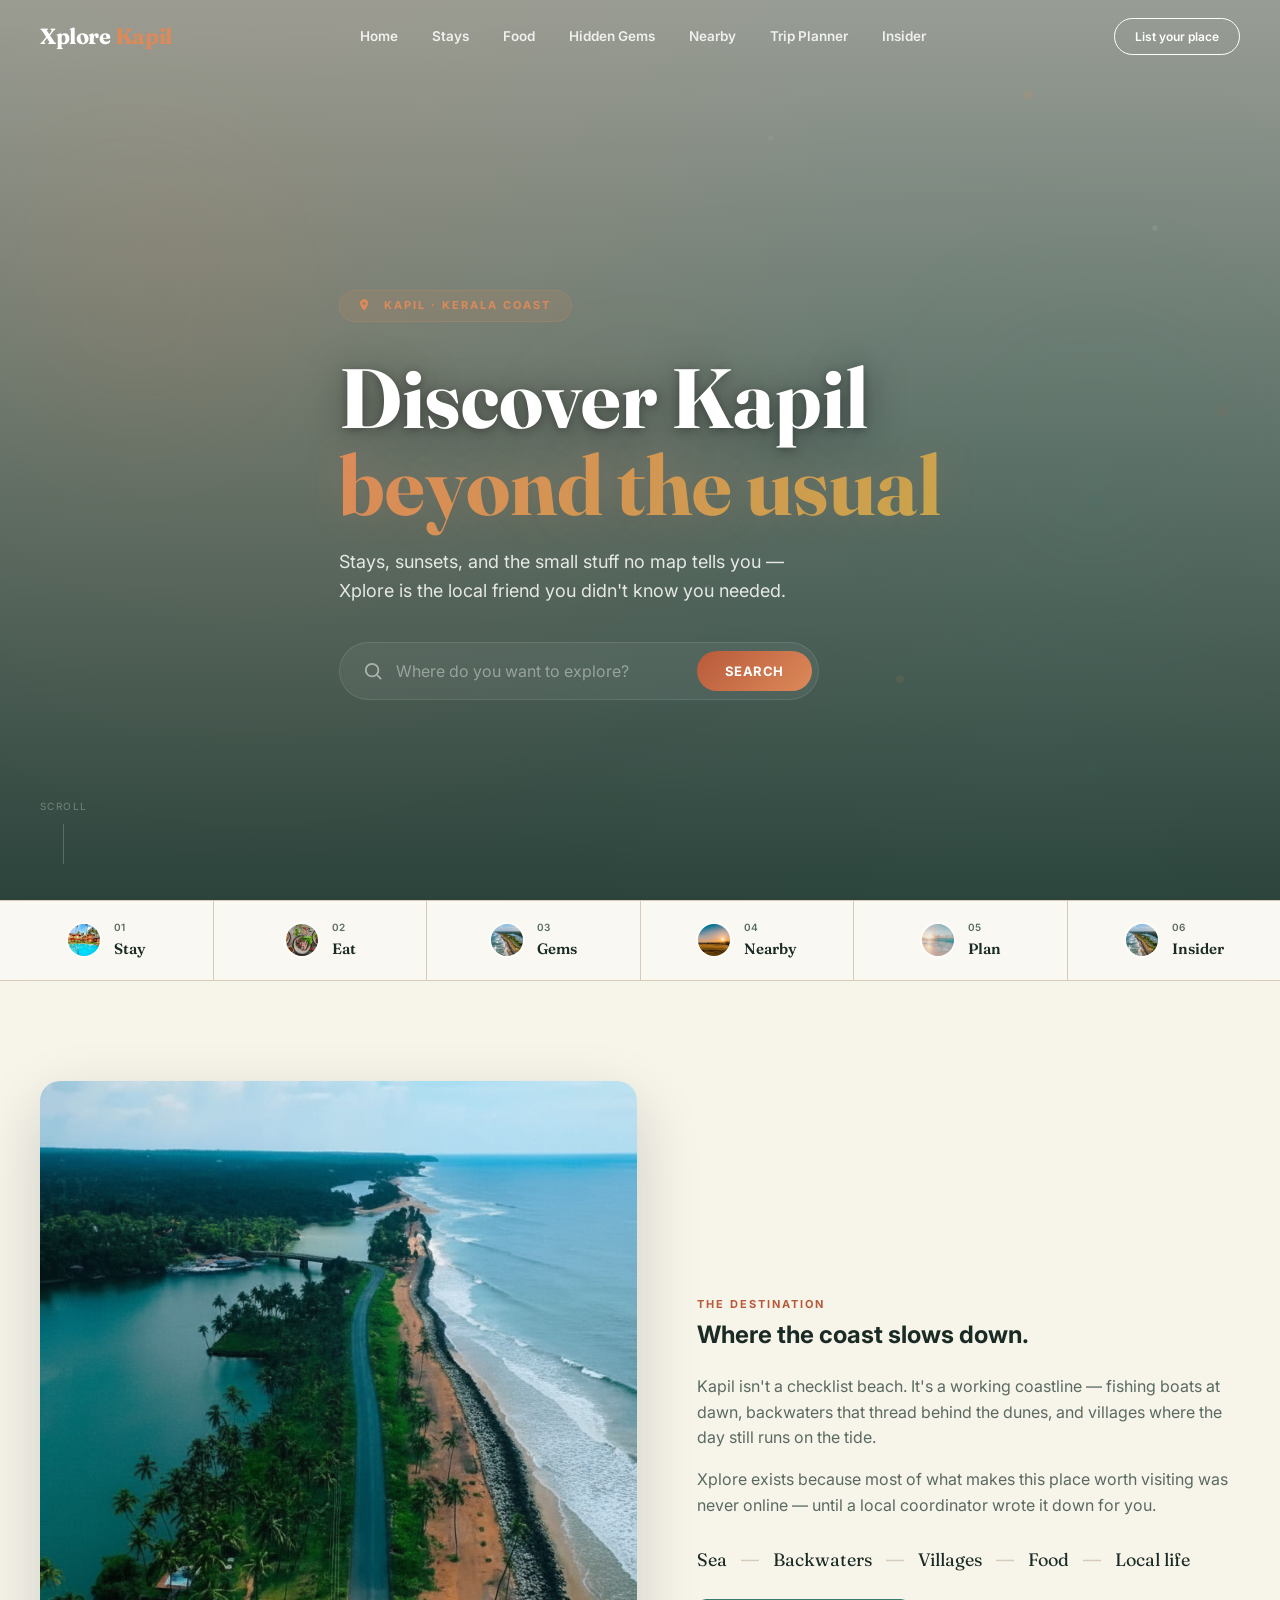
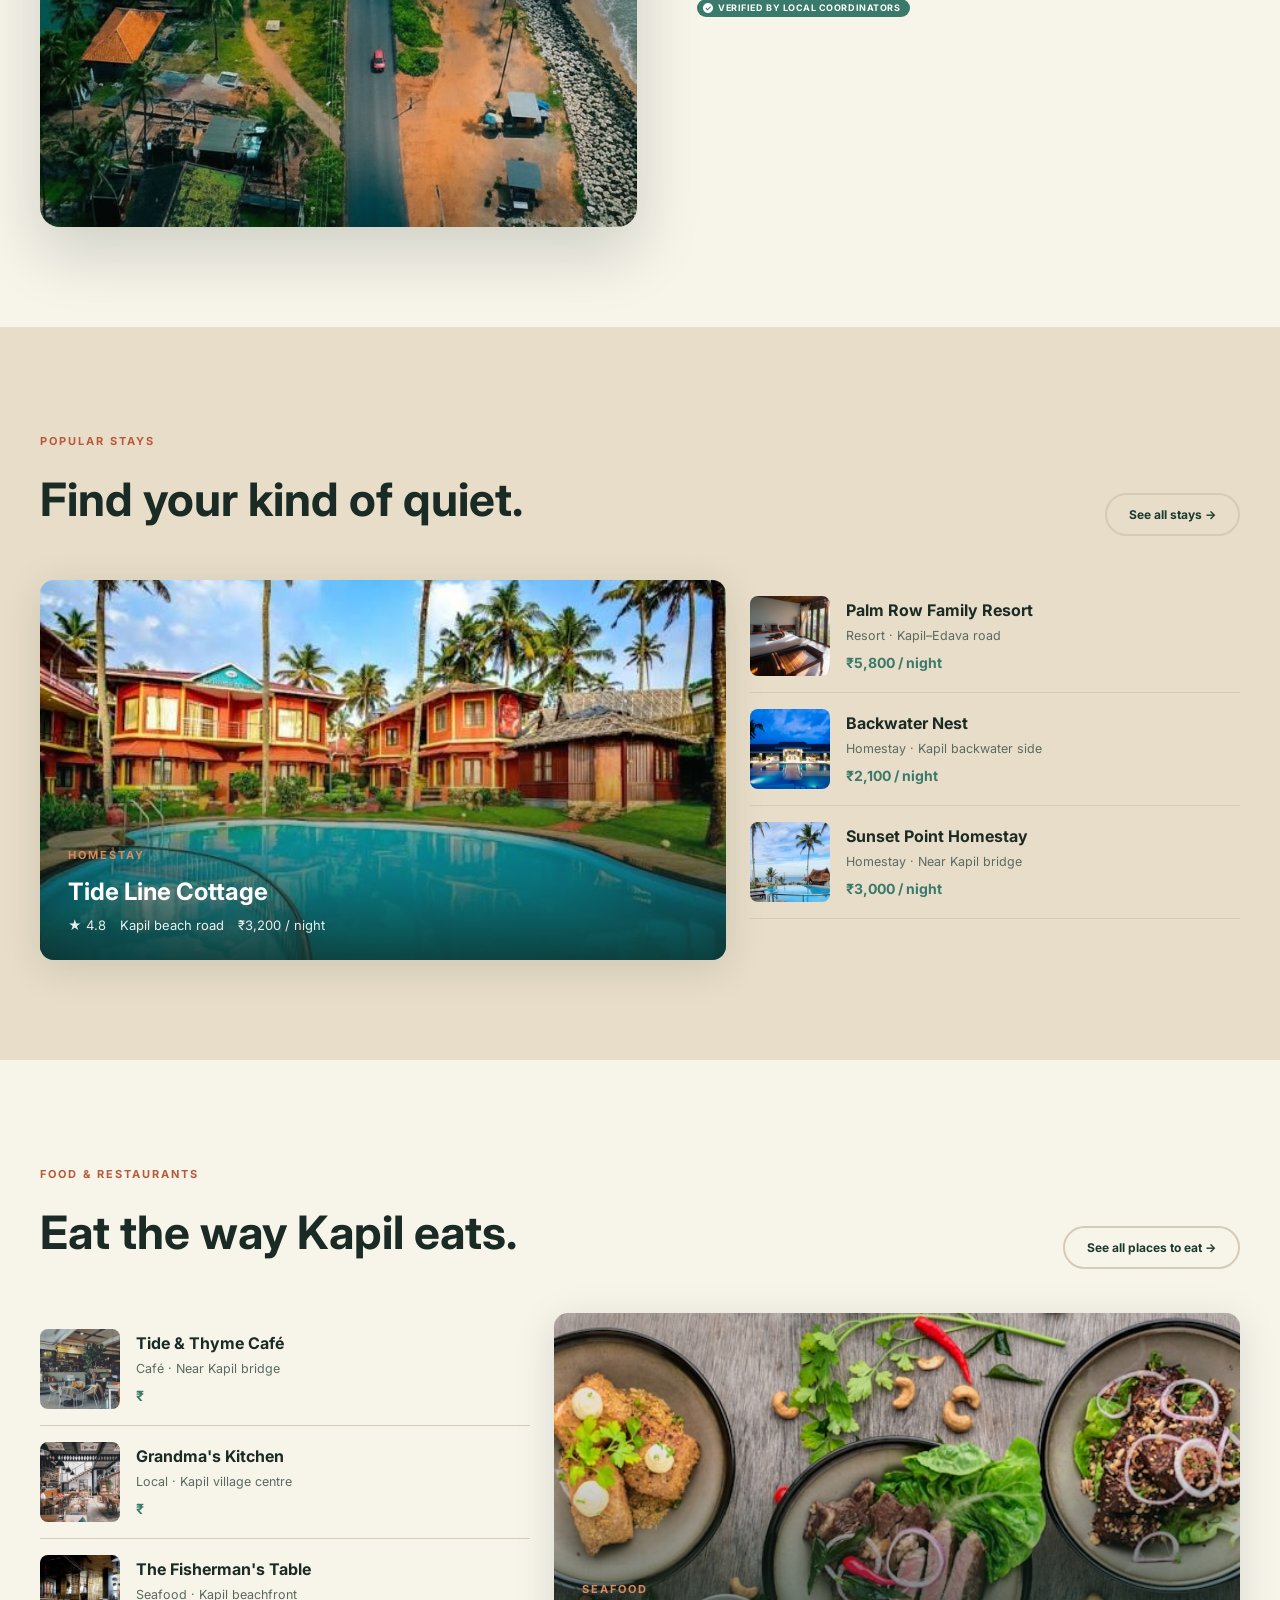
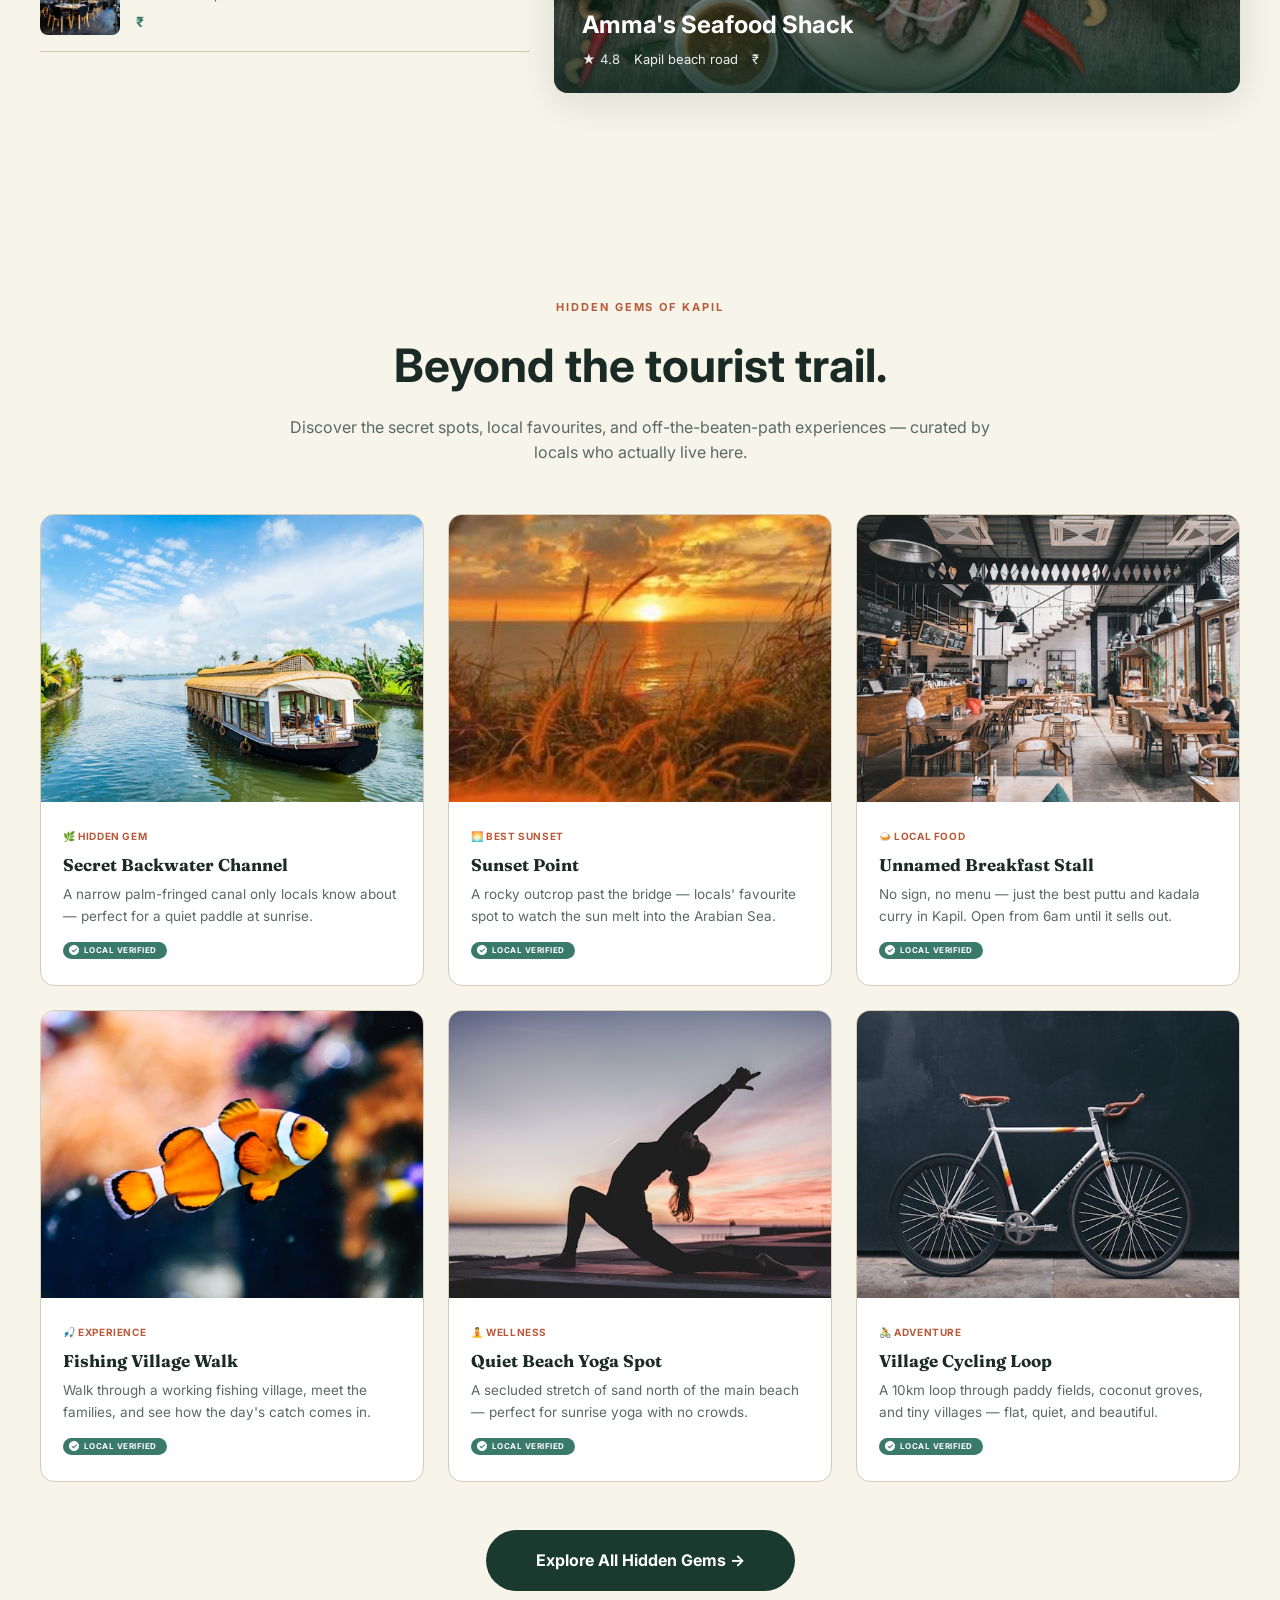
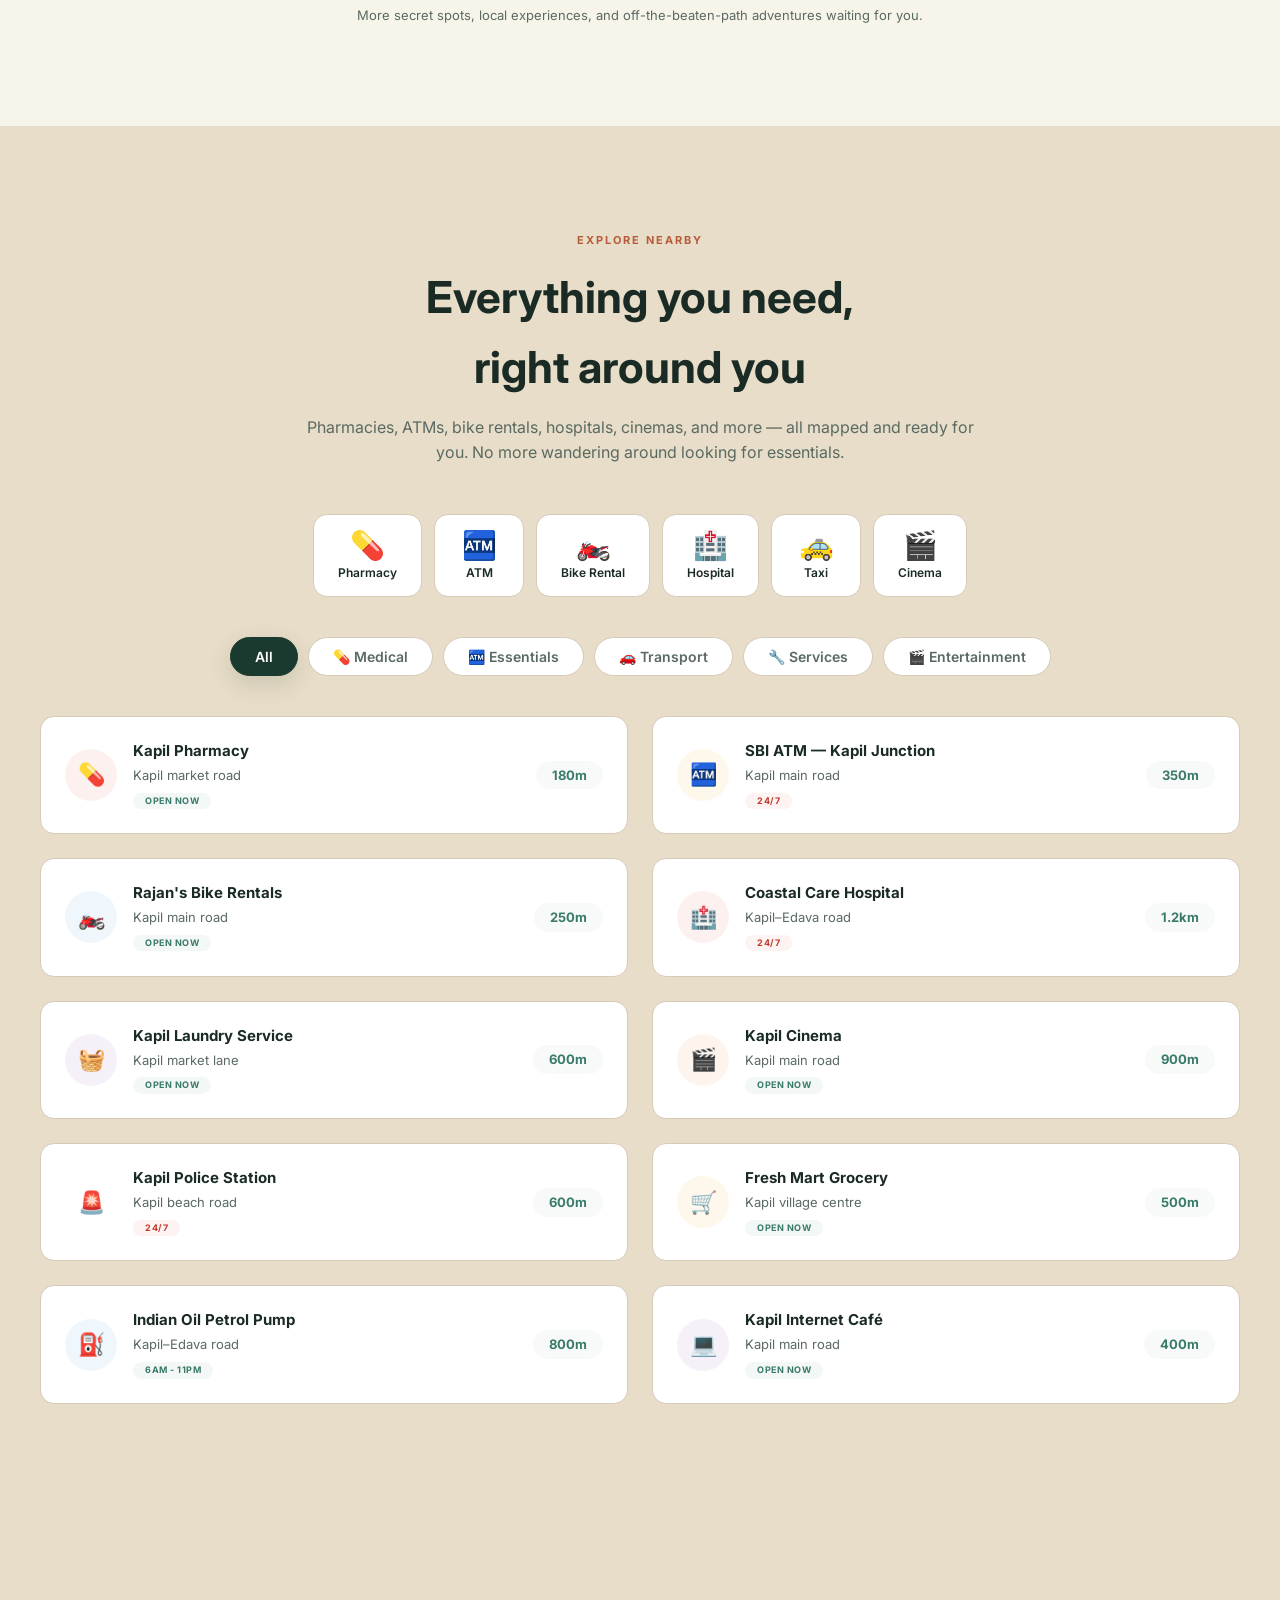
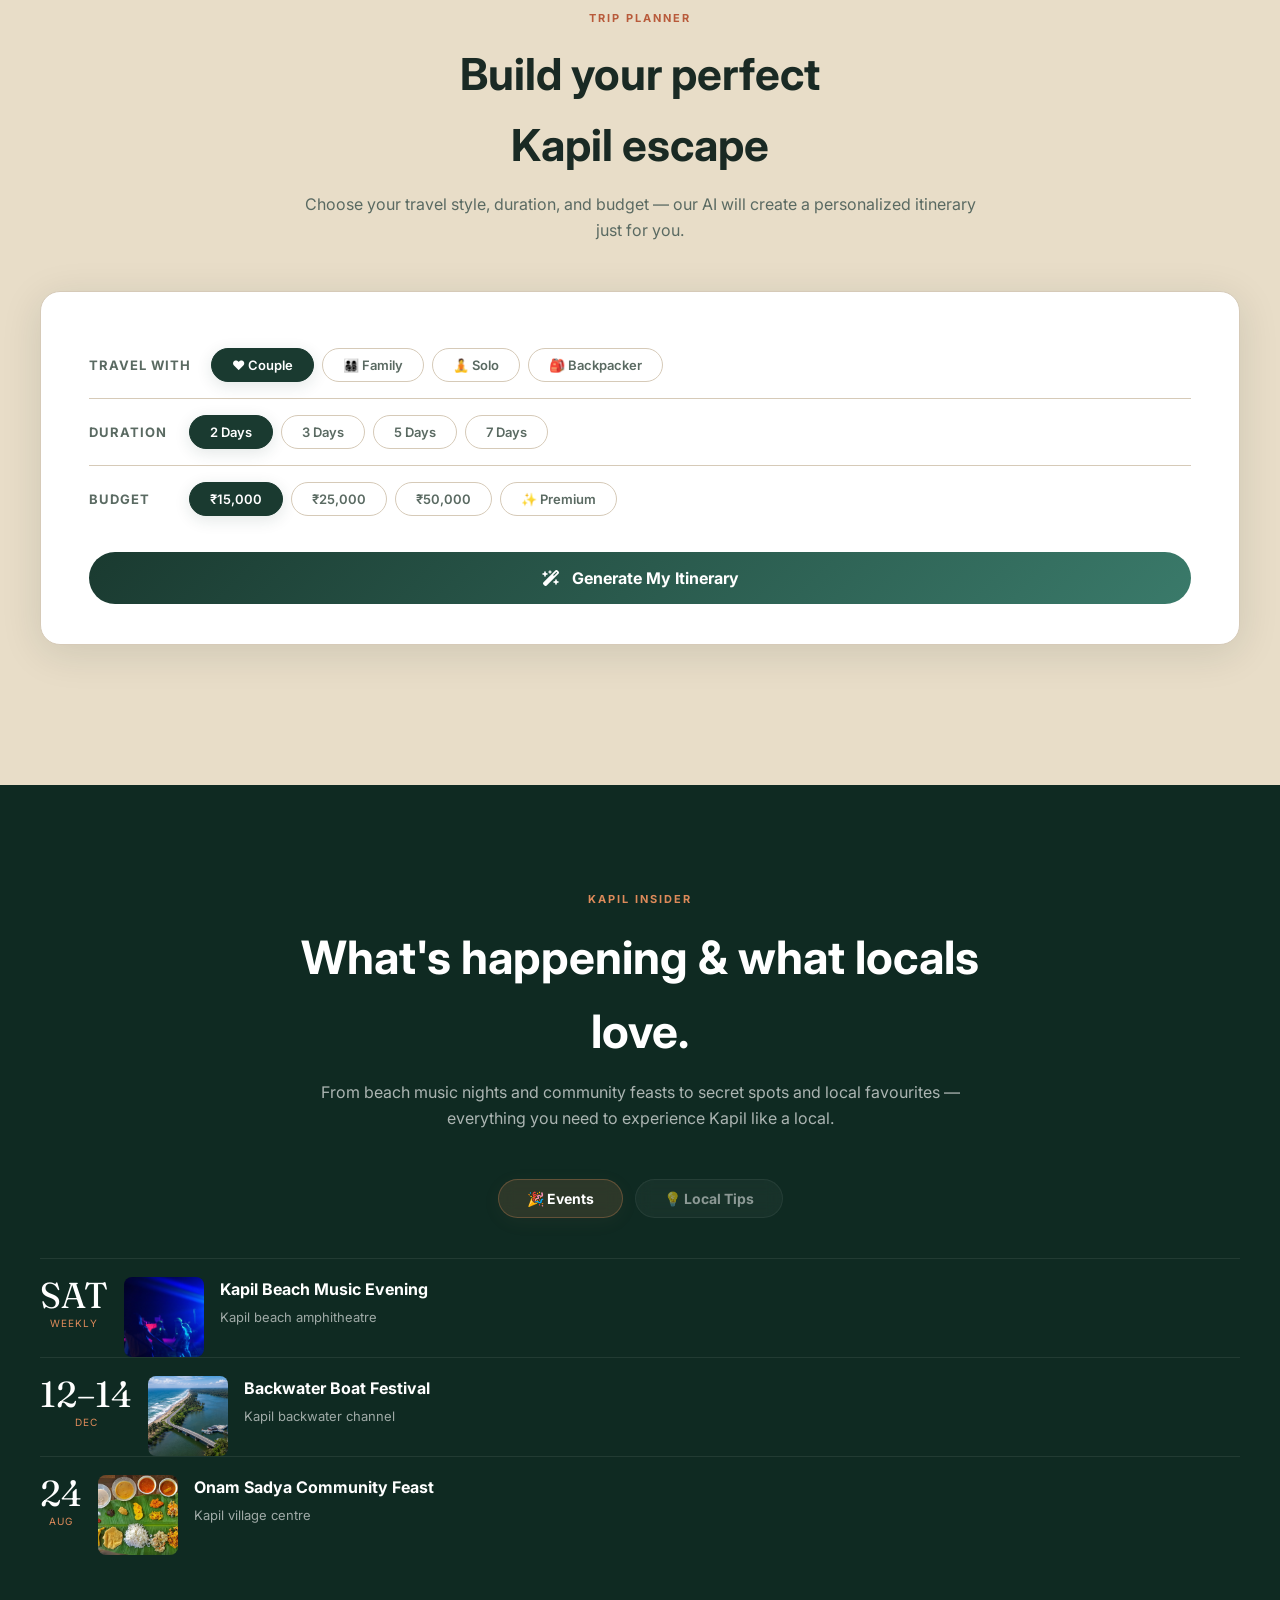
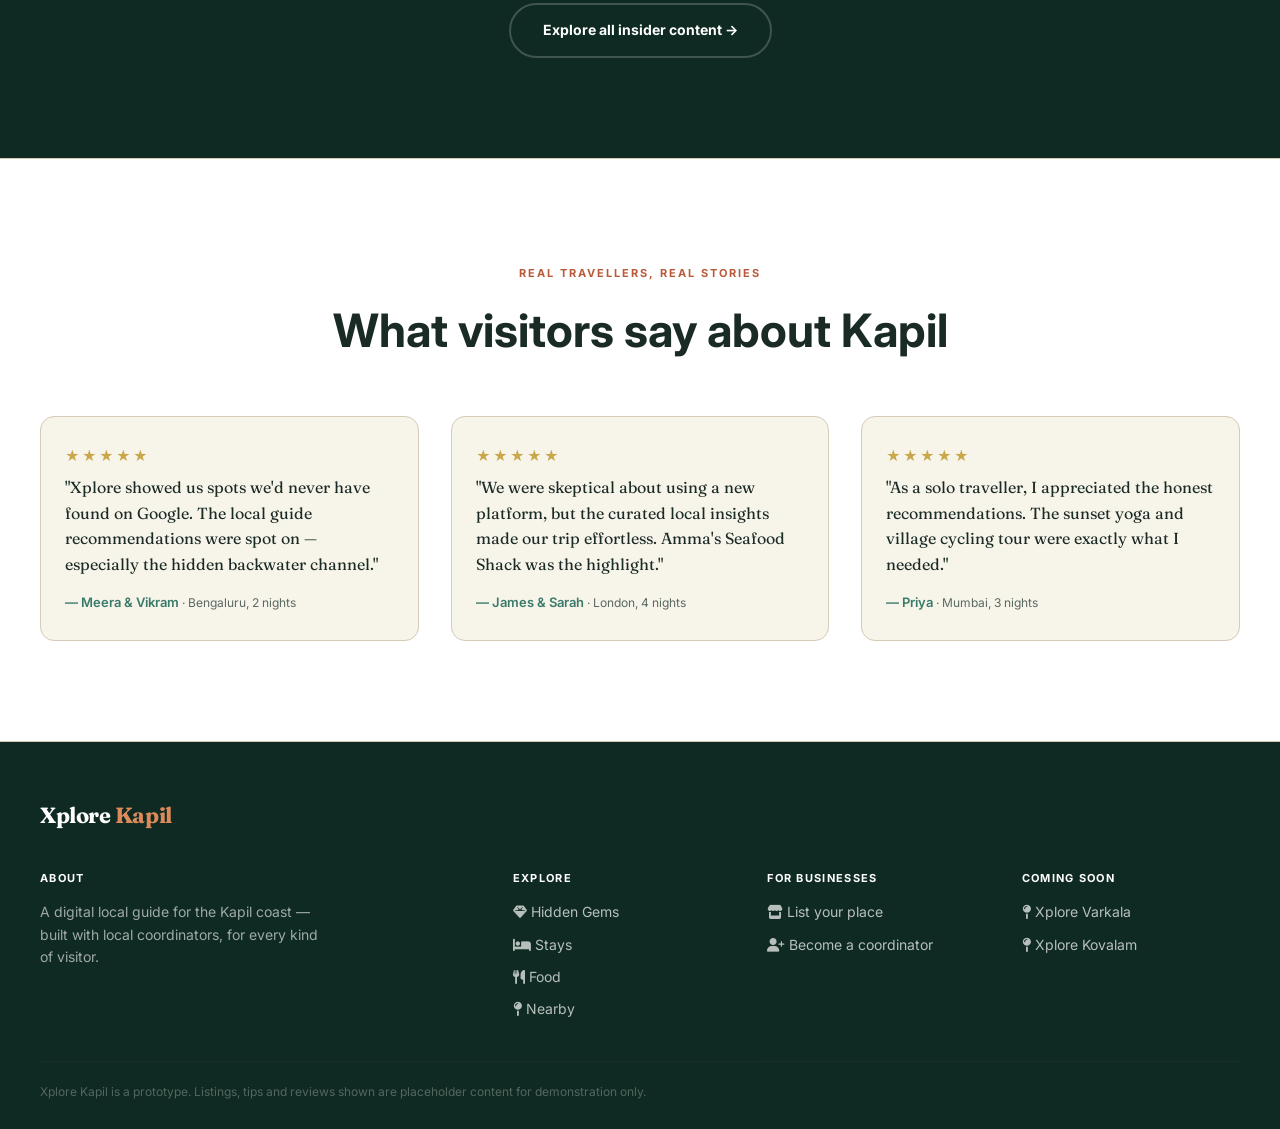
==== index.html @ 17e29675 "new UI/UX changes" ====
<!DOCTYPE html>
<html lang="en">
<head>
<meta charset="UTF-8" />
<meta name="viewport" content="width=device-width, initial-scale=1.0" />
<title>Xplore Kapil — Digital Local Guide</title>
<link rel="preconnect" href="https://fonts.googleapis.com" />
<link rel="preconnect" href="https://fonts.gstatic.com" crossorigin />
<link href="https://fonts.googleapis.com/css2?family=Fraunces:opsz,wght@9..144,400;9..144,600;9..144,700;9..144,800&family=Inter:opsz,wght@14..32,400;14..32,500;14..32,600;14..32,700;14..32,800&display=swap" rel="stylesheet" />
<link rel="stylesheet" href="https://cdnjs.cloudflare.com/ajax/libs/font-awesome/6.5.0/css/all.min.css" />
<style>
/* ============================================================
   XPLORE KAPIL — ULTRA-PREMIUM HOMEPAGE (FINAL)
   ============================================================ */

:root {
  --ink: #1a2a24;
  --deep: #1a3a30;
  --deep-2: #0f2a22;
  --ivory: #f7f4ea;
  --sand: #e8ddc8;
  --line: #d6cab8;
  --terracotta: #b85a3a;
  --sunset: #dd8a5a;
  --sea: #3a7a6a;
  --white: #ffffff;
  --muted: #5a6a62;
  --gold: #c9a84c;
  --shadow: 0 8px 40px rgba(18, 38, 30, 0.12);
  --shadow-lg: 0 24px 64px rgba(18, 38, 30, 0.18);
  --shadow-xl: 0 40px 80px rgba(18, 38, 30, 0.25);
  --radius: 8px;
  --radius-lg: 14px;
  --radius-xl: 20px;
  --container: 1280px;
  --font-serif: 'Fraunces', serif;
  --font-sans: 'Inter', sans-serif;
  --ease: cubic-bezier(0.22, 0.61, 0.36, 1);
  --ease-bounce: cubic-bezier(0.34, 1.56, 0.64, 1);
}

* { box-sizing: border-box; margin: 0; padding: 0; }
html { scroll-behavior: smooth; }
body {
  font-family: var(--font-sans);
  color: var(--ink);
  background: var(--ivory);
  -webkit-font-smoothing: antialiased;
  line-height: 1.6;
  overflow-x: hidden;
}
img { max-width: 100%; display: block; }
a { color: inherit; text-decoration: none; }
ul { list-style: none; padding: 0; margin: 0; }
button { font-family: inherit; cursor: pointer; border: none; background: none; }
:focus-visible { outline: 2.5px solid var(--terracotta); outline-offset: 3px; }

.container { max-width: var(--container); margin: 0 auto; padding: 0 40px; }
@media (max-width: 768px) { .container { padding: 0 20px; } }

/* ===== SCROLL ANIMATIONS ===== */
.reveal {
  opacity: 0;
  transform: translateY(60px) scale(0.96);
  transition: all 1s var(--ease);
}
.reveal.is-visible {
  opacity: 1;
  transform: translateY(0) scale(1);
}
.reveal-scale {
  opacity: 0;
  transform: scale(0.7) rotate(-2deg);
  transition: all 1.2s var(--ease-bounce);
}
.reveal-scale.is-visible {
  opacity: 1;
  transform: scale(1) rotate(0deg);
}

/* ===== 3D ANIMATIONS ===== */
.tilt-3d {
  transform: perspective(1000px) rotateX(0) rotateY(0);
  transition: transform 0.6s var(--ease);
}
.tilt-3d:hover {
  transform: perspective(1000px) rotateX(2deg) rotateY(4deg) scale(1.02);
}

/* ===== UTILITIES ===== */
.eyebrow {
  font-size: 11px;
  font-weight: 700;
  letter-spacing: 0.18em;
  text-transform: uppercase;
  color: var(--terracotta);
}
.eyebrow.on-dark { color: var(--sunset); }

.tag {
  display: inline-block;
  font-size: 10px;
  font-weight: 600;
  letter-spacing: 0.04em;
  text-transform: uppercase;
  color: var(--sea);
  background: rgba(58, 122, 106, 0.08);
  padding: 2px 10px;
  border-radius: 20px;
}

.badge-verified {
  display: inline-flex;
  align-items: center;
  gap: 5px;
  font-size: 9px;
  font-weight: 700;
  text-transform: uppercase;
  letter-spacing: 0.06em;
  color: var(--white);
  background: var(--sea);
  padding: 2px 10px 2px 6px;
  border-radius: 20px;
  animation: pulse-badge 2s ease-in-out infinite;
}
@keyframes pulse-badge {
  0%, 100% { transform: scale(1); }
  50% { transform: scale(1.05); }
}
.badge-verified svg { width: 10px; height: 10px; fill: currentColor; }

/* ===== BUTTONS ===== */
.btn {
  display: inline-flex;
  align-items: center;
  justify-content: center;
  gap: 10px;
  padding: 14px 32px;
  border-radius: 40px;
  font-family: var(--font-sans);
  font-weight: 700;
  font-size: 14px;
  border: 2px solid transparent;
  transition: all 0.3s var(--ease);
  position: relative;
  overflow: hidden;
}
.btn::after {
  content: '';
  position: absolute;
  inset: 0;
  background: rgba(255, 255, 255, 0.15);
  transform: translateX(-100%);
  transition: transform 0.5s var(--ease);
}
.btn:hover::after { transform: translateX(0); }

.btn-primary {
  background: var(--deep);
  color: var(--white);
}
.btn-primary:hover {
  background: var(--deep-2);
  transform: translateY(-2px) scale(1.02);
  box-shadow: 0 12px 32px rgba(26, 58, 48, 0.35);
}
.btn-outline {
  background: transparent;
  color: var(--deep);
  border-color: var(--line);
}
.btn-outline:hover {
  border-color: var(--deep);
  background: var(--deep);
  color: var(--white);
  transform: translateY(-2px);
}
.btn-sm { padding: 10px 22px; font-size: 12px; }

/* ============================================================
   NAVIGATION
   ============================================================ */
.nav {
  position: fixed;
  top: 0;
  left: 0;
  right: 0;
  z-index: 1000;
  padding: 18px 0;
  transition: all 0.4s ease;
}
.nav--overlay {
  background: transparent;
  color: var(--white);
}
.nav--solid {
  background: rgba(247, 244, 234, 0.94);
  backdrop-filter: blur(20px);
  color: var(--ink);
  border-bottom: 1px solid var(--line);
  padding: 12px 0;
  box-shadow: 0 4px 30px rgba(0, 0, 0, 0.05);
}
.nav-inner {
  max-width: var(--container);
  margin: 0 auto;
  padding: 0 40px;
  display: flex;
  align-items: center;
  justify-content: space-between;
}
@media (max-width: 768px) { .nav-inner { padding: 0 20px; } }

.logo {
  font-family: var(--font-serif);
  font-size: 22px;
  font-weight: 700;
  letter-spacing: -0.02em;
  transition: transform 0.3s var(--ease);
}
.logo:hover { transform: scale(1.03); }
.logo em { font-style: normal; color: var(--terracotta); }
.nav--overlay .logo em { color: var(--sunset); }

.nav-links { display: flex; gap: 34px; font-size: 13.5px; font-weight: 600; }
.nav-links a {
  opacity: 0.85;
  transition: all 0.3s var(--ease);
  position: relative;
}
.nav-links a::after {
  content: '';
  position: absolute;
  left: 0;
  right: 100%;
  bottom: -4px;
  height: 2px;
  background: currentColor;
  transition: right 0.3s var(--ease);
}
.nav-links a:hover { opacity: 1; }
.nav-links a:hover::after { right: 0; }

.nav-actions { display: flex; align-items: center; gap: 16px; }
.nav-menu-btn {
  display: none;
  width: 40px;
  height: 40px;
  border-radius: 50%;
  border: 1.5px solid currentColor;
  align-items: center;
  justify-content: center;
  color: inherit;
  background: transparent;
  font-size: 18px;
  transition: transform 0.3s var(--ease);
}
.nav-menu-btn:hover { transform: rotate(90deg); }
@media (max-width: 900px) {
  .nav-links { display: none; }
  .nav-menu-btn { display: flex; }
}

/* Mobile Menu */
.mobile-menu {
  position: fixed;
  inset: 0;
  z-index: 2000;
  background: var(--deep-2);
  padding: 32px 28px;
  transform: translateY(-100%);
  transition: transform 0.6s var(--ease);
  display: flex;
  flex-direction: column;
}
.mobile-menu.open { transform: translateY(0); }
.mobile-menu-head {
  display: flex;
  justify-content: space-between;
  align-items: center;
}
.mobile-menu .logo { color: var(--white); }
.mobile-menu .logo em { color: var(--sunset); }
.mobile-menu-close {
  width: 44px;
  height: 44px;
  border-radius: 50%;
  border: 1.5px solid rgba(255, 255, 255, 0.3);
  color: var(--white);
  font-size: 28px;
  display: flex;
  align-items: center;
  justify-content: center;
  transition: transform 0.3s var(--ease);
}
.mobile-menu-close:hover { transform: rotate(90deg); }
.mobile-menu-links {
  margin-top: 56px;
  display: flex;
  flex-direction: column;
  gap: 20px;
}
.mobile-menu-links a {
  color: var(--white);
  font-family: var(--font-serif);
  font-size: 28px;
  font-weight: 600;
  opacity: 0.7;
  transition: all 0.3s var(--ease);
  transform: translateX(-20px);
}
.mobile-menu-links a:hover {
  opacity: 1;
  transform: translateX(0);
  color: var(--sunset);
}
.mobile-menu-links a:nth-child(1) { transition-delay: 0.05s; }
.mobile-menu-links a:nth-child(2) { transition-delay: 0.10s; }
.mobile-menu-links a:nth-child(3) { transition-delay: 0.15s; }
.mobile-menu-links a:nth-child(4) { transition-delay: 0.20s; }
.mobile-menu-links a:nth-child(5) { transition-delay: 0.25s; }

/* ============================================================
   HERO — CINEMATIC EDITION (PERFECT & FINAL)
   ============================================================ */
.hero {
  position: relative;
  min-height: 100vh;
  display: flex;
  align-items: flex-end;
  overflow: hidden;
  color: var(--white);
}
.hero-media video {
  width: 100%;
  height: 100%;
  object-fit: cover;
  animation: hero-zoom 30s ease-in-out infinite alternate;
}
.hero-media {
  position: absolute;
  inset: 0;
  z-index: 0;
}
.hero-media img {
  width: 100%;
  height: 100%;
  object-fit: cover;
  animation: hero-zoom 30s ease-in-out infinite alternate;
}
@keyframes hero-zoom {
  0% { transform: scale(1.02); }
  100% { transform: scale(1.12); }
}
.hero::before {
  content: '';
  position: absolute;
  inset: 0;
  z-index: 1;
  background:
    radial-gradient(circle at 20% 30%, rgba(221, 138, 90, 0.10), transparent 50%),
    radial-gradient(circle at 80% 70%, rgba(58, 122, 106, 0.08), transparent 50%),
    linear-gradient(180deg, 
      rgba(10, 26, 21, 0.4) 0%, 
      rgba(15, 42, 34, 0.6) 40%, 
      rgba(15, 42, 34, 0.88) 100%
    );
}
.hero-orbs {
  position: absolute;
  inset: 0;
  z-index: 1;
  pointer-events: none;
  overflow: hidden;
}
.hero-orbs .orb {
  position: absolute;
  border-radius: 50%;
  filter: blur(60px);
  opacity: 0.3;
  animation: orb-float 20s ease-in-out infinite alternate;
}
.hero-orbs .orb:nth-child(1) {
  top: 10%;
  left: -5%;
  width: 400px;
  height: 400px;
  background: radial-gradient(circle, rgba(221, 138, 90, 0.3), transparent 70%);
  animation-duration: 18s;
}
.hero-orbs .orb:nth-child(2) {
  bottom: 20%;
  right: -5%;
  width: 500px;
  height: 500px;
  background: radial-gradient(circle, rgba(58, 122, 106, 0.25), transparent 70%);
  animation-duration: 22s;
  animation-delay: 3s;
}
.hero-orbs .orb:nth-child(3) {
  top: 50%;
  left: 50%;
  transform: translate(-50%, -50%);
  width: 300px;
  height: 300px;
  background: radial-gradient(circle, rgba(184, 90, 58, 0.15), transparent 70%);
  animation-duration: 25s;
  animation-delay: 5s;
}
@keyframes orb-float {
  0% { transform: translate(0, 0) scale(1); }
  100% { transform: translate(40px, -30px) scale(1.2); }
}
.hero-particles {
  position: absolute;
  inset: 0;
  z-index: 1;
  pointer-events: none;
  overflow: hidden;
}
.hero-particles .p {
  position: absolute;
  border-radius: 50%;
  animation: float-particle 25s infinite linear;
}
.hero-particles .p:nth-child(1) { top: 10%; left: 80%; width: 10px; height: 10px; background: rgba(221, 138, 90, 0.15); animation-duration: 18s; }
.hero-particles .p:nth-child(2) { top: 25%; left: 90%; width: 6px; height: 6px; background: rgba(255, 255, 255, 0.08); animation-duration: 22s; }
.hero-particles .p:nth-child(3) { top: 55%; left: 85%; width: 14px; height: 14px; background: rgba(58, 122, 106, 0.12); animation-duration: 20s; }
.hero-particles .p:nth-child(4) { top: 75%; left: 70%; width: 8px; height: 8px; background: rgba(221, 138, 90, 0.10); animation-duration: 16s; }
.hero-particles .p:nth-child(5) { top: 15%; left: 60%; width: 5px; height: 5px; background: rgba(255, 255, 255, 0.06); animation-duration: 25s; }
.hero-particles .p:nth-child(6) { top: 45%; left: 95%; width: 12px; height: 12px; background: rgba(184, 90, 58, 0.08); animation-duration: 19s; }
.hero-particles .p:nth-child(7) { top: 65%; left: 55%; width: 7px; height: 7px; background: rgba(255, 255, 255, 0.05); animation-duration: 21s; }
.hero-particles .p:nth-child(8) { top: 85%; left: 85%; width: 9px; height: 9px; background: rgba(58, 122, 106, 0.08); animation-duration: 24s; }
@keyframes float-particle {
  0% { transform: translateY(0) translateX(0) rotate(0deg); opacity: 0; }
  10% { opacity: 1; }
  90% { opacity: 0.5; }
  100% { transform: translateY(-100vh) translateX(100px) rotate(720deg); opacity: 0; }
}
.hero-content {
  position: relative;
  z-index: 2;
  padding: 0 0 100px;
  max-width: 720px;
}
.hero-content .eyebrow {
  display: inline-flex;
  align-items: center;
  gap: 8px;
  padding: 6px 20px;
  border-radius: 30px;
  background: rgba(221, 138, 90, 0.12);
  border: 1px solid rgba(221, 138, 90, 0.2);
  backdrop-filter: blur(8px);
  color: var(--sunset);
  margin-bottom: 16px;
}
.hero-content h1 {
  font-family: var(--font-serif);
  font-size: clamp(44px, 8vw, 84px);
  color: var(--white);
  margin: 16px 0 20px;
  line-height: 1.04;
  text-shadow: 0 4px 40px rgba(0, 0, 0, 0.4), 0 2px 10px rgba(0, 0, 0, 0.3);
}
.hero-content h1 .highlight {
  background: linear-gradient(135deg, #dd8a5a, #c9a84c);
  -webkit-background-clip: text;
  -webkit-text-fill-color: transparent;
  background-clip: text;
  animation: shimmer 4s ease-in-out infinite;
  text-shadow: 0 0 40px rgba(221, 138, 90, 0.2);
}
@keyframes shimmer {
  0%, 100% { filter: brightness(1); }
  50% { filter: brightness(1.3); }
}
.hero-content .lead {
  font-size: 18px;
  opacity: 0.85;
  max-width: 480px;
  margin-bottom: 36px;
}
.hero-search { max-width: 480px; }
.hero-search-row {
  display: flex;
  align-items: center;
  gap: 14px;
  background: rgba(255, 255, 255, 0.06);
  backdrop-filter: blur(16px);
  border: 1px solid rgba(255, 255, 255, 0.1);
  border-radius: 60px;
  padding: 6px 6px 6px 24px;
  transition: all 0.5s var(--ease);
}
.hero-search-row:focus-within {
  border-color: rgba(221, 138, 90, 0.4);
  box-shadow: 0 0 60px rgba(221, 138, 90, 0.06);
  transform: scale(1.02);
}
.hero-search-row svg {
  flex: none;
  opacity: 0.5;
  transition: opacity 0.3s var(--ease);
}
.hero-search-row:focus-within svg { opacity: 1; color: var(--sunset); }
.hero-search-row input {
  flex: 1;
  background: transparent;
  border: none;
  outline: none;
  color: var(--white);
  font-size: 16px;
  font-family: var(--font-sans);
  padding: 12px 0;
}
.hero-search-row input::placeholder { color: rgba(255, 255, 255, 0.4); }
.hero-search-row button {
  background: linear-gradient(135deg, var(--terracotta), var(--sunset));
  color: var(--white);
  padding: 12px 28px;
  border-radius: 40px;
  font-weight: 700;
  font-size: 13px;
  transition: all 0.3s var(--ease);
  letter-spacing: 0.04em;
  text-transform: uppercase;
  border: none;
  position: relative;
  overflow: hidden;
}
.hero-search-row button::before {
  content: '';
  position: absolute;
  inset: 0;
  background: linear-gradient(135deg, var(--sunset), var(--terracotta));
  opacity: 0;
  transition: opacity 0.3s var(--ease);
}
.hero-search-row button:hover {
  transform: scale(1.05);
  box-shadow: 0 8px 32px rgba(221, 138, 90, 0.3);
}
.hero-search-row button:hover::before { opacity: 1; }
.hero-search-row button span { position: relative; z-index: 1; }
.scroll-cue {
  position: absolute;
  z-index: 2;
  left: 40px;
  bottom: 36px;
  display: flex;
  flex-direction: column;
  align-items: center;
  gap: 10px;
  font-size: 10px;
  letter-spacing: 0.14em;
  text-transform: uppercase;
  color: rgba(255, 255, 255, 0.3);
  animation: bounce-scroll 2.5s ease-in-out infinite;
}
.scroll-cue .line {
  width: 1px;
  height: 40px;
  background: rgba(255, 255, 255, 0.2);
  position: relative;
  overflow: hidden;
}
.scroll-cue .line::after {
  content: '';
  position: absolute;
  top: -100%;
  left: 0;
  width: 100%;
  height: 100%;
  background: var(--sunset);
  animation: scrollLine 2.5s ease-in-out infinite;
}
@keyframes scrollLine {
  0% { top: -100%; }
  60% { top: 100%; }
  100% { top: 100%; }
}
@keyframes bounce-scroll {
  0%, 100% { transform: translateY(0); }
  50% { transform: translateY(6px); }
}
@media (max-width: 768px) { .scroll-cue { display: none; } }

/* ============================================================
   SECTIONS
   ============================================================ */
section { padding: 100px 0; }
@media (max-width: 768px) { section { padding: 64px 0; } }

.section-head { max-width: 620px; margin-bottom: 44px; }
.section-head h2 { margin-top: 10px; font-size: clamp(30px, 3.6vw, 46px); }
.section-head p {
  margin-top: 12px;
  color: var(--muted);
  font-size: 16px;
}
.section-head-row {
  display: flex;
  justify-content: space-between;
  align-items: flex-end;
  gap: 24px;
  flex-wrap: wrap;
  margin-bottom: 44px;
}

/* ============================================================
   DISCOVER STRIP — PREMIUM
   ============================================================ */
.discover-strip {
  display: flex;
  gap: 0;
  overflow-x: auto;
  border-top: 1px solid var(--line);
  border-bottom: 1px solid var(--line);
  scrollbar-width: none;
  padding: 0;
  justify-content: space-between;
  background: rgba(255, 255, 255, 0.4);
  backdrop-filter: blur(8px);
}
.discover-strip::-webkit-scrollbar { display: none; }

.discover-item {
  flex: 1 1 0;
  display: flex;
  align-items: center;
  justify-content: center;
  gap: 12px;
  padding: 18px 16px;
  border-right: 1px solid var(--line);
  transition: all 0.4s var(--ease);
  min-width: 0;
  white-space: nowrap;
  position: relative;
  overflow: hidden;
}
.discover-item::before {
  content: '';
  position: absolute;
  inset: 0;
  background: linear-gradient(135deg, var(--deep), var(--sea));
  opacity: 0;
  transition: opacity 0.4s var(--ease);
}
.discover-item:hover::before { opacity: 0.05; }
.discover-item:last-child { border-right: none; }
.discover-item:hover { transform: translateY(-2px); }
.discover-item img {
  width: 36px;
  height: 36px;
  border-radius: 50%;
  object-fit: cover;
  flex-shrink: 0;
  border: 2px solid rgba(255, 255, 255, 0.5);
  transition: border-color 0.3s var(--ease);
}
.discover-item:hover img { border-color: var(--terracotta); }
.discover-item .d-num {
  font-size: 10px;
  color: var(--muted);
  display: block;
  margin-bottom: 1px;
  font-weight: 600;
}
.discover-item .d-label {
  font-family: var(--font-serif);
  font-size: 15px;
  font-weight: 600;
}
.discover-item span { position: relative; z-index: 1; }

@media (max-width: 768px) {
  .discover-strip {
    padding: 0 16px;
    gap: 8px;
    justify-content: flex-start;
    overflow-x: auto;
    background: transparent;
    backdrop-filter: none;
  }
  .discover-item {
    flex: 0 0 auto;
    padding: 14px 20px;
    border-right: 1px solid var(--line);
  }
  .discover-item:last-child { border-right: none; }
  .discover-item img { width: 32px; height: 32px; }
  .discover-item .d-label { font-size: 14px; }
}

/* ============================================================
   STORY — CINEMATIC
   ============================================================ */
.story {
  display: grid;
  grid-template-columns: 1.1fr 1fr;
  gap: 60px;
  align-items: center;
}
@media (max-width: 900px) { .story { grid-template-columns: 1fr; gap: 36px; } }
.story-media {
  aspect-ratio: 4/5;
  border-radius: var(--radius-xl);
  overflow: hidden;
  position: relative;
  box-shadow: var(--shadow-lg);
}
.story-media img {
  width: 100%;
  height: 100%;
  object-fit: cover;
  transition: transform 0.8s var(--ease);
}
.story-media:hover img { transform: scale(1.03); }
.story-media::after {
  content: '';
  position: absolute;
  inset: 0;
  background: linear-gradient(180deg, transparent 60%, rgba(15, 42, 34, 0.1));
  pointer-events: none;
}
.story-copy p {
  color: var(--muted);
  font-size: 16px;
  margin-top: 16px;
}
.story-copy p:first-of-type { margin-top: 20px; }
.story-list {
  margin-top: 28px;
  display: flex;
  flex-wrap: wrap;
  gap: 8px 0;
  font-family: var(--font-serif);
  font-size: 18px;
}
.story-list li:not(:last-child)::after {
  content: '—';
  margin: 0 14px;
  color: var(--line);
  font-family: var(--font-sans);
}

/* ============================================================
   FEATURE SPLIT
   ============================================================ */
.feature-split {
  display: grid;
  grid-template-columns: 1.4fr 1fr;
  gap: 24px;
  align-items: stretch;
}
.feature-split.reverse { grid-template-columns: 1fr 1.4fr; }
.feature-split.reverse .feature-hero { order: 2; }
@media (max-width: 900px) {
  .feature-split, .feature-split.reverse { grid-template-columns: 1fr; }
  .feature-split.reverse .feature-hero { order: 0; }
}

.feature-hero {
  position: relative;
  border-radius: var(--radius-lg);
  overflow: hidden;
  min-height: 380px;
  box-shadow: var(--shadow);
  transition: transform 0.6s var(--ease), box-shadow 0.6s var(--ease);
}
.feature-hero:hover {
  transform: translateY(-6px) scale(1.01);
  box-shadow: var(--shadow-xl);
}
.feature-hero img {
  position: absolute;
  inset: 0;
  width: 100%;
  height: 100%;
  object-fit: cover;
  transition: transform 0.8s var(--ease);
}
.feature-hero:hover img { transform: scale(1.05); }
.feature-hero::after {
  content: '';
  position: absolute;
  inset: 0;
  background: linear-gradient(180deg, transparent 40%, rgba(15, 42, 34, 0.85));
}
.feature-copy {
  position: absolute;
  left: 28px;
  right: 28px;
  bottom: 24px;
  z-index: 2;
  color: var(--white);
}
.feature-copy .eyebrow { color: var(--sunset); }
.feature-copy h3 {
  color: var(--white);
  font-size: 24px;
  margin: 6px 0 4px;
}
.feature-copy .meta-row {
  display: flex;
  gap: 14px;
  font-size: 13px;
  opacity: 0.9;
  flex-wrap: wrap;
}

.feature-list { display: flex; flex-direction: column; }
.feature-row {
  display: flex;
  gap: 16px;
  padding: 16px 0;
  border-bottom: 1px solid var(--line);
  align-items: center;
  transition: transform 0.3s var(--ease), padding-left 0.3s var(--ease);
}
.feature-row:hover {
  transform: translateX(4px);
  padding-left: 4px;
}
.feature-list > a:first-child .feature-row { padding-top: 0; }
.feature-row img {
  width: 80px;
  height: 80px;
  object-fit: cover;
  border-radius: var(--radius);
  flex: none;
}
.feature-row-copy h3 { font-size: 16px; }
.feature-row-copy .meta {
  font-size: 12.5px;
  color: var(--muted);
  margin-top: 2px;
}
.feature-row-copy .price {
  font-size: 14px;
  font-weight: 700;
  margin-top: 6px;
  color: var(--sea);
}

/* ============================================================
   LOCAL GUIDE (Hidden Gems) — PREMIUM
   ============================================================ */
.local-guide-grid {
  display: grid;
  grid-template-columns: repeat(3, 1fr);
  gap: 24px;
}
@media (max-width: 1024px) { .local-guide-grid { grid-template-columns: repeat(2, 1fr); } }
@media (max-width: 640px) { .local-guide-grid { grid-template-columns: 1fr; } }

.local-guide-card {
  background: var(--white);
  border-radius: var(--radius-lg);
  overflow: hidden;
  border: 1px solid var(--line);
  transition: all 0.5s var(--ease-bounce);
  cursor: pointer;
  transform: perspective(1000px) rotateX(0) rotateY(0);
}
.local-guide-card:hover {
  transform: perspective(1000px) rotateX(2deg) rotateY(4deg) translateY(-8px) scale(1.02);
  box-shadow: var(--shadow-xl);
  border-color: var(--sea);
}
.local-guide-card .media {
  aspect-ratio: 4/3;
  overflow: hidden;
}
.local-guide-card .media img {
  width: 100%;
  height: 100%;
  object-fit: cover;
  transition: transform 0.8s var(--ease);
}
.local-guide-card:hover .media img { transform: scale(1.06); }
.local-guide-card .body {
  padding: 20px 22px 22px;
}
.local-guide-card .body .tag-label {
  font-size: 10px;
  font-weight: 700;
  text-transform: uppercase;
  letter-spacing: 0.06em;
  color: var(--terracotta);
}
.local-guide-card .body h3 {
  font-size: 17px;
  font-family: var(--font-serif);
  margin: 4px 0 6px;
}
.local-guide-card .body p {
  font-size: 13.5px;
  color: var(--muted);
  line-height: 1.6;
  display: -webkit-box;
  -webkit-line-clamp: 2;
  -webkit-box-orient: vertical;
  overflow: hidden;
}

/* ============================================================
   NEARBY — NEW DESIGN
   ============================================================ */
.quick-chips {
  display: flex;
  flex-wrap: wrap;
  gap: 12px;
  justify-content: center;
  margin-bottom: 40px;
}

.quick-chip {
  display: flex;
  flex-direction: column;
  align-items: center;
  gap: 6px;
  padding: 16px 24px;
  border-radius: var(--radius-lg);
  background: var(--white);
  border: 1.5px solid var(--line);
  transition: all 0.3s var(--ease-bounce);
  cursor: pointer;
  min-width: 90px;
  box-shadow: var(--shadow-sm);
}

.quick-chip:hover {
  transform: translateY(-4px);
  border-color: var(--sea);
  box-shadow: var(--shadow);
}

.quick-chip .chip-icon {
  font-size: 28px;
  line-height: 1;
}

.quick-chip .chip-label {
  font-size: 12px;
  font-weight: 600;
  color: var(--ink);
}

.quick-chip.active {
  border-color: var(--sea);
  background: rgba(58, 122, 106, 0.04);
  box-shadow: 0 8px 24px rgba(58, 122, 106, 0.08);
}

.nearby-pills {
  display: flex;
  flex-wrap: wrap;
  gap: 10px;
  justify-content: center;
  margin-bottom: 40px;
}

.nearby-pill {
  padding: 10px 24px;
  border-radius: 40px;
  font-size: 14px;
  font-weight: 600;
  color: var(--muted);
  background: var(--white);
  border: 1.5px solid var(--line);
  transition: all 0.3s var(--ease-bounce);
  cursor: pointer;
  box-shadow: var(--shadow-sm);
}

.nearby-pill:hover {
  border-color: var(--sea);
  color: var(--sea);
  transform: translateY(-2px);
  box-shadow: var(--shadow);
}

.nearby-pill.active {
  background: var(--deep);
  color: var(--white);
  border-color: var(--deep);
  box-shadow: 0 8px 24px rgba(26, 58, 48, 0.15);
}

.nearby-grid {
  display: grid;
  grid-template-columns: repeat(2, 1fr);
  gap: 24px;
}

@media (max-width: 768px) {
  .nearby-grid { grid-template-columns: 1fr; }
}

.nearby-card {
  background: var(--white);
  border-radius: var(--radius-lg);
  padding: 22px 24px;
  border: 1px solid var(--line);
  transition: all 0.4s var(--ease-bounce);
  display: flex;
  align-items: center;
  gap: 16px;
  cursor: pointer;
  box-shadow: var(--shadow-sm);
}

.nearby-card:hover {
  transform: translateY(-6px);
  box-shadow: var(--shadow-lg);
  border-color: var(--sea);
}

.nearby-card .nc-icon {
  width: 52px;
  height: 52px;
  border-radius: 50%;
  display: flex;
  align-items: center;
  justify-content: center;
  font-size: 22px;
  flex-shrink: 0;
  transition: all 0.4s var(--ease);
}

.nearby-card:hover .nc-icon {
  transform: scale(1.05) rotate(-5deg);
}

.nearby-card .nc-icon.medical { background: rgba(231, 76, 60, 0.08); color: #e74c3c; }
.nearby-card:hover .nc-icon.medical { background: #e74c3c; color: white; }
.nearby-card .nc-icon.essential { background: rgba(243, 156, 18, 0.08); color: #f39c12; }
.nearby-card:hover .nc-icon.essential { background: #f39c12; color: white; }
.nearby-card .nc-icon.transport { background: rgba(52, 152, 219, 0.08); color: #3498db; }
.nearby-card:hover .nc-icon.transport { background: #3498db; color: white; }
.nearby-card .nc-icon.service { background: rgba(142, 68, 173, 0.08); color: #8e44ad; }
.nearby-card:hover .nc-icon.service { background: #8e44ad; color: white; }
.nearby-card .nc-icon.entertainment { background: rgba(230, 126, 34, 0.08); color: #e67e22; }
.nearby-card:hover .nc-icon.entertainment { background: #e67e22; color: white; }

.nearby-card .nc-info { flex: 1; min-width: 0; }
.nearby-card .nc-info h4 { font-size: 15px; font-weight: 700; margin-bottom: 2px; }
.nearby-card .nc-info p { font-size: 13px; color: var(--muted); margin: 0; }
.nearby-card .nc-info .nc-tag {
  display: inline-block;
  font-size: 9px;
  font-weight: 700;
  text-transform: uppercase;
  letter-spacing: 0.06em;
  color: var(--sea);
  background: rgba(58, 122, 106, 0.06);
  padding: 1px 12px;
  border-radius: 20px;
  margin-top: 3px;
}
.nearby-card .nc-info .nc-tag.emergency { color: #c0392b; background: rgba(192, 57, 43, 0.06); }

.nearby-card .nc-dist {
  font-size: 13px;
  font-weight: 700;
  color: var(--sea);
  background: rgba(58, 122, 106, 0.04);
  padding: 4px 16px;
  border-radius: 30px;
  white-space: nowrap;
  transition: all 0.3s var(--ease);
}

.nearby-card:hover .nc-dist {
  background: var(--sea);
  color: var(--white);
}

/* ============================================================
   TRIP PLANNER — AI DEMO
   ============================================================ */
.planner { background: var(--sand); }

.trip-builder {
  background: var(--white);
  border-radius: var(--radius-xl);
  padding: 40px 48px;
  box-shadow: var(--shadow);
  border: 1px solid var(--line);
  margin-bottom: 40px;
}
@media (max-width: 768px) {
  .trip-builder { padding: 28px 24px; }
}

.trip-row {
  display: flex;
  align-items: center;
  gap: 20px;
  padding: 16px 0;
  border-bottom: 1px solid var(--line);
}
.trip-row:last-of-type { border-bottom: none; }

.trip-label {
  font-size: 13px;
  font-weight: 700;
  color: var(--muted);
  text-transform: uppercase;
  letter-spacing: 0.08em;
  min-width: 80px;
}

.trip-options {
  display: flex;
  flex-wrap: wrap;
  gap: 8px;
  flex: 1;
}

.trip-opt {
  padding: 8px 20px;
  border-radius: 30px;
  font-size: 13px;
  font-weight: 600;
  color: var(--muted);
  border: 1.5px solid var(--line);
  transition: all 0.3s var(--ease-bounce);
  background: var(--white);
  cursor: pointer;
}

.trip-opt:hover {
  border-color: var(--sea);
  color: var(--sea);
  transform: translateY(-2px);
}

.trip-opt.active {
  background: var(--deep);
  color: var(--white);
  border-color: var(--deep);
  box-shadow: 0 4px 16px rgba(26, 58, 48, 0.12);
}

.trip-generate {
  width: 100%;
  padding: 16px;
  border-radius: 60px;
  background: linear-gradient(135deg, var(--deep), var(--sea));
  color: var(--white);
  font-size: 16px;
  font-weight: 700;
  border: none;
  transition: all 0.3s var(--ease-bounce);
  cursor: pointer;
  margin-top: 20px;
  display: flex;
  align-items: center;
  justify-content: center;
  gap: 12px;
  position: relative;
  overflow: hidden;
}

.trip-generate::before {
  content: '';
  position: absolute;
  inset: 0;
  background: linear-gradient(135deg, var(--sea), var(--deep));
  opacity: 0;
  transition: opacity 0.3s var(--ease);
}

.trip-generate:hover {
  transform: translateY(-3px) scale(1.01);
  box-shadow: 0 12px 40px rgba(58, 122, 106, 0.2);
}

.trip-generate:hover::before { opacity: 1; }
.trip-generate span, .trip-generate i { position: relative; z-index: 1; }

.trip-generate:disabled {
  opacity: 0.6;
  cursor: not-allowed;
  transform: none !important;
}

/* AI Loading */
.ai-loading {
  background: var(--white);
  border-radius: var(--radius-xl);
  padding: 60px 40px;
  text-align: center;
  box-shadow: var(--shadow);
  border: 1px solid var(--line);
  margin-bottom: 40px;
}

.ai-thinking {
  position: relative;
  display: inline-block;
  margin-bottom: 24px;
}

.ai-brain {
  font-size: 48px;
  color: var(--sea);
  animation: brain-pulse 1.5s ease-in-out infinite;
  position: relative;
  z-index: 2;
}

@keyframes brain-pulse {
  0%, 100% { transform: scale(1); }
  50% { transform: scale(1.15); }
}

.ai-pulse-ring {
  position: absolute;
  top: 50%;
  left: 50%;
  transform: translate(-50%, -50%);
  width: 80px;
  height: 80px;
  border-radius: 50%;
  border: 2px solid rgba(58, 122, 106, 0.1);
  animation: pulse-ring 2s ease-out infinite;
}

.ai-pulse-ring:nth-child(2) { animation-delay: 0.5s; }
.ai-pulse-ring:nth-child(3) { animation-delay: 1s; }

@keyframes pulse-ring {
  0% { transform: translate(-50%, -50%) scale(0.5); opacity: 1; }
  100% { transform: translate(-50%, -50%) scale(1.8); opacity: 0; }
}

.ai-status {
  font-size: 16px;
  font-weight: 600;
  color: var(--ink);
  margin-bottom: 16px;
}

.ai-dots {
  display: inline-block;
  font-size: 28px;
  font-weight: 700;
  color: var(--sea);
  letter-spacing: 4px;
}

.ai-dots span {
  animation: dot-bounce 1.4s infinite;
  display: inline-block;
}

.ai-dots span:nth-child(1) { animation-delay: 0s; }
.ai-dots span:nth-child(2) { animation-delay: 0.2s; }
.ai-dots span:nth-child(3) { animation-delay: 0.4s; }

@keyframes dot-bounce {
  0%, 80%, 100% { transform: translateY(0); }
  40% { transform: translateY(-10px); }
}

.ai-progress {
  max-width: 400px;
  margin: 0 auto;
  height: 4px;
  background: var(--line);
  border-radius: 4px;
  overflow: hidden;
}

.ai-progress-bar {
  height: 100%;
  width: 0%;
  background: linear-gradient(90deg, var(--sea), var(--sunset));
  border-radius: 4px;
  transition: width 0.3s var(--ease);
}

/* Generated Itinerary */
.itinerary {
  background: var(--white);
  border-radius: var(--radius-xl);
  padding: 40px 48px;
  box-shadow: var(--shadow);
  border: 1px solid var(--line);
  animation: slide-up 0.6s var(--ease-bounce);
}

@keyframes slide-up {
  0% { opacity: 0; transform: translateY(30px) scale(0.98); }
  100% { opacity: 1; transform: translateY(0) scale(1); }
}

@media (max-width: 768px) {
  .itinerary { padding: 28px 24px; }
}

.itinerary-header {
  text-align: center;
  margin-bottom: 32px;
}

.itinerary-badge {
  display: inline-block;
  padding: 4px 16px;
  border-radius: 30px;
  background: rgba(221, 138, 90, 0.08);
  color: var(--sunset);
  font-size: 11px;
  font-weight: 700;
  text-transform: uppercase;
  letter-spacing: 0.08em;
  margin-bottom: 8px;
}

.itinerary-header h3 {
  font-family: var(--font-serif);
  font-size: 26px;
  font-weight: 700;
}

.itinerary-header p {
  color: var(--muted);
  font-size: 14px;
  margin-top: 4px;
}

.itinerary-days {
  display: grid;
  grid-template-columns: 1fr 1fr;
  gap: 40px;
}
@media (max-width: 768px) {
  .itinerary-days { grid-template-columns: 1fr; gap: 32px; }
}

.itinerary-day {
  position: relative;
  padding: 20px 24px;
  background: var(--ivory);
  border-radius: var(--radius-lg);
  border: 1px solid var(--line);
}

.day-marker {
  display: flex;
  align-items: center;
  gap: 12px;
  margin-bottom: 16px;
}

.day-num {
  font-family: var(--font-serif);
  font-size: 32px;
  font-weight: 700;
  color: var(--terracotta);
  line-height: 1;
}

.day-name {
  font-family: var(--font-serif);
  font-size: 18px;
  font-weight: 600;
}

.day-stops { padding-left: 4px; }

.day-stop {
  position: relative;
  padding: 0 0 16px 20px;
  border-left: 2px solid var(--line);
}
.day-stop:last-child { border-left: 2px solid transparent; padding-bottom: 0; }

.day-stop::before {
  content: '';
  position: absolute;
  left: -5px;
  top: 4px;
  width: 10px;
  height: 10px;
  border-radius: 50%;
  background: var(--terracotta);
  border: 2px solid var(--ivory);
}

.stop-time {
  font-size: 10px;
  font-weight: 700;
  text-transform: uppercase;
  letter-spacing: 0.1em;
  color: var(--muted);
}

.stop-label {
  display: block;
  font-family: var(--font-serif);
  font-size: 15px;
  font-weight: 600;
  margin-top: 2px;
  line-height: 1.3;
}

.stop-tag {
  display: inline-block;
  font-size: 9px;
  font-weight: 700;
  text-transform: uppercase;
  letter-spacing: 0.06em;
  padding: 1px 12px;
  border-radius: 20px;
  margin-top: 4px;
}

.stop-tag.stay { background: rgba(58, 122, 106, 0.08); color: var(--sea); }
.stop-tag.activity { background: rgba(184, 90, 58, 0.08); color: var(--terracotta); }
.stop-tag.food { background: rgba(221, 138, 90, 0.08); color: var(--sunset); }
.stop-tag.attraction { background: rgba(201, 168, 76, 0.08); color: var(--gold); }

.itinerary-footer {
  display: flex;
  gap: 16px;
  justify-content: center;
  margin-top: 32px;
  flex-wrap: wrap;
}

.itinerary-footer .btn {
  padding: 12px 32px;
  font-size: 14px;
}

@media (max-width: 480px) {
  .itinerary-footer .btn { width: 100%; justify-content: center; }
}

/* ============================================================
   KAPIL INSIDER — Merged Events + Local Tips
   ============================================================ */
.insider {
  background: var(--deep-2);
  color: var(--white);
}
.insider .section-head p { color: rgba(255, 255, 255, 0.65); }
.insider .eyebrow { color: var(--sunset); }

.insider-tabs {
  display: flex;
  gap: 12px;
  justify-content: center;
  margin-bottom: 40px;
  flex-wrap: wrap;
}
.insider-tab {
  padding: 10px 28px;
  border-radius: 40px;
  font-size: 14px;
  font-weight: 700;
  color: rgba(255, 255, 255, 0.5);
  background: rgba(255, 255, 255, 0.04);
  border: 1px solid rgba(255, 255, 255, 0.06);
  transition: all 0.3s var(--ease);
  cursor: pointer;
  backdrop-filter: blur(8px);
}
.insider-tab:hover {
  color: var(--white);
  background: rgba(255, 255, 255, 0.08);
  transform: translateY(-2px);
}
.insider-tab.active {
  color: var(--white);
  background: rgba(221, 138, 90, 0.15);
  border-color: rgba(221, 138, 90, 0.3);
  box-shadow: 0 4px 20px rgba(221, 138, 90, 0.05);
}
.insider-content {
  display: none;
  animation: fade-up 0.5s var(--ease);
}
.insider-content.active { display: block; }
@keyframes fade-up {
  0% { opacity: 0; transform: translateY(20px); }
  100% { opacity: 1; transform: translateY(0); }
}

.event-item {
  flex: 0 0 340px;
  scroll-snap-align: start;
  display: flex;
  gap: 16px;
  border-top: 1px solid rgba(255, 255, 255, 0.08);
  padding-top: 18px;
  transition: transform 0.3s var(--ease);
}
.event-item:hover { transform: translateX(4px); }
.event-date { flex: none; text-align: center; }
.event-date .day {
  font-family: var(--font-serif);
  font-size: 36px;
  line-height: 1;
  color: var(--white);
}
.event-date .month {
  font-size: 10px;
  letter-spacing: 0.1em;
  text-transform: uppercase;
  color: var(--sunset);
  margin-top: 2px;
}
.event-item img {
  width: 80px;
  height: 80px;
  object-fit: cover;
  border-radius: var(--radius);
  flex: none;
}
.event-copy h3 {
  color: var(--white);
  font-size: 16px;
}
.event-copy p {
  color: rgba(255, 255, 255, 0.6);
  font-size: 13px;
  margin-top: 4px;
}

.insider-feature {
  position: relative;
  border-radius: var(--radius-lg);
  overflow: hidden;
  min-height: 420px;
  margin-bottom: 24px;
  box-shadow: var(--shadow-lg);
}
.insider-feature img {
  position: absolute;
  inset: 0;
  width: 100%;
  height: 100%;
  object-fit: cover;
}
.insider-feature::after {
  content: '';
  position: absolute;
  inset: 0;
  background: linear-gradient(90deg, rgba(15, 42, 34, 0.9) 0%, rgba(15, 42, 34, 0.3) 60%, transparent 100%);
}
.insider-feature-copy {
  position: relative;
  z-index: 2;
  max-width: 420px;
  padding: 48px;
  height: 100%;
  display: flex;
  flex-direction: column;
  justify-content: center;
}
.insider-feature-copy h3 {
  font-size: 28px;
  color: var(--white);
  margin: 10px 0 12px;
}
.insider-feature-copy p { color: rgba(255, 255, 255, 0.8); }
@media (max-width: 640px) { .insider-feature-copy { padding: 28px; } }

.insider-row {
  display: grid;
  grid-template-columns: repeat(4, 1fr);
  gap: 20px;
}
@media (max-width: 900px) { .insider-row { grid-template-columns: repeat(2, 1fr); } }
.insider-tile .media {
  aspect-ratio: 3/4;
  border-radius: var(--radius);
  overflow: hidden;
  box-shadow: var(--shadow);
}
.insider-tile img {
  width: 100%;
  height: 100%;
  object-fit: cover;
  transition: transform 0.6s var(--ease);
}
.insider-tile:hover img { transform: scale(1.05); }
.insider-tile .eyebrow { margin-top: 12px; display: block; }
.insider-tile h3 {
  font-size: 16px;
  color: var(--white);
  margin-top: 4px;
}

@media (max-width: 768px) {
  .insider-tabs { gap: 8px; }
  .insider-tab { font-size: 12px; padding: 8px 18px; }
  .insider-feature-copy { padding: 28px; }
  .insider-feature-copy h3 { font-size: 22px; }
  .event-item { flex: 0 0 280px; }
}

/* ============================================================
   TESTIMONIALS
   ============================================================ */
.testimonials {
  background: var(--white);
  border-top: 1px solid var(--line);
  border-bottom: 1px solid var(--line);
}
.testimonial-grid {
  display: grid;
  grid-template-columns: repeat(3, 1fr);
  gap: 32px;
}
@media (max-width: 900px) { .testimonial-grid { grid-template-columns: 1fr 1fr; } }
@media (max-width: 640px) { .testimonial-grid { grid-template-columns: 1fr; } }
.testimonial-card {
  padding: 28px 24px;
  border-radius: var(--radius-lg);
  background: var(--ivory);
  transition: transform 0.4s var(--ease), box-shadow 0.4s var(--ease);
  border: 1px solid var(--line);
}
.testimonial-card:hover {
  transform: translateY(-4px);
  box-shadow: var(--shadow);
}
.testimonial-card .stars {
  color: var(--gold);
  font-size: 14px;
  letter-spacing: 2px;
  margin-bottom: 8px;
}
.testimonial-card blockquote {
  font-family: var(--font-serif);
  font-size: 16px;
  line-height: 1.6;
  color: var(--ink);
}
.testimonial-card .attribution {
  margin-top: 14px;
  font-size: 13px;
  font-weight: 600;
  color: var(--sea);
}
.testimonial-card .attribution span {
  font-weight: 400;
  color: var(--muted);
  font-size: 12px;
}

/* ============================================================
   FOOTER
   ============================================================ */
.footer {
  background: var(--deep-2);
  color: rgba(255, 255, 255, 0.7);
  padding: 56px 0 28px;
}
.footer .logo { color: var(--white); }
.footer .logo em { color: var(--sunset); }
.footer-grid {
  display: grid;
  grid-template-columns: 2fr repeat(3, 1fr);
  gap: 36px;
  margin: 36px 0 40px;
}
@media (max-width: 768px) { .footer-grid { grid-template-columns: 1fr 1fr; } }
.footer-grid h4 {
  color: var(--white);
  font-size: 11px;
  letter-spacing: 0.12em;
  text-transform: uppercase;
  margin-bottom: 14px;
  font-weight: 700;
}
.footer-grid ul { display: flex; flex-direction: column; gap: 10px; font-size: 14px; }
.footer-grid ul a {
  transition: all 0.3s var(--ease);
}
.footer-grid ul a:hover {
  color: var(--white);
  transform: translateX(4px);
}
.footer-note {
  font-size: 12px;
  opacity: 0.4;
  border-top: 1px solid rgba(255, 255, 255, 0.08);
  padding-top: 20px;
}

/* ============================================================
   RESPONSIVE FIXES
   ============================================================ */
@media (max-width: 768px) {
  .hero-content { padding: 0 0 60px; }
  .hero-content h1 { font-size: 38px; }
  .hero-content .lead { font-size: 16px; }
  .hero-search-row { flex-wrap: wrap; background: transparent; padding: 0; border: none; backdrop-filter: none; }
  .hero-search-row input {
    background: rgba(255, 255, 255, 0.06);
    border: 1px solid rgba(255, 255, 255, 0.1);
    border-radius: 60px;
    padding: 14px 20px;
    width: 100%;
  }
  .hero-search-row button { width: 100%; justify-content: center; }
  .quick-chips { gap: 10px; }
  .quick-chip { padding: 12px 18px; min-width: 70px; }
  .quick-chip .chip-icon { font-size: 22px; }
  .quick-chip .chip-label { font-size: 11px; }
  .nearby-pills { gap: 8px; }
  .nearby-pill { font-size: 12px; padding: 8px 16px; }
}

@media (max-width: 480px) {
  .quick-chips { gap: 8px; }
  .quick-chip { padding: 10px 14px; min-width: 60px; }
  .quick-chip .chip-icon { font-size: 18px; }
  .quick-chip .chip-label { font-size: 10px; }
}

#stays-section,
#food-section,
#local-guide-section,
#nearby-section,
#planner-section,
#insider-section {
  scroll-margin-top: 80px;
}
</style>
</head>
<body>

<!-- ===== NAV ===== -->
<nav class="nav nav--overlay" id="siteNav">
  <div class="nav-inner">
    <a href="#home" class="logo">Xplore <em>Kapil</em></a>
    <ul class="nav-links">
      <li><a href="#home">Home</a></li>
      <li><a href="#stays-section">Stays</a></li>
      <li><a href="#food-section">Food</a></li>
      <li><a href="#local-guide-section">Hidden Gems</a></li>
      <li><a href="#nearby-section">Nearby</a></li>
      <li><a href="#planner-section">Trip Planner</a></li>
      <li><a href="#insider-section">Insider</a></li>
    </ul>
    <div class="nav-actions">
      <a href="#" class="btn btn-sm" style="border:1.5px solid currentColor; border-radius:40px; padding:8px 20px; font-weight:600; font-size:12px;">List your place</a>
      <button class="nav-menu-btn" id="menuOpen" aria-label="Open menu">☰</button>
    </div>
  </div>
</nav>

<!-- ===== MOBILE MENU ===== -->
<div class="mobile-menu" id="mobileMenu">
  <div class="mobile-menu-head">
    <span class="logo">Xplore <em>Kapil</em></span>
    <button class="mobile-menu-close" id="menuClose">×</button>
  </div>
  <div class="mobile-menu-links">
    <a href="#home">Home</a>
    <a href="#stays-section">Stays</a>
    <a href="#food-section">Food</a>
    <a href="#local-guide-section">Hidden Gems</a>
    <a href="#nearby-section">Nearby</a>
    <a href="#planner-section">Trip Planner</a>
    <a href="#insider-section">Insider</a>
  </div>
</div>

<!-- ===== HERO ===== -->
<section class="hero" id="home">
  <div class="hero-media">
    <video autoplay muted loop playsinline>
      <source src="assets/videos/waves1.mp4" type="video/mp4" />
      <img src="assets/images/hero/hero-bg.png" alt="Kapil coastline at golden hour">
    </video>
  </div>
  <div class="hero-orbs"><div class="orb"></div><div class="orb"></div><div class="orb"></div></div>
  <div class="hero-particles">
    <span class="p"></span><span class="p"></span><span class="p"></span>
    <span class="p"></span><span class="p"></span><span class="p"></span>
    <span class="p"></span><span class="p"></span>
  </div>
  <div class="container hero-content">
    <span class="eyebrow on-dark"><i class="fas fa-location-dot" style="margin-right:6px;"></i> Kapil · Kerala Coast</span>
    <h1>Discover Kapil<br><span class="highlight">beyond the usual</span></h1>
    <p class="lead">Stays, sunsets, and the small stuff no map tells you — Xplore is the local friend you didn't know you needed.</p>
    <div class="hero-search">
      <form class="hero-search-row" id="heroSearch">
        <svg width="18" height="18" viewBox="0 0 20 20" fill="none" stroke="currentColor" stroke-width="2"><circle cx="9" cy="9" r="7"/><path d="M19 19l-4.35-4.35"/></svg>
        <input type="text" id="heroSearchInput" placeholder="Where do you want to explore?" autocomplete="off" />
        <button type="submit"><span>Search</span></button>
      </form>
    </div>
  </div>
  <div class="scroll-cue"><span>Scroll</span><div class="line"></div></div>
</section>

<!-- ===== DISCOVER STRIP ===== -->
<div class="discover-strip" id="discoverStrip">
  <a class="discover-item" href="#stays-section">
    <img src="assets/images/stays/tide-line-cottage.png" alt="Stays">
    <span><span class="d-num">01</span><span class="d-label">Stay</span></span>
  </a>
  <a class="discover-item" href="#food-section">
    <img src="assets/images/food/ammasfood.png" alt="Food">
    <span><span class="d-num">02</span><span class="d-label">Eat</span></span>
  </a>
  <a class="discover-item" href="#local-guide-section">
    <img src="assets/images/discover/insider.png" alt="Gems">
    <span><span class="d-num">03</span><span class="d-label">Gems</span></span>
  </a>
  <a class="discover-item" href="#nearby-section">
    <img src="assets/images/discover/nearby.png" alt="Nearby">
    <span><span class="d-num">04</span><span class="d-label">Nearby</span></span>
  </a>
  <a class="discover-item" href="#planner-section">
    <img src="assets/images/hero/hero-bg.png" alt="Plan">
    <span><span class="d-num">05</span><span class="d-label">Plan</span></span>
  </a>
  <a class="discover-item" href="#insider-section">
    <img src="assets/images/discover/insider.png" alt="Insider">
    <span><span class="d-num">06</span><span class="d-label">Insider</span></span>
  </a>
</div>

<!-- ===== STORY ===== -->
<section>
  <div class="container">
    <div class="story reveal">
      <div class="story-media">
        <img src="assets/images/story/story-img.jpg" alt="Traditional houseboat on Kerala backwaters with coconut palms">
      </div>
      <div class="story-copy">
        <span class="eyebrow on-light">The destination</span>
        <h2>Where the coast slows down.</h2>
        <p>Kapil isn't a checklist beach. It's a working coastline — fishing boats at dawn, backwaters that thread behind the dunes, and villages where the day still runs on the tide.</p>
        <p>Xplore exists because most of what makes this place worth visiting was never online — until a local coordinator wrote it down for you.</p>
        <ul class="story-list"><li>Sea</li><li>Backwaters</li><li>Villages</li><li>Food</li><li>Local life</li></ul>
        <div style="margin-top:24px; display:flex; gap:12px; align-items:center;">
          <span class="badge-verified">
            <svg viewBox="0 0 20 20"><path d="M10 0C4.5 0 0 4.5 0 10s4.5 10 10 10 10-4.5 10-10S15.5 0 10 0zm-1 15l-4-4 1.4-1.4L9 12.2l5.6-5.6L16 8l-7 7z"/></svg>
            Verified by local coordinators
          </span>
        </div>
      </div>
    </div>
  </div>
</section>

<!-- ============================================================
   SECTION 1: POPULAR STAYS
   ============================================================ -->
<section id="stays-section" style="background:var(--sand);">
  <div class="container">
    <div class="section-head-row reveal">
      <div class="section-head" style="margin-bottom:0;">
        <span class="eyebrow on-light">Popular stays</span>
        <h2>Find your kind of quiet.</h2>
      </div>
      <a href="stays.html" class="btn btn-outline btn-sm">See all stays →</a>
    </div>
    <div class="feature-split" id="staysFeature"></div>
  </div>
</section>

<!-- ============================================================
   SECTION 2: FOOD & RESTAURANTS
   ============================================================ -->
<section id="food-section">
  <div class="container">
    <div class="section-head-row reveal">
      <div class="section-head" style="margin-bottom:0;">
        <span class="eyebrow on-light">Food &amp; restaurants</span>
        <h2>Eat the way Kapil eats.</h2>
      </div>
      <a href="food.html" class="btn btn-outline btn-sm">See all places to eat →</a>
    </div>
    <div class="feature-split reverse" id="foodFeature"></div>
  </div>
</section>

<!-- ============================================================
   SECTION 3: HIDDEN GEMS
   ============================================================ -->
<section id="local-guide-section" style="padding:100px 0; background:var(--ivory);">
  <div class="container">
    <div class="section-head reveal" style="text-align:center; max-width:700px; margin:0 auto 48px;">
      <span class="eyebrow on-light">Hidden Gems of Kapil</span>
      <h2>Beyond the tourist trail.</h2>
      <p>Discover the secret spots, local favourites, and off-the-beaten-path experiences — curated by locals who actually live here.</p>
    </div>

    <div class="local-guide-grid reveal" id="localGuideGrid">
      <!-- Card 1 -->
      <div class="local-guide-card tilt-3d">
        <div class="media">
          <img src="assets/images/hiddengems/boating.jpg" alt="Secret backwater channel">
        </div>
        <div class="body">
          <span class="tag-label">🌿 Hidden Gem</span>
          <h3>Secret Backwater Channel</h3>
          <p>A narrow palm-fringed canal only locals know about — perfect for a quiet paddle at sunrise.</p>
          <div style="margin-top:10px;">
            <span class="badge-verified" style="font-size:8px;">
              <svg viewBox="0 0 20 20" width="10" height="10"><path fill="white" d="M10 0C4.5 0 0 4.5 0 10s4.5 10 10 10 10-4.5 10-10S15.5 0 10 0zm-1 15l-4-4 1.4-1.4L9 12.2l5.6-5.6L16 8l-7 7z"/></svg>
              Local verified
            </span>
          </div>
        </div>
      </div>

      <!-- Card 2 -->
      <div class="local-guide-card tilt-3d">
        <div class="media">
          <img src="assets/images/hiddengems/sunset.png" alt="Sunset viewpoint">
        </div>
        <div class="body">
          <span class="tag-label">🌅 Best Sunset</span>
          <h3>Sunset Point</h3>
          <p>A rocky outcrop past the bridge — locals' favourite spot to watch the sun melt into the Arabian Sea.</p>
          <div style="margin-top:10px;">
            <span class="badge-verified" style="font-size:8px;">
              <svg viewBox="0 0 20 20" width="10" height="10"><path fill="white" d="M10 0C4.5 0 0 4.5 0 10s4.5 10 10 10 10-4.5 10-10S15.5 0 10 0zm-1 15l-4-4 1.4-1.4L9 12.2l5.6-5.6L16 8l-7 7z"/></svg>
              Local verified
            </span>
          </div>
        </div>
      </div>

      <!-- Card 3 -->
      <div class="local-guide-card tilt-3d">
        <div class="media">
          <img src="assets/images/hiddengems/unamedresturant.png" alt="Local breakfast stall">
        </div>
        <div class="body">
          <span class="tag-label">🍛 Local Food</span>
          <h3>Unnamed Breakfast Stall</h3>
          <p>No sign, no menu — just the best puttu and kadala curry in Kapil. Open from 6am until it sells out.</p>
          <div style="margin-top:10px;">
            <span class="badge-verified" style="font-size:8px;">
              <svg viewBox="0 0 20 20" width="10" height="10"><path fill="white" d="M10 0C4.5 0 0 4.5 0 10s4.5 10 10 10 10-4.5 10-10S15.5 0 10 0zm-1 15l-4-4 1.4-1.4L9 12.2l5.6-5.6L16 8l-7 7z"/></svg>
              Local verified
            </span>
          </div>
        </div>
      </div>

      <!-- Card 4 -->
      <div class="local-guide-card tilt-3d">
        <div class="media">
          <img src="assets/images/hiddengems/fishing.png" alt="Fishing village experience">
        </div>
        <div class="body">
          <span class="tag-label">🎣 Experience</span>
          <h3>Fishing Village Walk</h3>
          <p>Walk through a working fishing village, meet the families, and see how the day's catch comes in.</p>
          <div style="margin-top:10px;">
            <span class="badge-verified" style="font-size:8px;">
              <svg viewBox="0 0 20 20" width="10" height="10"><path fill="white" d="M10 0C4.5 0 0 4.5 0 10s4.5 10 10 10 10-4.5 10-10S15.5 0 10 0zm-1 15l-4-4 1.4-1.4L9 12.2l5.6-5.6L16 8l-7 7z"/></svg>
              Local verified
            </span>
          </div>
        </div>
      </div>

      <!-- Card 5 -->
      <div class="local-guide-card tilt-3d">
        <div class="media">
          <img src="assets/images/hiddengems/yoga.png" alt="Beach yoga spot">
        </div>
        <div class="body">
          <span class="tag-label">🧘 Wellness</span>
          <h3>Quiet Beach Yoga Spot</h3>
          <p>A secluded stretch of sand north of the main beach — perfect for sunrise yoga with no crowds.</p>
          <div style="margin-top:10px;">
            <span class="badge-verified" style="font-size:8px;">
              <svg viewBox="0 0 20 20" width="10" height="10"><path fill="white" d="M10 0C4.5 0 0 4.5 0 10s4.5 10 10 10 10-4.5 10-10S15.5 0 10 0zm-1 15l-4-4 1.4-1.4L9 12.2l5.6-5.6L16 8l-7 7z"/></svg>
              Local verified
            </span>
          </div>
        </div>
      </div>

      <!-- Card 6 -->
      <div class="local-guide-card tilt-3d">
        <div class="media">
          <img src="assets/images/hiddengems/adventure.png" alt="Village cycling route">
        </div>
        <div class="body">
          <span class="tag-label">🚴 Adventure</span>
          <h3>Village Cycling Loop</h3>
          <p>A 10km loop through paddy fields, coconut groves, and tiny villages — flat, quiet, and beautiful.</p>
          <div style="margin-top:10px;">
            <span class="badge-verified" style="font-size:8px;">
              <svg viewBox="0 0 20 20" width="10" height="10"><path fill="white" d="M10 0C4.5 0 0 4.5 0 10s4.5 10 10 10 10-4.5 10-10S15.5 0 10 0zm-1 15l-4-4 1.4-1.4L9 12.2l5.6-5.6L16 8l-7 7z"/></svg>
              Local verified
            </span>
          </div>
        </div>
      </div>
    </div>

    <div class="section-foot reveal" style="text-align:center; margin-top:48px;">
      <a href="explore.html" class="btn btn-primary" style="padding:16px 48px; font-size:16px;">
        Explore All Hidden Gems →
      </a>
      <p style="margin-top:14px; font-size:13px; color:var(--muted);">
        More secret spots, local experiences, and off-the-beaten-path adventures waiting for you.
      </p>
    </div>
  </div>
</section>

<!-- ============================================================
   SECTION 4: EXPLORE NEARBY
   ============================================================ -->
<section id="nearby-section" style="background:var(--sand); padding:100px 0;">
  <div class="container">
    <div class="section-head reveal" style="text-align:center; max-width:700px; margin:0 auto 48px;">
      <span class="eyebrow on-light">Explore Nearby</span>
      <h2 style="font-size:clamp(32px, 4vw, 44px);">Everything you need,<br>right around you</h2>
      <p style="font-size:16px; color:var(--muted);">Pharmacies, ATMs, bike rentals, hospitals, cinemas, and more — all mapped and ready for you. No more wandering around looking for essentials.</p>
    </div>

    <!-- Quick Action Chips -->
    <div class="quick-chips reveal" id="quickChips">
      <button class="quick-chip" data-category="pharmacy">
        <span class="chip-icon">💊</span>
        <span class="chip-label">Pharmacy</span>
      </button>
      <button class="quick-chip" data-category="atm">
        <span class="chip-icon">🏧</span>
        <span class="chip-label">ATM</span>
      </button>
      <button class="quick-chip" data-category="bike-rental">
        <span class="chip-icon">🏍️</span>
        <span class="chip-label">Bike Rental</span>
      </button>
      <button class="quick-chip" data-category="hospital">
        <span class="chip-icon">🏥</span>
        <span class="chip-label">Hospital</span>
      </button>
      <button class="quick-chip" data-category="taxi">
        <span class="chip-icon">🚕</span>
        <span class="chip-label">Taxi</span>
      </button>
      <button class="quick-chip" data-category="cinema">
        <span class="chip-icon">🎬</span>
        <span class="chip-label">Cinema</span>
      </button>
    </div>

    <!-- Category Pills -->
    <div class="nearby-pills reveal" id="nearbyPills">
      <button class="nearby-pill active" data-cat="all">All</button>
      <button class="nearby-pill" data-cat="medical">💊 Medical</button>
      <button class="nearby-pill" data-cat="essentials">🏧 Essentials</button>
      <button class="nearby-pill" data-cat="transport">🚗 Transport</button>
      <button class="nearby-pill" data-cat="services">🔧 Services</button>
      <button class="nearby-pill" data-cat="entertainment">🎬 Entertainment</button>
    </div>

    <!-- Results Grid -->
    <div class="nearby-grid reveal" id="nearbyGrid">
      <!-- Cards rendered by JavaScript -->
    </div>
  </div>
</section>

<!-- ============================================================
   SECTION 5: TRIP PLANNER (AI-POWERED DEMO)
   ============================================================ -->
<section class="planner" id="planner-section" style="padding:100px 0;">
  <div class="container">
    <div class="section-head reveal" style="text-align:center; max-width:700px; margin:0 auto 48px;">
      <span class="eyebrow on-light">Trip Planner</span>
      <h2 style="font-size:clamp(32px, 4vw, 44px);">Build your perfect<br>Kapil escape</h2>
      <p style="font-size:16px; color:var(--muted);">Choose your travel style, duration, and budget — our AI will create a personalized itinerary just for you.</p>
    </div>

    <!-- Trip Builder -->
    <div class="trip-builder reveal">
      <div class="trip-row">
        <div class="trip-label">Travel with</div>
        <div class="trip-options" data-group="travel">
          <button class="trip-opt active" data-value="couple">❤️ Couple</button>
          <button class="trip-opt" data-value="family">👨‍👩‍👧‍👦 Family</button>
          <button class="trip-opt" data-value="solo">🧘 Solo</button>
          <button class="trip-opt" data-value="backpacker">🎒 Backpacker</button>
        </div>
      </div>

      <div class="trip-row">
        <div class="trip-label">Duration</div>
        <div class="trip-options" data-group="duration">
          <button class="trip-opt active" data-value="2">2 Days</button>
          <button class="trip-opt" data-value="3">3 Days</button>
          <button class="trip-opt" data-value="5">5 Days</button>
          <button class="trip-opt" data-value="7">7 Days</button>
        </div>
      </div>

      <div class="trip-row">
        <div class="trip-label">Budget</div>
        <div class="trip-options" data-group="budget">
          <button class="trip-opt active" data-value="15000">₹15,000</button>
          <button class="trip-opt" data-value="25000">₹25,000</button>
          <button class="trip-opt" data-value="50000">₹50,000</button>
          <button class="trip-opt" data-value="premium">✨ Premium</button>
        </div>
      </div>

      <button class="trip-generate" id="generateBtn">
        <i class="fas fa-wand-magic-sparkles"></i> Generate My Itinerary
      </button>
    </div>

    <!-- AI Loading Animation -->
    <div class="ai-loading" id="aiLoading" style="display:none;">
      <div class="ai-thinking">
        <div class="ai-brain"><i class="fas fa-brain"></i></div>
        <div class="ai-pulse-ring"></div>
        <div class="ai-pulse-ring" style="animation-delay: 0.5s;"></div>
        <div class="ai-pulse-ring" style="animation-delay: 1s;"></div>
        <div class="ai-dots"><span>.</span><span>.</span><span>.</span></div>
      </div>
      <p class="ai-status" id="aiStatus">Analyzing your preferences...</p>
      <div class="ai-progress">
        <div class="ai-progress-bar" id="progressBar"></div>
      </div>
    </div>

    <!-- Generated Itinerary -->
<div class="itinerary generated" id="generatedItinerary" style="display:none;">
  <div class="itinerary-header">
    <span class="itinerary-badge">🧠 AI Generated</span>
    <h3 id="itineraryTitle">Your Kapil Escape</h3>
    <p id="itinerarySubtitle">Personalized for you</p>
  </div>

  <div class="itinerary-days" id="itineraryDays">
    <!-- Generated by JavaScript -->
  </div>

  <div class="itinerary-footer">
    <button class="btn btn-outline" id="regenerateBtn" style="border-color:var(--line);">
      <i class="fas fa-rotate"></i> Regenerate
    </button>
    <button class="btn btn-primary" id="saveItineraryBtn">
      <i class="fas fa-download"></i> Save Itinerary
    </button>
  </div>

  <div class="itinerary-clear">
    <button class="clear-btn" id="clearItineraryBtn">
      <i class="fas fa-times-circle"></i> Clear Results
    </button>
  </div>
</div>
</section>

<!-- ============================================================
   SECTION 6: KAPIL INSIDER (Events + Local Tips)
   ============================================================ -->
<section class="insider" id="insider-section">
  <div class="container">
    <div class="section-head reveal" style="text-align:center; max-width:700px; margin:0 auto 48px;">
      <span class="eyebrow on-dark">Kapil Insider</span>
      <h2>What's happening &amp; what locals love.</h2>
      <p>From beach music nights and community feasts to secret spots and local favourites — everything you need to experience Kapil like a local.</p>
    </div>

    <div class="insider-tabs reveal" id="insiderTabs">
      <button class="insider-tab active" data-tab="events">🎉 Events</button>
      <button class="insider-tab" data-tab="tips">💡 Local Tips</button>
    </div>

    <div class="insider-content active" id="eventsContent">
      <div class="hscroll reveal" id="eventsScroll"></div>
    </div>

    <div class="insider-content" id="tipsContent">
      <div class="insider-feature" id="insiderFeature"></div>
      <div class="insider-row" id="insiderRow"></div>
    </div>

    <div class="section-foot reveal" style="text-align:center; margin-top:48px;">
      <a href="/insider.html" class="btn btn-outline" style="border-color:rgba(255,255,255,0.2); color:var(--white);">
        Explore all insider content →
      </a>
    </div>
  </div>
</section>

<!-- ============================================================
   SECTION 7: TESTIMONIALS
   ============================================================ -->
<section class="testimonials">
  <div class="container">
    <div class="section-head reveal" style="text-align:center; max-width:640px; margin:0 auto 48px;">
      <span class="eyebrow on-light">Real travellers, real stories</span>
      <h2>What visitors say about Kapil</h2>
    </div>
    <div class="testimonial-grid reveal">
      <div class="testimonial-card">
        <div class="stars">★★★★★</div>
        <blockquote>"Xplore showed us spots we'd never have found on Google. The local guide recommendations were spot on — especially the hidden backwater channel."</blockquote>
        <div class="attribution">— Meera &amp; Vikram <span>· Bengaluru, 2 nights</span></div>
      </div>
      <div class="testimonial-card">
        <div class="stars">★★★★★</div>
        <blockquote>"We were skeptical about using a new platform, but the curated local insights made our trip effortless. Amma's Seafood Shack was the highlight."</blockquote>
        <div class="attribution">— James &amp; Sarah <span>· London, 4 nights</span></div>
      </div>
      <div class="testimonial-card">
        <div class="stars">★★★★★</div>
        <blockquote>"As a solo traveller, I appreciated the honest recommendations. The sunset yoga and village cycling tour were exactly what I needed."</blockquote>
        <div class="attribution">— Priya <span>· Mumbai, 3 nights</span></div>
      </div>
    </div>
  </div>
</section>

<!-- ===== FOOTER ===== -->
<footer class="footer">
  <div class="container">
    <span class="logo">Xplore <em>Kapil</em></span>
    <div class="footer-grid">
      <div>
        <h4>About</h4>
        <p style="font-size:14px; max-width:280px; opacity:.85;">A digital local guide for the Kapil coast — built with local coordinators, for every kind of visitor.</p>
      </div>
      <div>
        <h4>Explore</h4>
        <ul>
          <li><a href="explore.html"><i class="fas fa-gem"></i> Hidden Gems</a></li>
          <li><a href="stays.html"><i class="fas fa-bed"></i> Stays</a></li>
          <li><a href="food.html"><i class="fas fa-utensils"></i> Food</a></li>
          <li><a href="nearby.html"><i class="fas fa-map-pin"></i> Nearby</a></li>
        </ul>
      </div>
      <div>
        <h4>For businesses</h4>
        <ul><li><a href="#"><i class="fas fa-store"></i> List your place</a></li><li><a href="#"><i class="fas fa-user-plus"></i> Become a coordinator</a></li></ul>
      </div>
      <div>
        <h4>Coming soon</h4>
        <ul><li><i class="fas fa-map-pin"></i> Xplore Varkala</li><li><i class="fas fa-map-pin"></i> Xplore Kovalam</li></ul>
      </div>
    </div>
    <p class="footer-note">Xplore Kapil is a prototype. Listings, tips and reviews shown are placeholder content for demonstration only.</p>
  </div>
</footer>

<!-- ===== SCRIPTS ===== -->
<script src="js/data.js"></script>
<script src="js/navigation.js"></script>
<script src="js/main.js"></script>

<script>
// ============================================================
// NEARBY DATA & FILTER
// ============================================================
(function() {
  const nearbyData = [
    { id: 1, name: 'Kapil Pharmacy', category: 'medical', icon: '💊', iconClass: 'medical', distance: '180m', location: 'Kapil market road', tag: 'Open now' },
    { id: 2, name: 'SBI ATM — Kapil Junction', category: 'essentials', icon: '🏧', iconClass: 'essential', distance: '350m', location: 'Kapil main road', tag: '24/7' },
    { id: 3, name: 'Rajan\'s Bike Rentals', category: 'transport', icon: '🏍️', iconClass: 'transport', distance: '250m', location: 'Kapil main road', tag: 'Open now' },
    { id: 4, name: 'Coastal Care Hospital', category: 'medical', icon: '🏥', iconClass: 'medical', distance: '1.2km', location: 'Kapil–Edava road', tag: '24/7' },
    { id: 5, name: 'Kapil Laundry Service', category: 'services', icon: '🧺', iconClass: 'service', distance: '600m', location: 'Kapil market lane', tag: 'Open now' },
    { id: 6, name: 'Kapil Cinema', category: 'entertainment', icon: '🎬', iconClass: 'entertainment', distance: '900m', location: 'Kapil main road', tag: 'Open now' },
    { id: 7, name: 'Kapil Police Station', category: 'emergency', icon: '🚨', iconClass: 'emergency', distance: '600m', location: 'Kapil beach road', tag: '24/7' },
    { id: 8, name: 'Fresh Mart Grocery', category: 'essentials', icon: '🛒', iconClass: 'essential', distance: '500m', location: 'Kapil village centre', tag: 'Open now' },
    { id: 9, name: 'Indian Oil Petrol Pump', category: 'transport', icon: '⛽', iconClass: 'transport', distance: '800m', location: 'Kapil–Edava road', tag: '6AM - 11PM' },
    { id: 10, name: 'Kapil Internet Café', category: 'services', icon: '💻', iconClass: 'service', distance: '400m', location: 'Kapil main road', tag: 'Open now' },
  ];

  function renderNearbyCards(filter = 'all') {
    const grid = document.getElementById('nearbyGrid');
    if (!grid) return;

    let filtered = nearbyData;
    if (filter !== 'all') {
      filtered = nearbyData.filter(item => item.category === filter);
    }

    grid.innerHTML = filtered.map(item => `
      <div class="nearby-card" data-category="${item.category}">
        <div class="nc-icon ${item.iconClass}">${item.icon}</div>
        <div class="nc-info">
          <h4>${item.name}</h4>
          <p>${item.location}</p>
          <span class="nc-tag ${item.tag === '24/7' ? 'emergency' : ''}">${item.tag}</span>
        </div>
        <div class="nc-dist">${item.distance}</div>
      </div>
    `).join('');
  }

  // Nearby Pills
  document.querySelectorAll('.nearby-pill').forEach(pill => {
    pill.addEventListener('click', function() {
      document.querySelectorAll('.nearby-pill').forEach(p => p.classList.remove('active'));
      this.classList.add('active');
      renderNearbyCards(this.dataset.cat);
    });
  });

  // Quick Chips
  document.querySelectorAll('.quick-chip').forEach(chip => {
    chip.addEventListener('click', function() {
      document.querySelectorAll('.quick-chip').forEach(c => c.classList.remove('active'));
      this.classList.add('active');

      const categoryMap = {
        'pharmacy': 'medical',
        'atm': 'essentials',
        'bike-rental': 'transport',
        'hospital': 'medical',
        'taxi': 'transport',
        'cinema': 'entertainment'
      };

      const mappedCategory = categoryMap[this.dataset.category] || 'all';

      document.querySelectorAll('.nearby-pill').forEach(pill => {
        pill.classList.toggle('active', pill.dataset.cat === mappedCategory);
      });

      renderNearbyCards(mappedCategory);
    });
  });

  // Initial render
  renderNearbyCards('all');
})();

// ============================================================
// AI TRIP PLANNER — DEMO (WITH CLEAR FUNCTIONALITY)
// ============================================================
(function() {
  const generateBtn = document.getElementById('generateBtn');
  const aiLoading = document.getElementById('aiLoading');
  const progressBar = document.getElementById('progressBar');
  const generatedItinerary = document.getElementById('generatedItinerary');
  const itineraryTitle = document.getElementById('itineraryTitle');
  const itinerarySubtitle = document.getElementById('itinerarySubtitle');
  const itineraryDays = document.getElementById('itineraryDays');
  const regenerateBtn = document.getElementById('regenerateBtn');
  const clearBtn = document.getElementById('clearItineraryBtn');
  const saveBtn = document.getElementById('saveItineraryBtn');
  const aiStatus = document.getElementById('aiStatus');

  const itineraries = {
    couple: {
      title: 'Romantic Kapil Escape',
      subtitle: 'A dreamy getaway for two',
      days: [
        {
          name: 'Settle in',
          stops: [
            { time: 'Morning', label: 'Check in at Tide Line Cottage', tag: 'stay' },
            { time: 'Afternoon', label: 'Sunset cruise on the backwaters', tag: 'activity' },
            { time: 'Evening', label: 'Candlelight dinner at The Fisherman\'s Table', tag: 'food' }
          ]
        },
        {
          name: 'Go further',
          stops: [
            { time: 'Morning', label: 'Sunrise kayaking on the backwater', tag: 'activity' },
            { time: 'Afternoon', label: 'Private beach picnic at Secret Cove', tag: 'attraction' },
            { time: 'Evening', label: 'Sunset yoga, dinner at Amma\'s Seafood Shack', tag: 'food' }
          ]
        }
      ]
    },
    family: {
      title: 'Family Fun in Kapil',
      subtitle: 'Memories that last a lifetime',
      days: [
        {
          name: 'Settle in',
          stops: [
            { time: 'Morning', label: 'Check in at Palm Row Family Resort', tag: 'stay' },
            { time: 'Afternoon', label: 'Backwater fishing trip with Rajan\'s crew', tag: 'activity' },
            { time: 'Evening', label: 'Family dinner at Grandma\'s Kitchen', tag: 'food' }
          ]
        },
        {
          name: 'Go further',
          stops: [
            { time: 'Morning', label: 'Village cycling tour for all ages', tag: 'activity' },
            { time: 'Afternoon', label: 'Beach games & coconut water break', tag: 'attraction' },
            { time: 'Evening', label: 'Bonfire night with local stories', tag: 'food' }
          ]
        }
      ]
    },
    solo: {
      title: 'Solo Soulful Journey',
      subtitle: 'Discover yourself in Kapil',
      days: [
        {
          name: 'Settle in',
          stops: [
            { time: 'Morning', label: 'Check in at Wanderer\'s Wave Hostel', tag: 'stay' },
            { time: 'Afternoon', label: 'Sunrise yoga on the beach', tag: 'activity' },
            { time: 'Evening', label: 'Quiet dinner at Tide & Thyme Café', tag: 'food' }
          ]
        },
        {
          name: 'Go further',
          stops: [
            { time: 'Morning', label: 'Photography walk with local guide', tag: 'activity' },
            { time: 'Afternoon', label: 'Explore hidden backwater channel', tag: 'attraction' },
            { time: 'Evening', label: 'Sunset meditation, dinner at local stall', tag: 'food' }
          ]
        }
      ]
    },
    backpacker: {
      title: 'Backpacker\'s Adventure',
      subtitle: 'Budget-friendly exploration',
      days: [
        {
          name: 'Settle in',
          stops: [
            { time: 'Morning', label: 'Check in at Wanderer\'s Wave Hostel', tag: 'stay' },
            { time: 'Afternoon', label: 'Self-guided village walking tour', tag: 'activity' },
            { time: 'Evening', label: 'Budget dinner at Coconut Water Junction', tag: 'food' }
          ]
        },
        {
          name: 'Go further',
          stops: [
            { time: 'Morning', label: 'Sunrise kayaking (budget group)', tag: 'activity' },
            { time: 'Afternoon', label: 'Cycle to hidden backwater channel', tag: 'attraction' },
            { time: 'Evening', label: 'Local toddy shop experience', tag: 'food' }
          ]
        }
      ]
    }
  };

  const budgetTags = {
    '15000': 'Budget-friendly',
    '25000': 'Comfortable',
    '50000': 'Luxury',
    'premium': 'Premium'
  };

  const statusMessages = [
    'Analyzing your preferences...',
    'Curating the best experiences...',
    'Checking local recommendations...',
    'Optimizing your itinerary...',
    'Almost ready...'
  ];

  function getSelectedValues() {
    const travel = document.querySelector('.trip-options[data-group="travel"] .trip-opt.active');
    const duration = document.querySelector('.trip-options[data-group="duration"] .trip-opt.active');
    const budget = document.querySelector('.trip-options[data-group="budget"] .trip-opt.active');

    return {
      travel: travel ? travel.dataset.value : 'couple',
      duration: duration ? parseInt(duration.dataset.value) : 2,
      budget: budget ? budget.dataset.value : '15000'
    };
  }

  function generateItinerary() {
    const options = getSelectedValues();

    generateBtn.disabled = true;
    generateBtn.innerHTML = '<i class="fas fa-spinner fa-spin"></i> Generating...';

    generatedItinerary.style.display = 'none';
    aiLoading.style.display = 'block';
    progressBar.style.width = '0%';
    aiStatus.textContent = statusMessages[0];

    let progress = 0;
    let msgIndex = 0;

    const interval = setInterval(() => {
      progress += Math.random() * 8 + 2;
      if (progress > 100) progress = 100;
      progressBar.style.width = progress + '%';

      if (progress > 20 + msgIndex * 20 && msgIndex < statusMessages.length - 1) {
        msgIndex++;
        aiStatus.textContent = statusMessages[msgIndex];
      }

      if (progress >= 100) {
        clearInterval(interval);
        setTimeout(() => {
          aiLoading.style.display = 'none';
          displayItinerary(options.travel, options.duration, options.budget);
          generateBtn.disabled = false;
          generateBtn.innerHTML = '<i class="fas fa-wand-magic-sparkles"></i> Generate My Itinerary';
        }, 400);
      }
    }, 300);
  }

  function displayItinerary(travel, duration, budget) {
    const template = itineraries[travel] || itineraries.couple;
    const budgetLabel = budgetTags[budget] || 'Comfortable';
    const durationLabel = duration + ' Days';

    itineraryTitle.textContent = template.title;
    itinerarySubtitle.textContent = `${template.subtitle} · ${durationLabel} · ${budgetLabel}`;

    let daysHTML = '';
    const dayCount = Math.min(duration, template.days.length);

    for (let i = 0; i < dayCount; i++) {
      const day = template.days[i] || template.days[0];
      const dayNum = String(i + 1).padStart(2, '0');

      let stopsHTML = day.stops.map(stop => `
        <div class="day-stop">
          <span class="stop-time">${stop.time}</span>
          <span class="stop-label">${stop.label}</span>
          <span class="stop-tag ${stop.tag}">${stop.tag.charAt(0).toUpperCase() + stop.tag.slice(1)}</span>
        </div>
      `).join('');

      daysHTML += `
        <div class="itinerary-day">
          <div class="day-marker">
            <span class="day-num">${dayNum}</span>
            <span class="day-name">${day.name}</span>
          </div>
          <div class="day-stops">${stopsHTML}</div>
        </div>
      `;
    }

    itineraryDays.innerHTML = daysHTML;
    generatedItinerary.style.display = 'block';

    setTimeout(() => {
      generatedItinerary.scrollIntoView({ behavior: 'smooth', block: 'start' });
    }, 300);
  }

  // ============================================================
  // CLEAR RESULTS FUNCTION
  // ============================================================
  function clearItinerary() {
    // Hide the generated itinerary
    generatedItinerary.style.display = 'none';
    
    // Hide loading animation if visible
    aiLoading.style.display = 'none';
    
    // Reset progress bar
    progressBar.style.width = '0%';
    
    // Reset status text
    aiStatus.textContent = 'Analyzing your preferences...';
    
    // Enable generate button if disabled
    generateBtn.disabled = false;
    generateBtn.innerHTML = '<i class="fas fa-wand-magic-sparkles"></i> Generate My Itinerary';
    
    // Clear the itinerary days content
    itineraryDays.innerHTML = '';
    
    // Reset title and subtitle
    itineraryTitle.textContent = 'Your Kapil Escape';
    itinerarySubtitle.textContent = 'Personalized for you';
    
    // Remove any active states from trip options (optional)
    // Keep them as they are so user doesn't need to re-select
    
    // Scroll to the top of the section
    document.getElementById('planner-section').scrollIntoView({ behavior: 'smooth', block: 'start' });
  }

  // ============================================================
  // SAVE ITINERARY FUNCTION (Demo)
  // ============================================================
  function saveItinerary() {
    alert('✅ Itinerary saved successfully!\n(This is a demo — save functionality will be added in production.)');
  }

  // ============================================================
  // EVENT LISTENERS
  // ============================================================

  // Generate button
  generateBtn.addEventListener('click', generateItinerary);

  // Regenerate button
  regenerateBtn.addEventListener('click', function() {
    document.getElementById('planner-section').scrollIntoView({ behavior: 'smooth', block: 'start' });
    setTimeout(generateItinerary, 500);
  });

  // Clear button
  if (clearBtn) {
    clearBtn.addEventListener('click', clearItinerary);
  }

  // Save button
  if (saveBtn) {
    saveBtn.addEventListener('click', saveItinerary);
  }

  // Trip option selection
  document.querySelectorAll('.trip-opt').forEach(opt => {
    opt.addEventListener('click', function() {
      const group = this.closest('.trip-options');
      if (!group) return;
      group.querySelectorAll('.trip-opt').forEach(o => o.classList.remove('active'));
      this.classList.add('active');
    });
  });

  // Keyboard support
  document.addEventListener('keydown', function(e) {
    if (e.key === 'Enter' && document.activeElement === generateBtn) {
      generateItinerary();
    }
  });

})();

// ============================================================
// KAPIL INSIDER TABS
// ============================================================
(function() {
  const tabs = document.querySelectorAll('.insider-tab');
  const contents = {
    events: document.getElementById('eventsContent'),
    tips: document.getElementById('tipsContent')
  };

  if (!tabs.length) return;

  tabs.forEach(tab => {
    tab.addEventListener('click', function() {
      tabs.forEach(t => t.classList.remove('active'));
      this.classList.add('active');
      const target = this.dataset.tab;
      Object.keys(contents).forEach(key => {
        contents[key].classList.toggle('active', key === target);
      });
    });
  });
})();
</script>

</body>
</html>
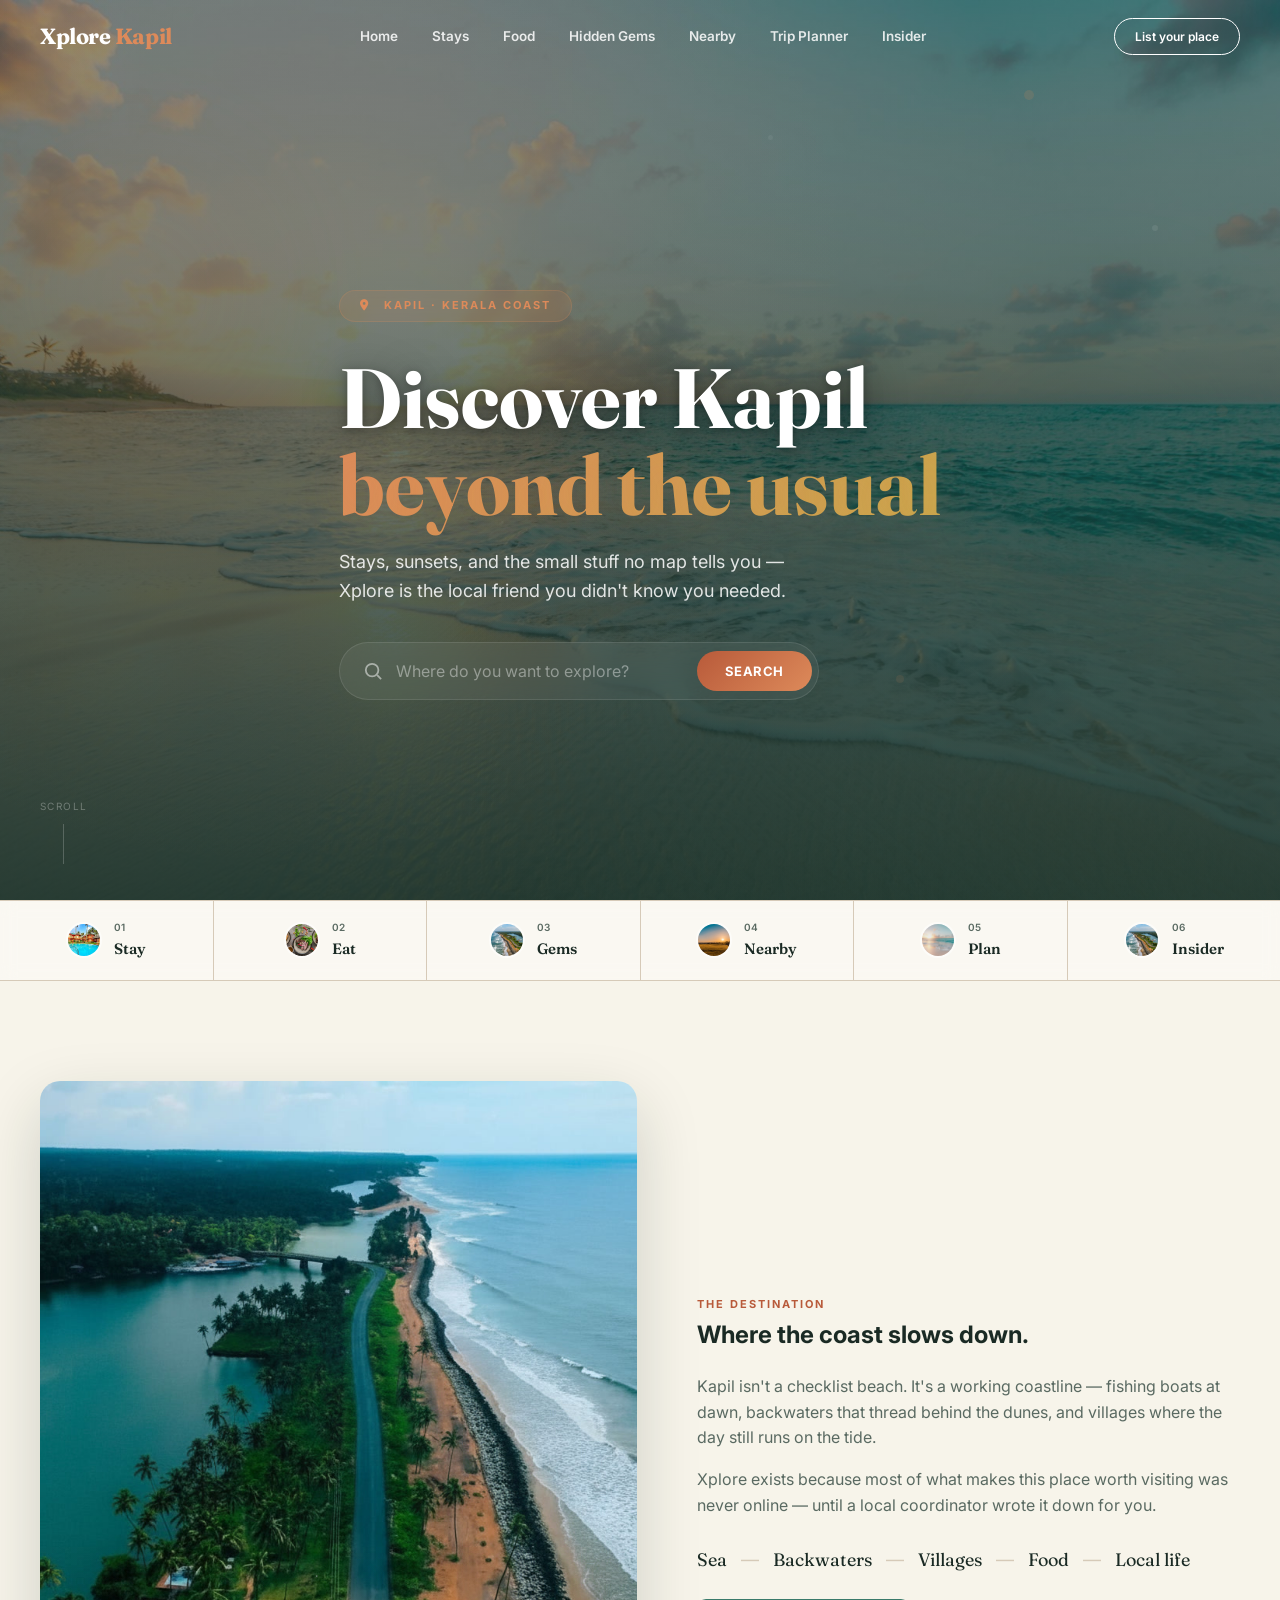
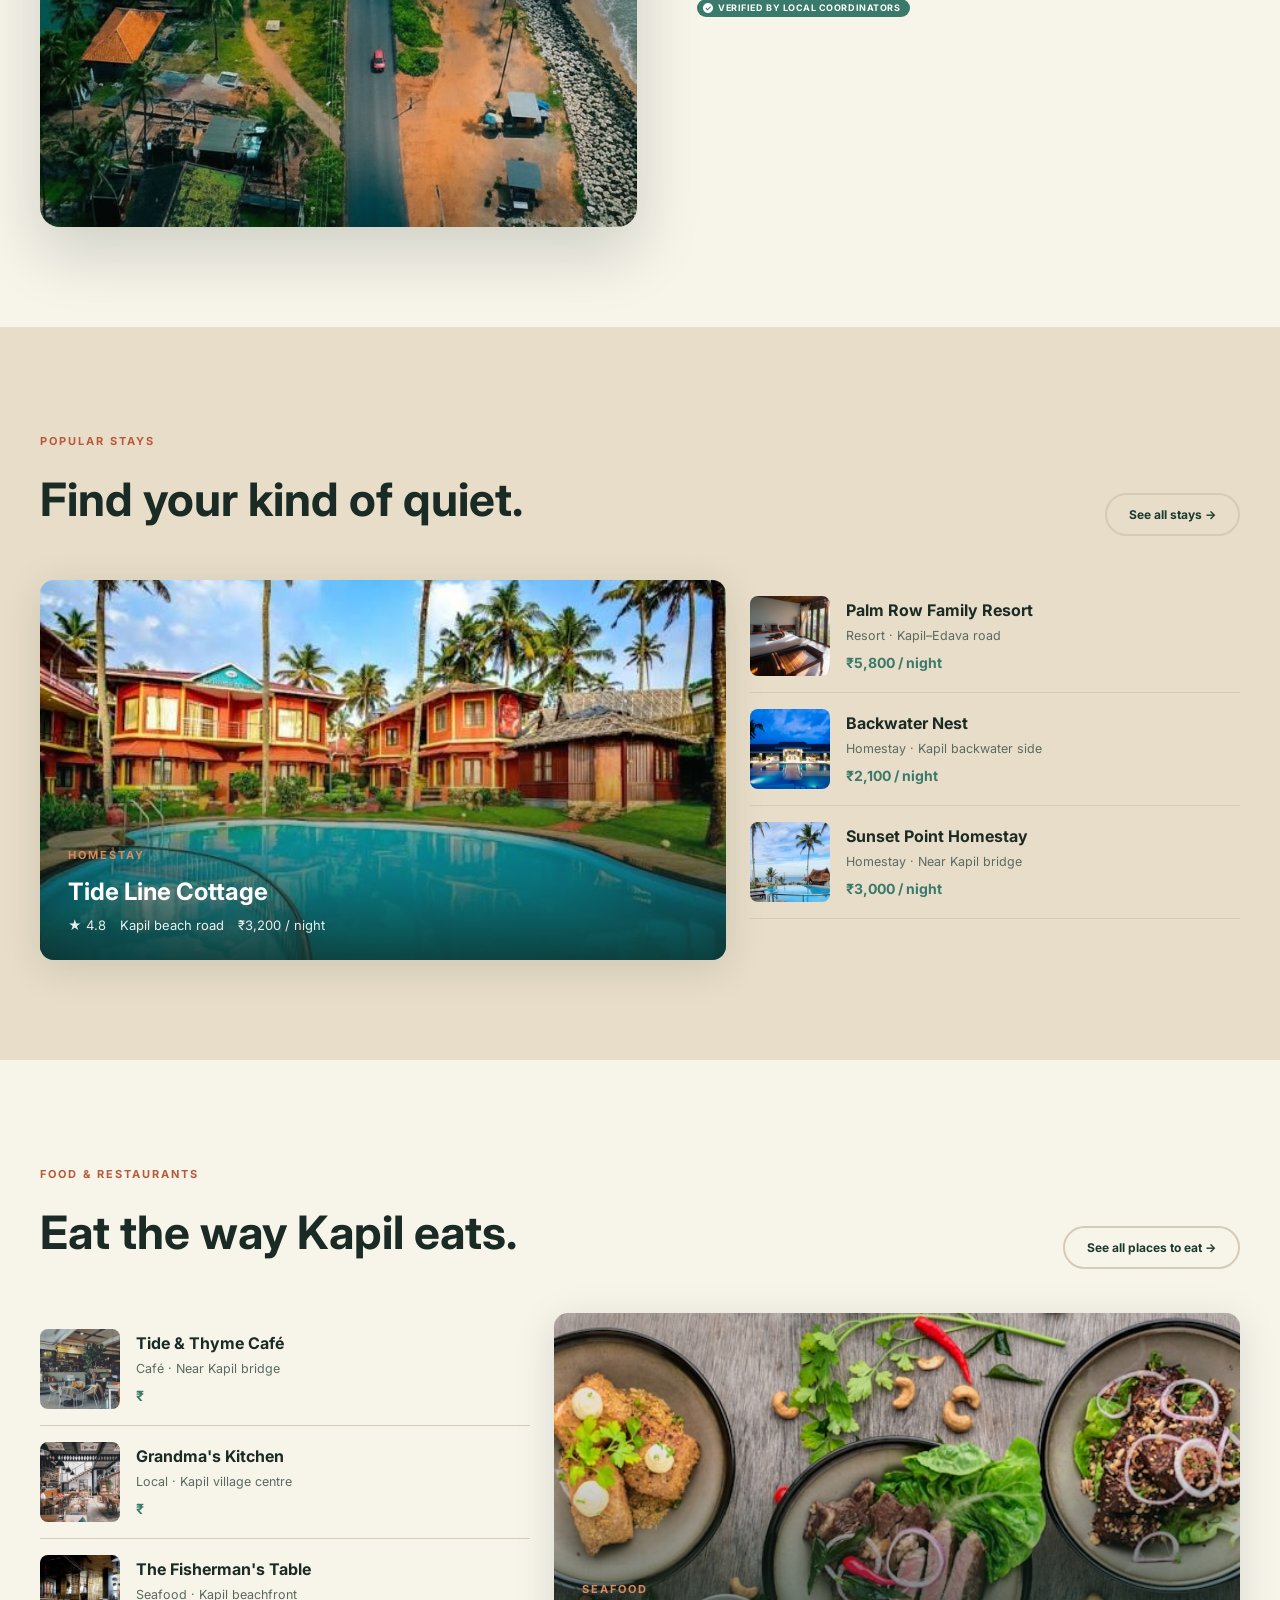
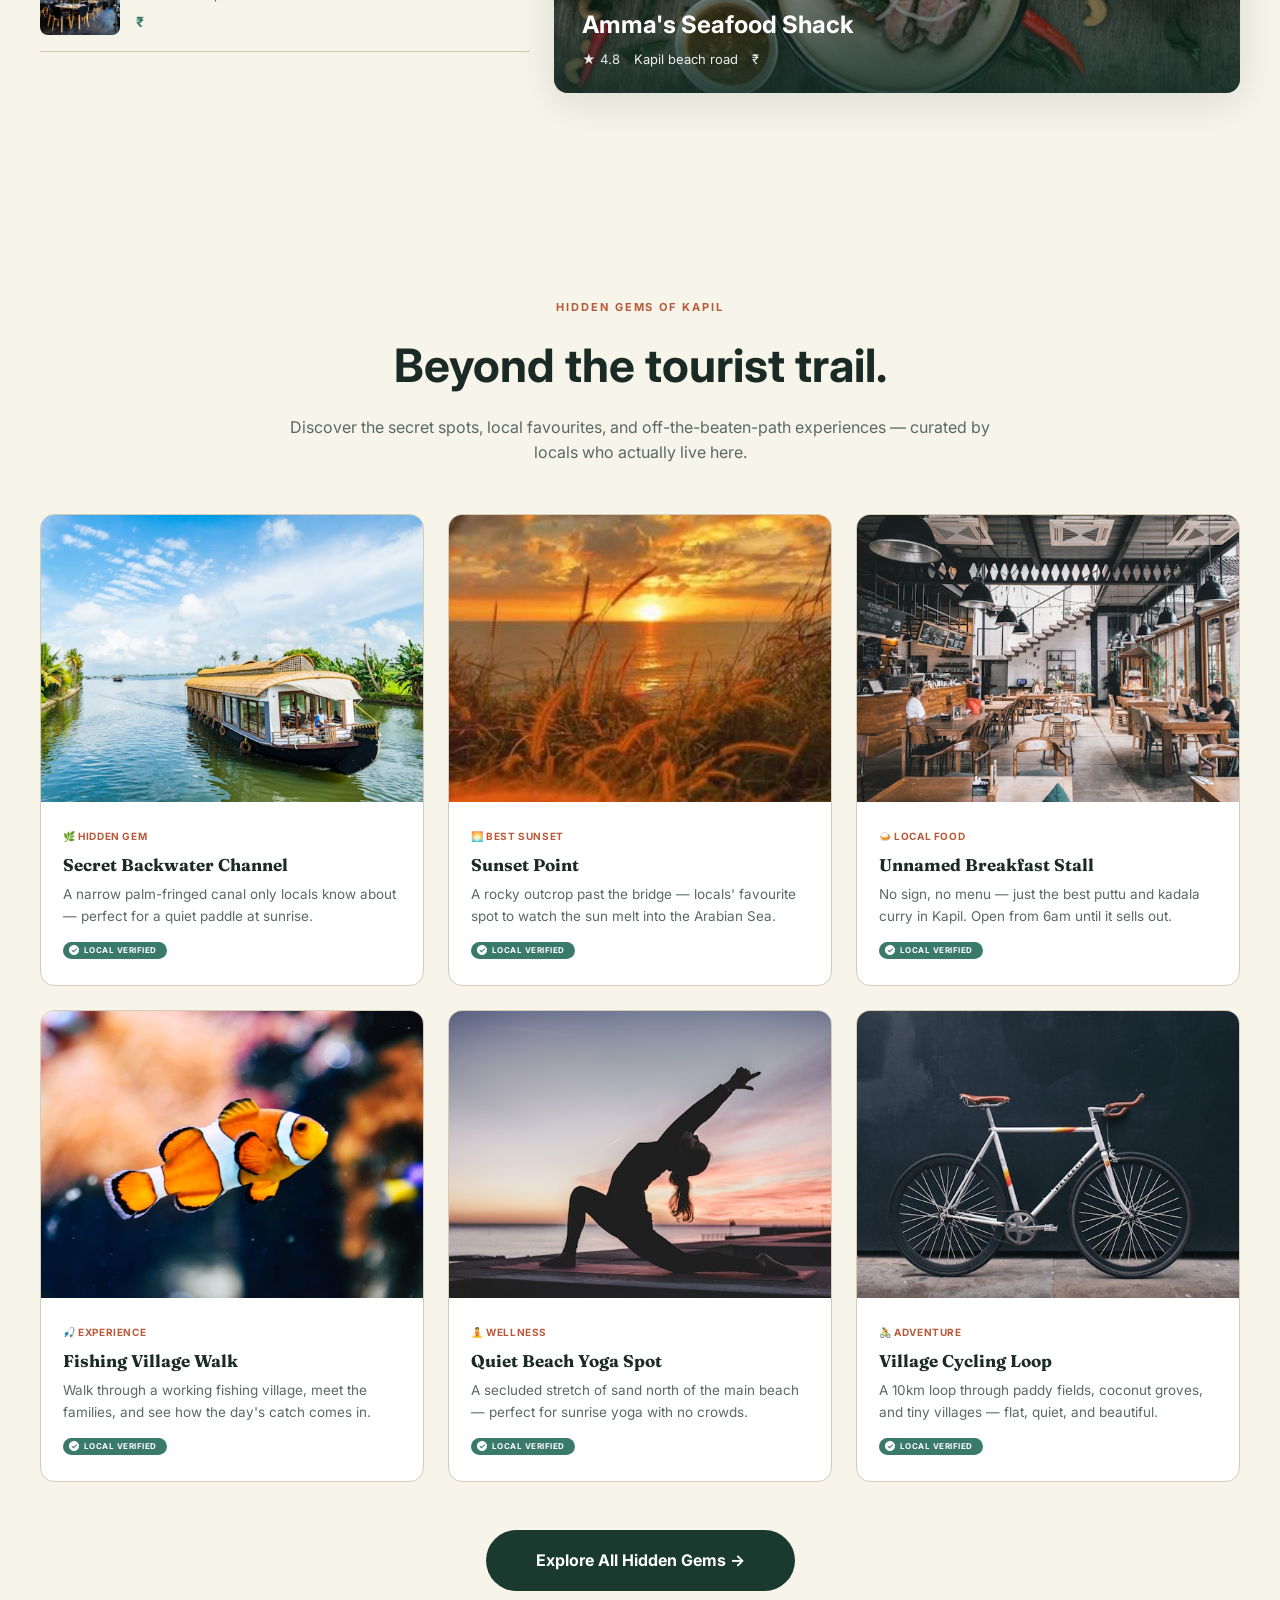
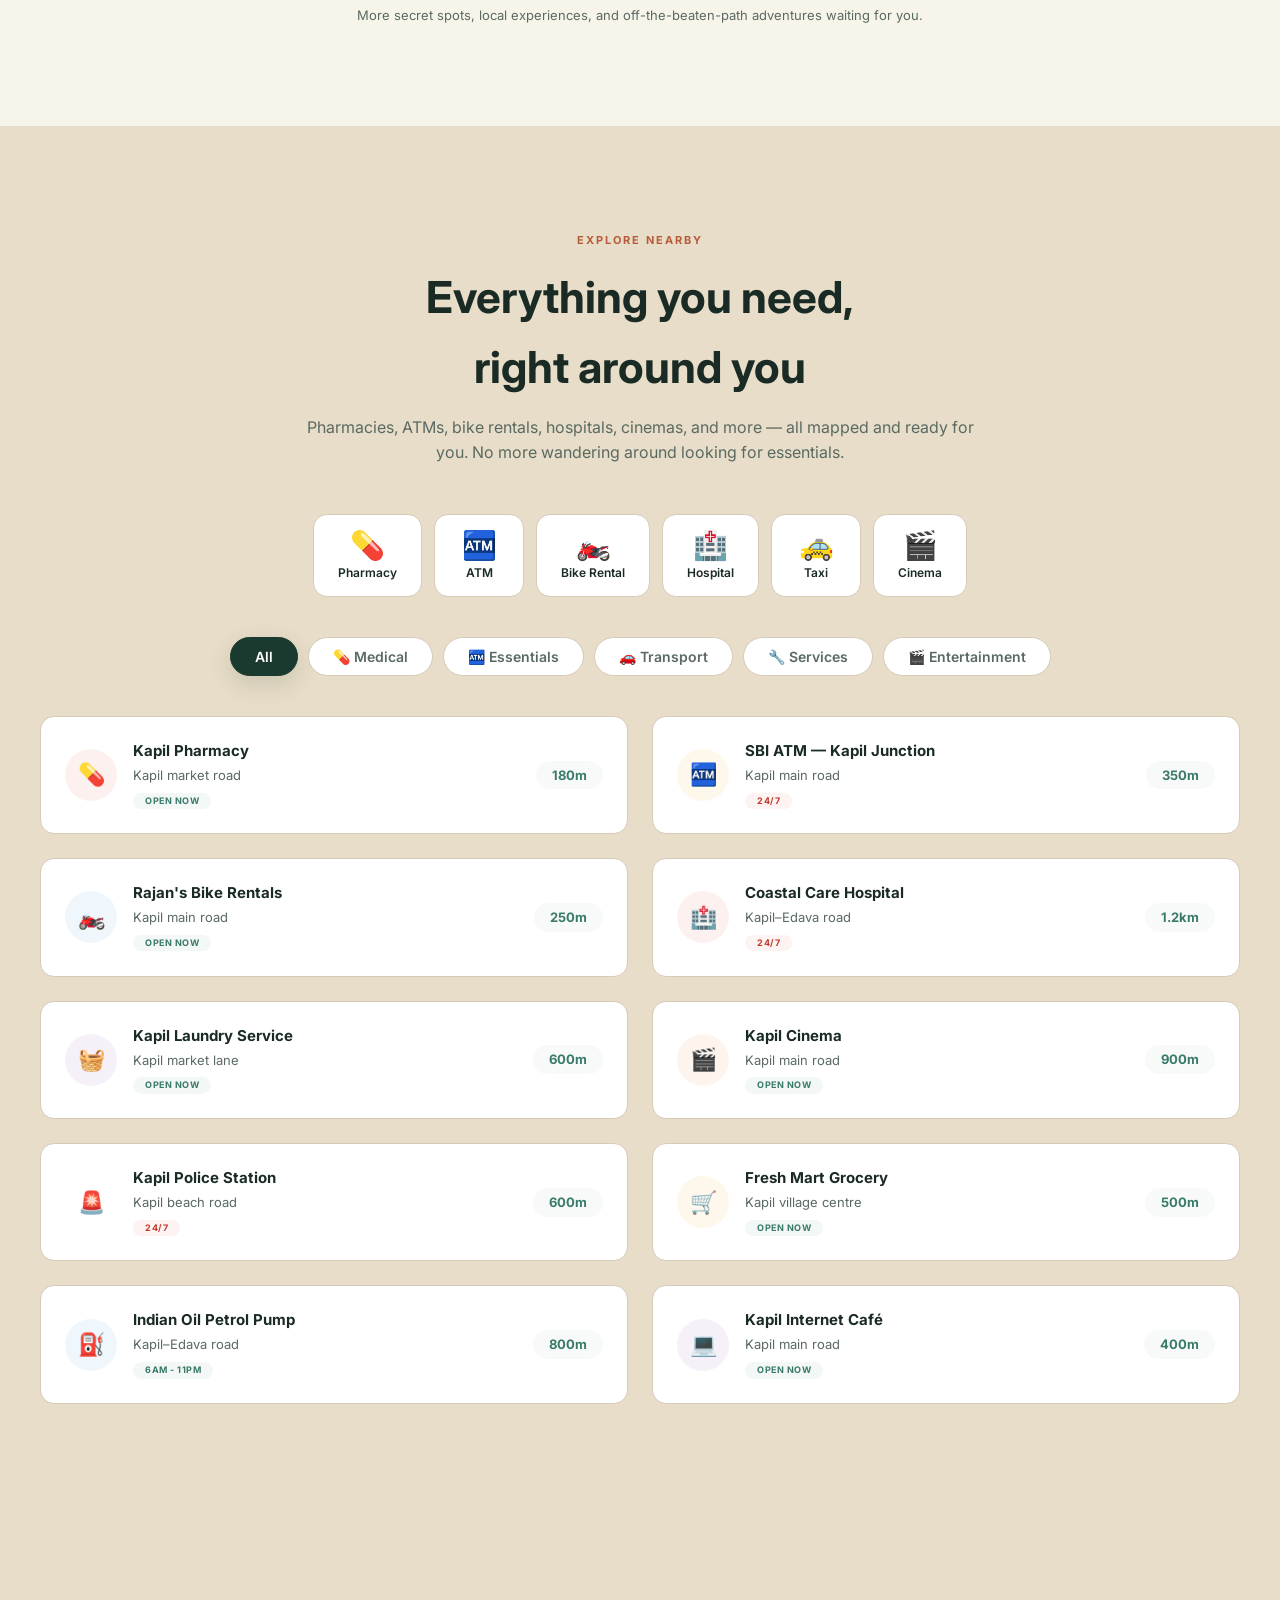
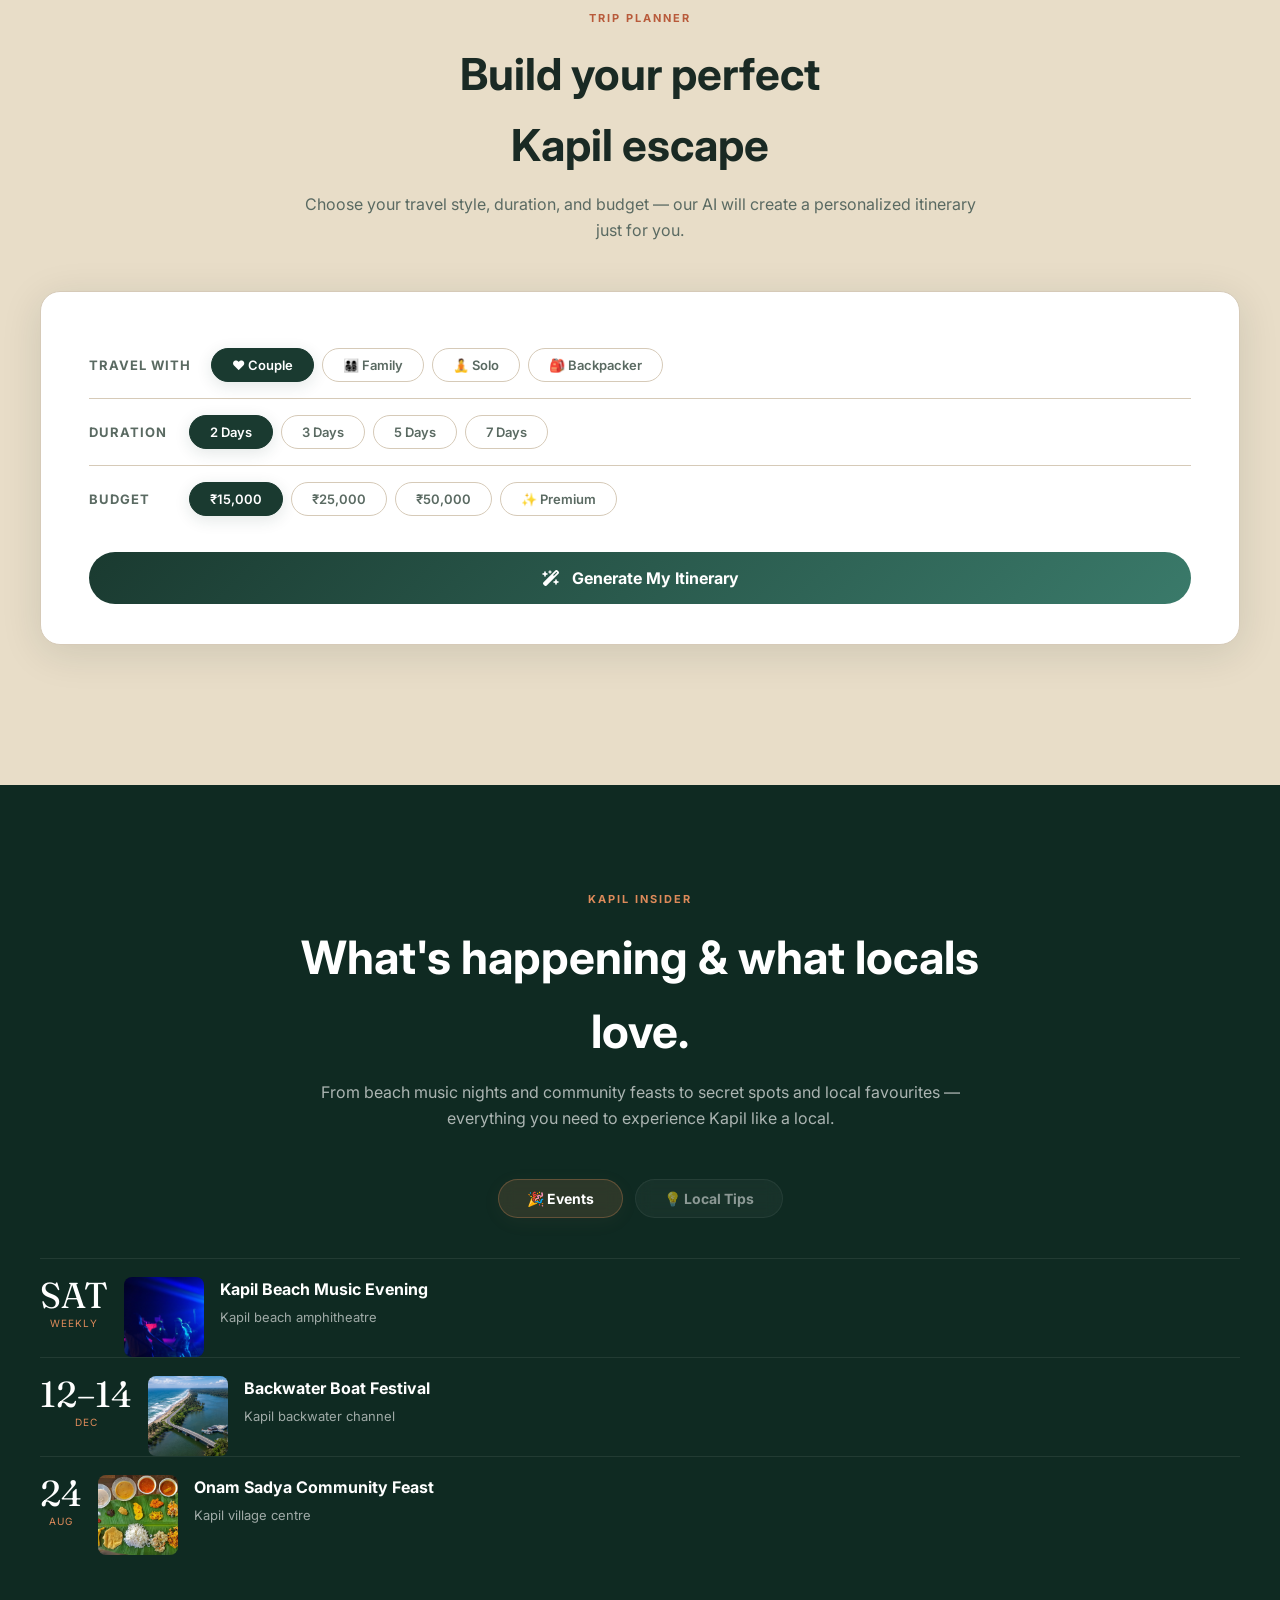
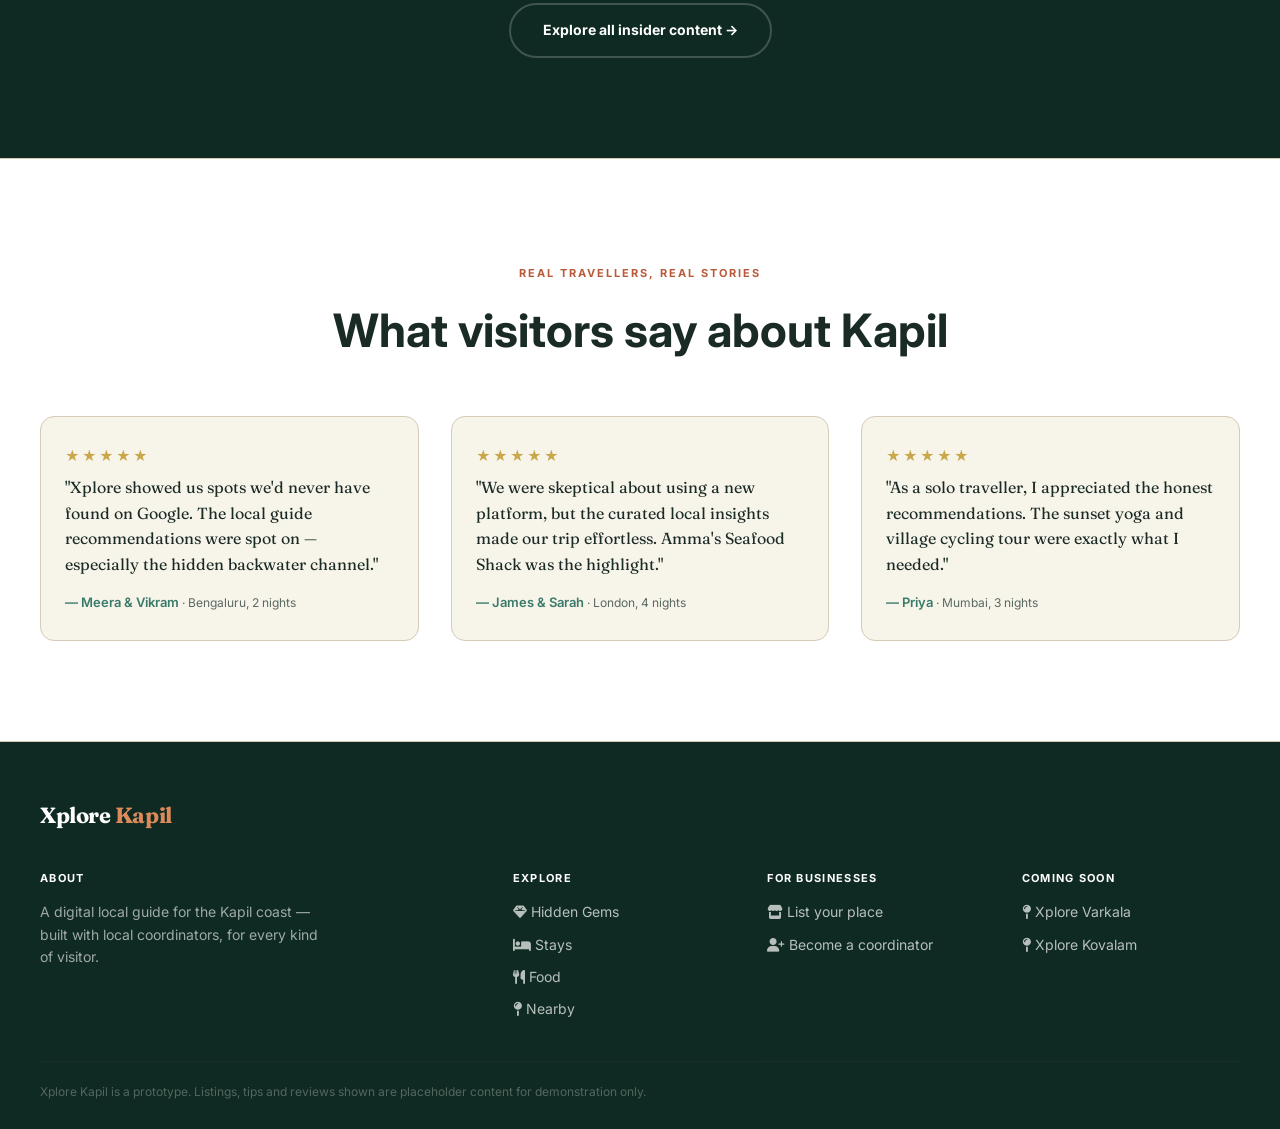
==== commit f0ec2e85: "video loading time fixed" ====
--- a/index.html
+++ b/index.html
@@ -1779,9 +1779,8 @@
 <!-- ===== HERO ===== -->
 <section class="hero" id="home">
   <div class="hero-media">
-    <video autoplay muted loop playsinline>
-      <source src="assets/videos/waves1.mp4" type="video/mp4" />
-      <img src="assets/images/hero/hero-bg.png" alt="Kapil coastline at golden hour">
+    <video autoplay muted loop playsinline preload="none" poster="assets/images/hero/hero-bg.png">
+      <source data-src="assets/videos/waves1.mp4" type="video/mp4" />
     </video>
   </div>
   <div class="hero-orbs"><div class="orb"></div><div class="orb"></div><div class="orb"></div></div>
@@ -2268,6 +2267,17 @@
 <script src="js/main.js"></script>
 
 <script>
+
+  // Load video only after page loads
+  document.addEventListener('DOMContentLoaded', function() {
+    const video = document.querySelector('.hero-media video');
+    const source = video.querySelector('source');
+    if (source.dataset.src) {
+      source.src = source.dataset.src;
+      video.load();
+    }
+  });
+
 // ============================================================
 // NEARBY DATA & FILTER
 // ============================================================
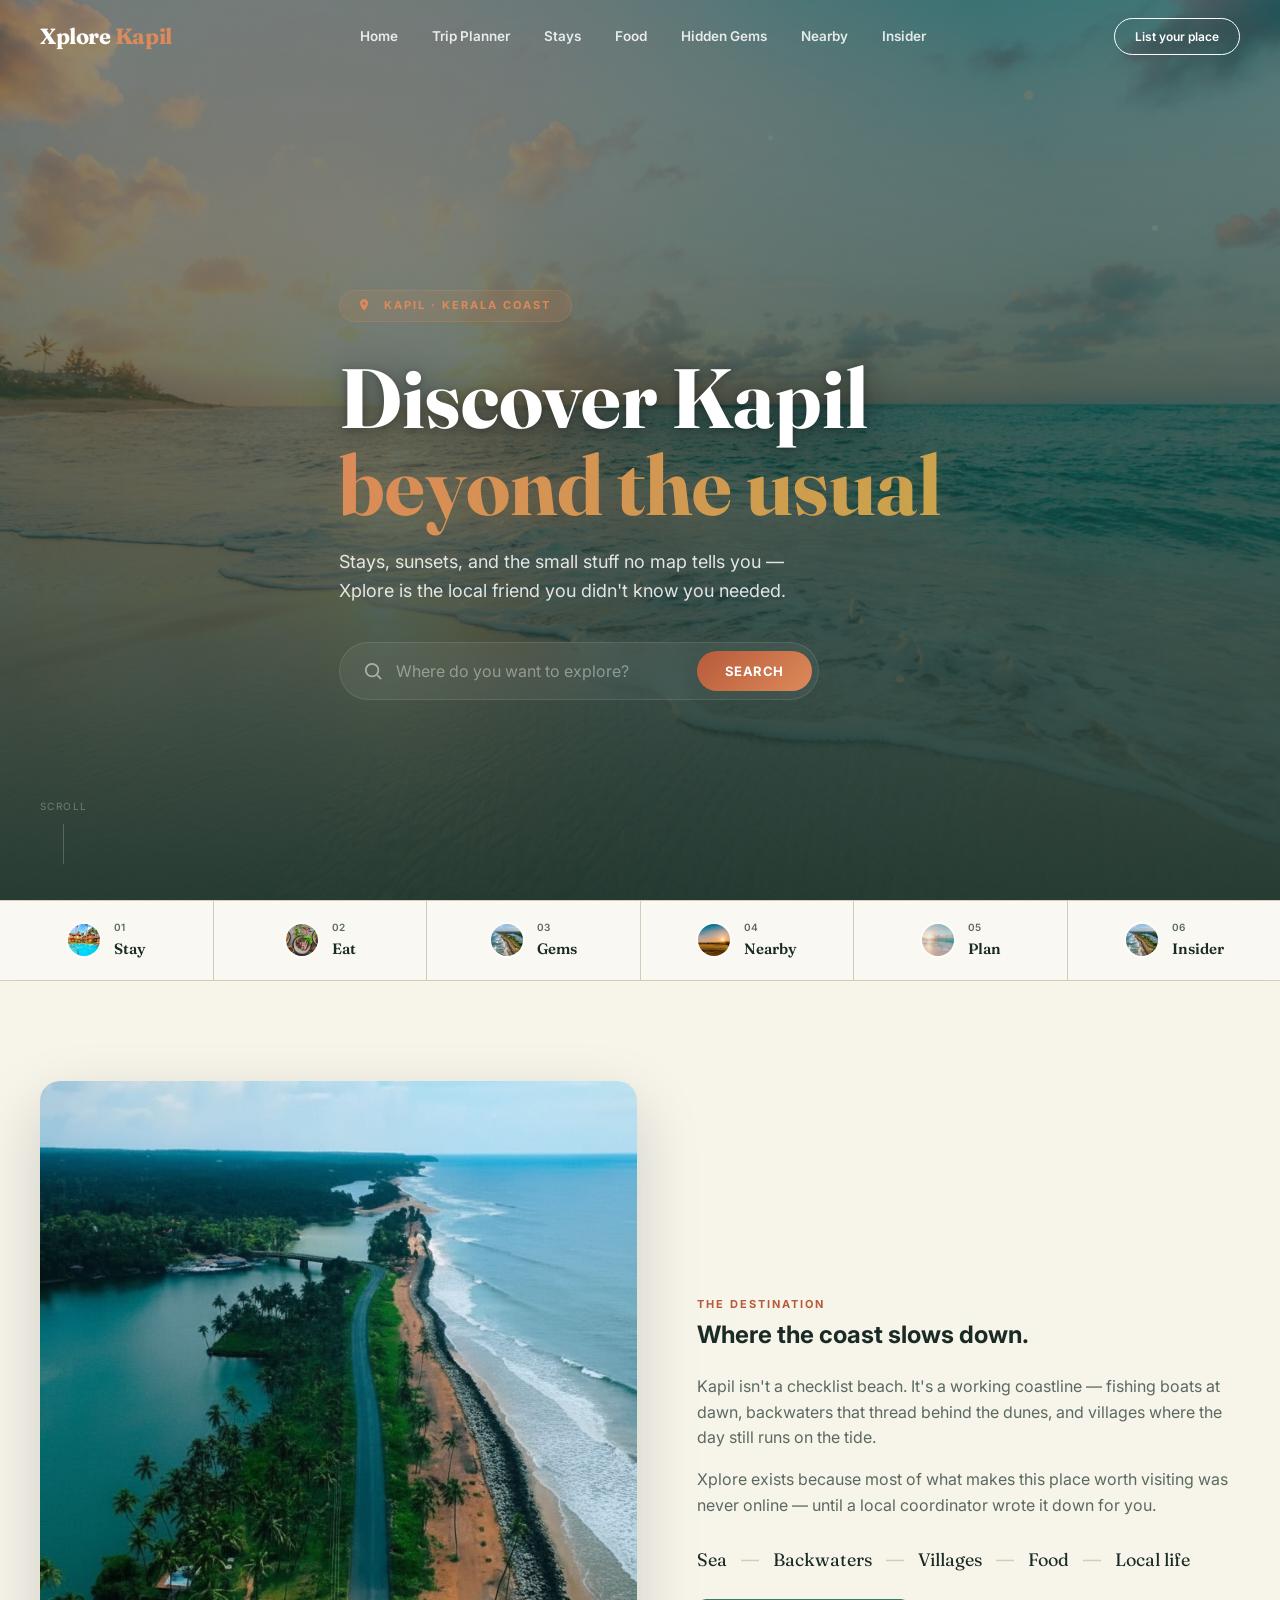
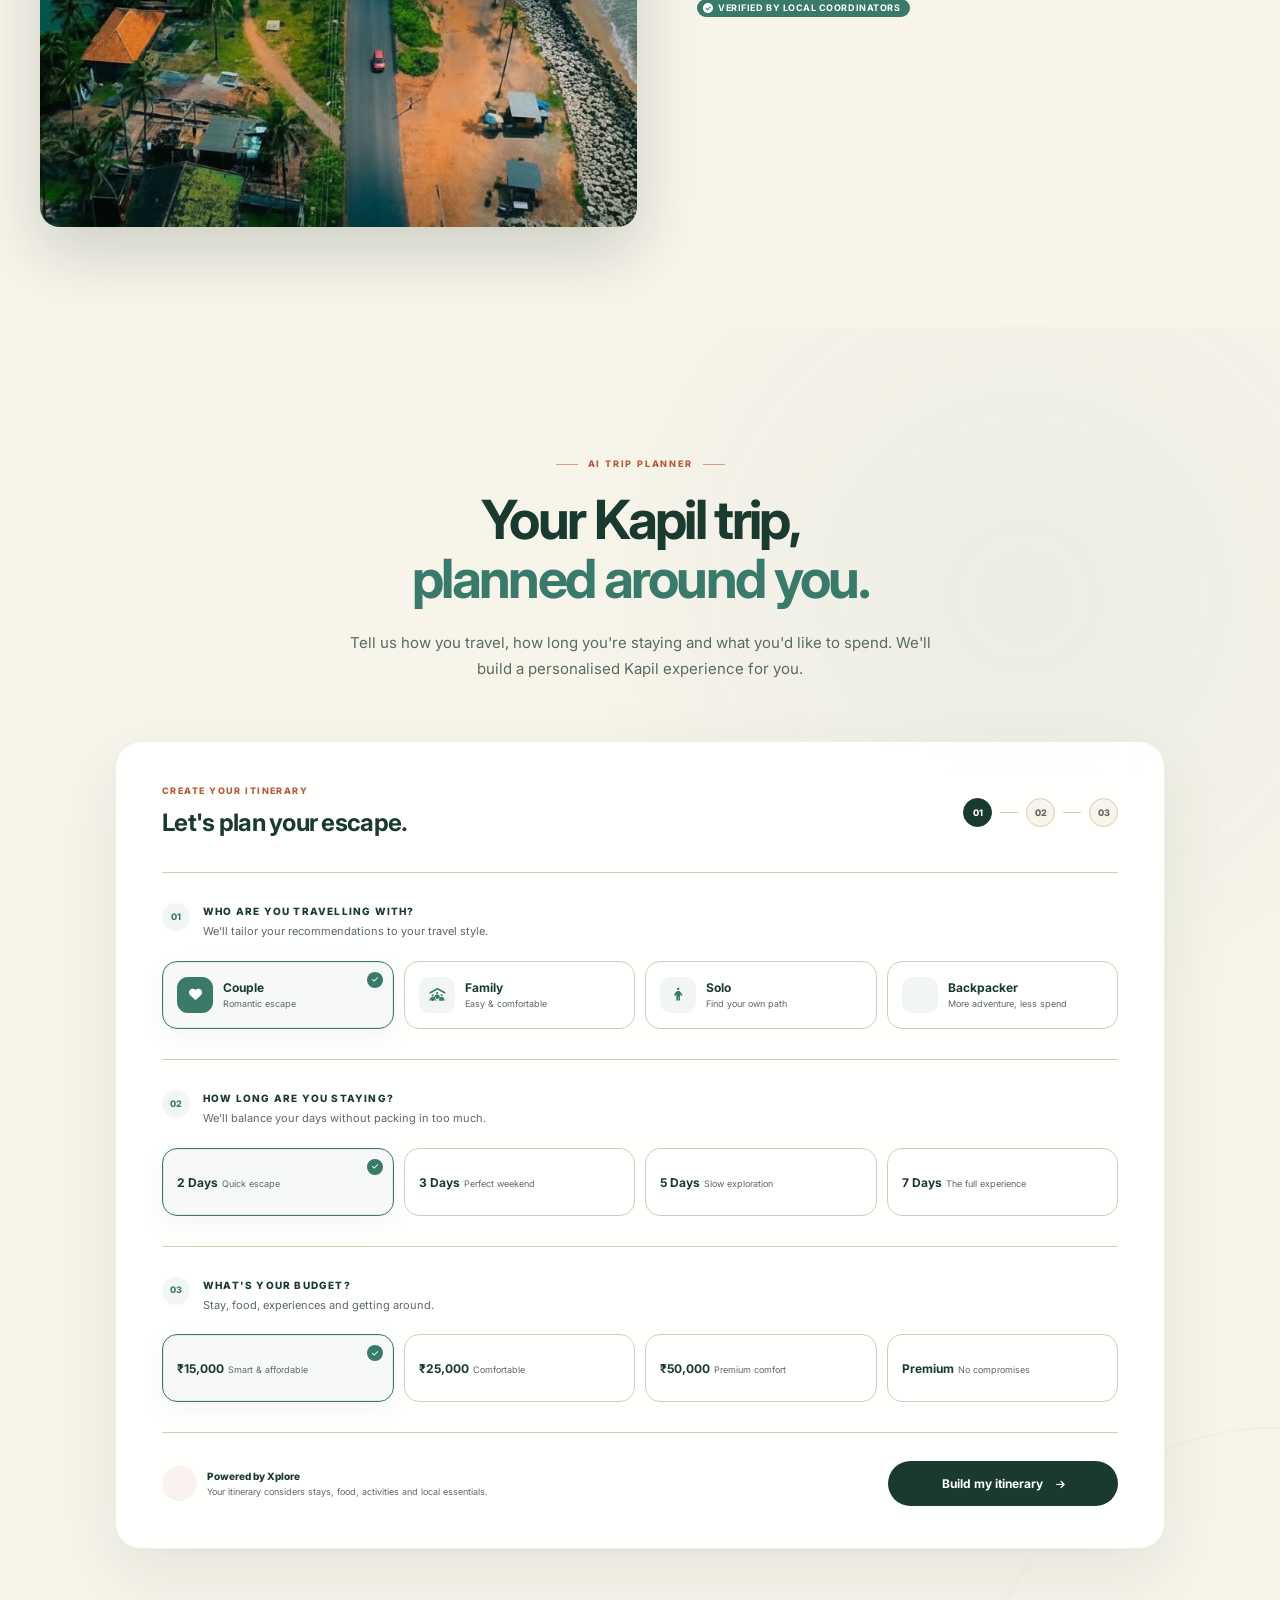
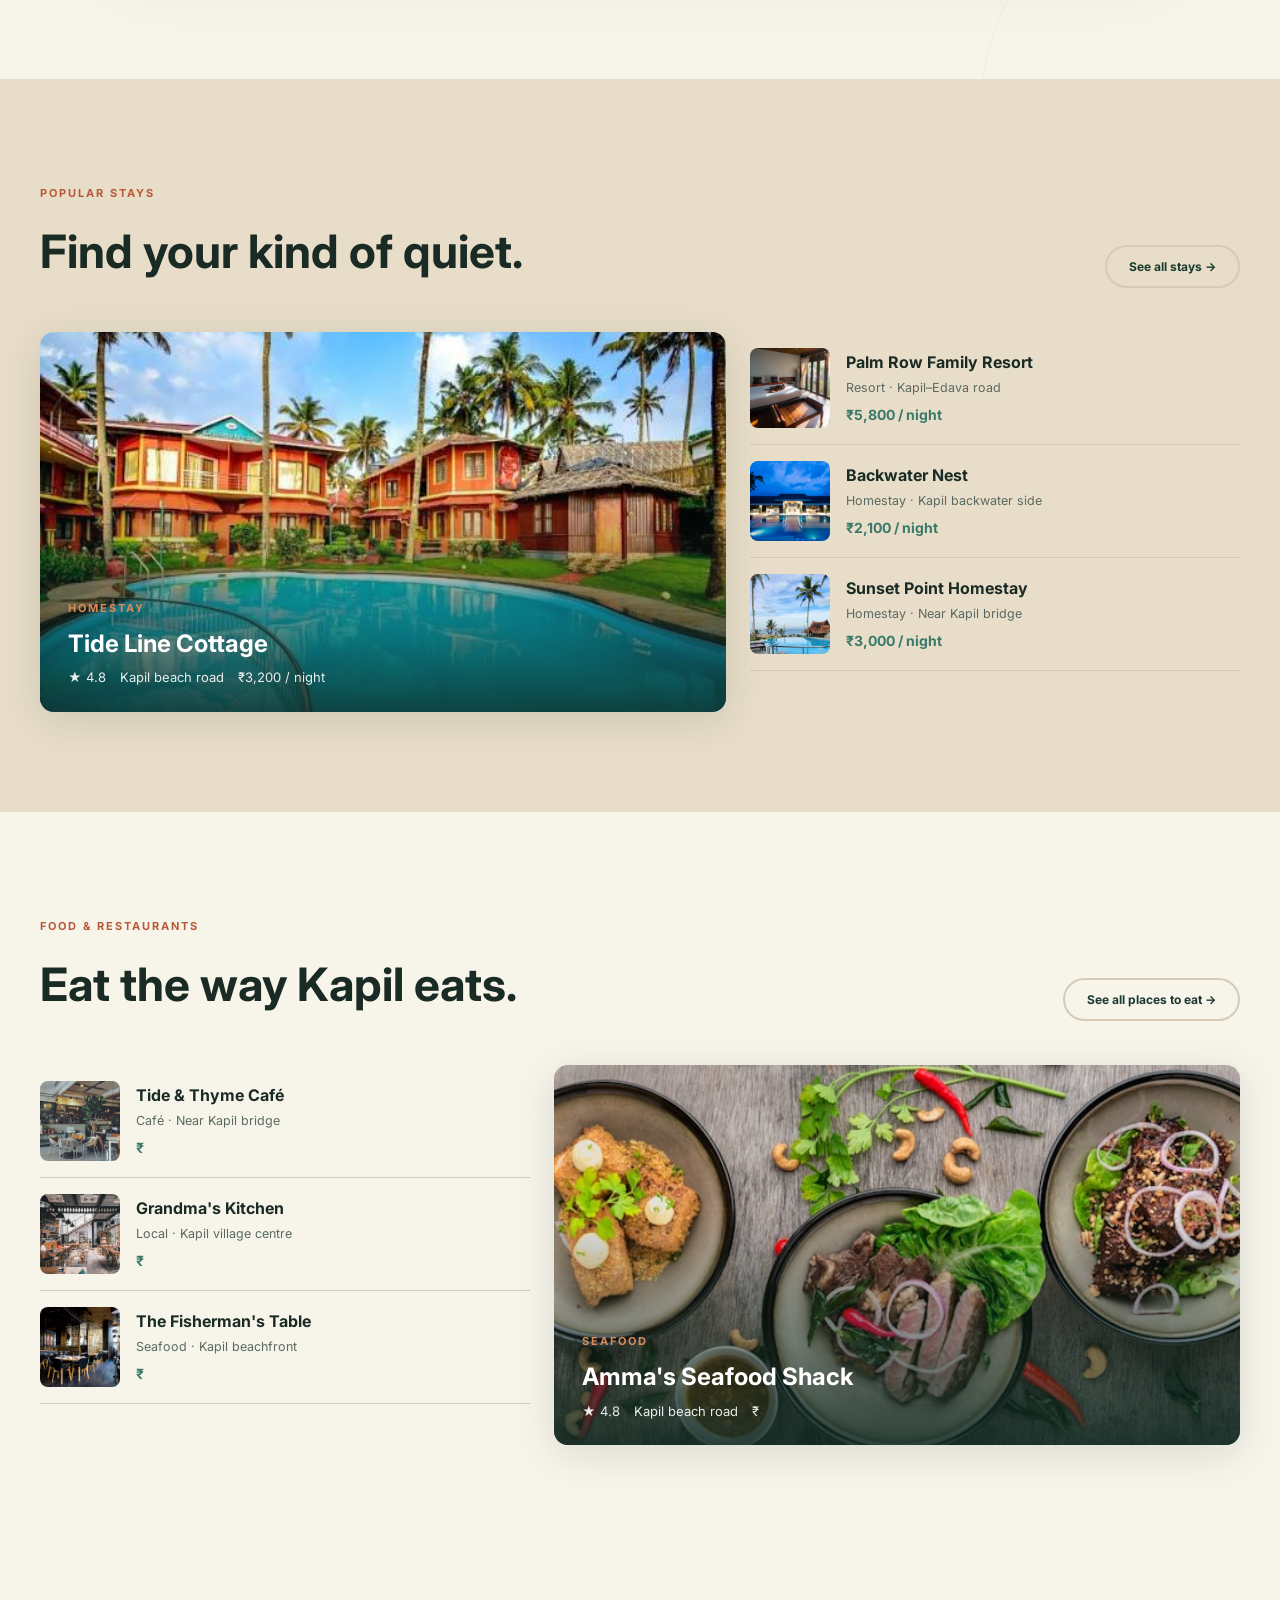
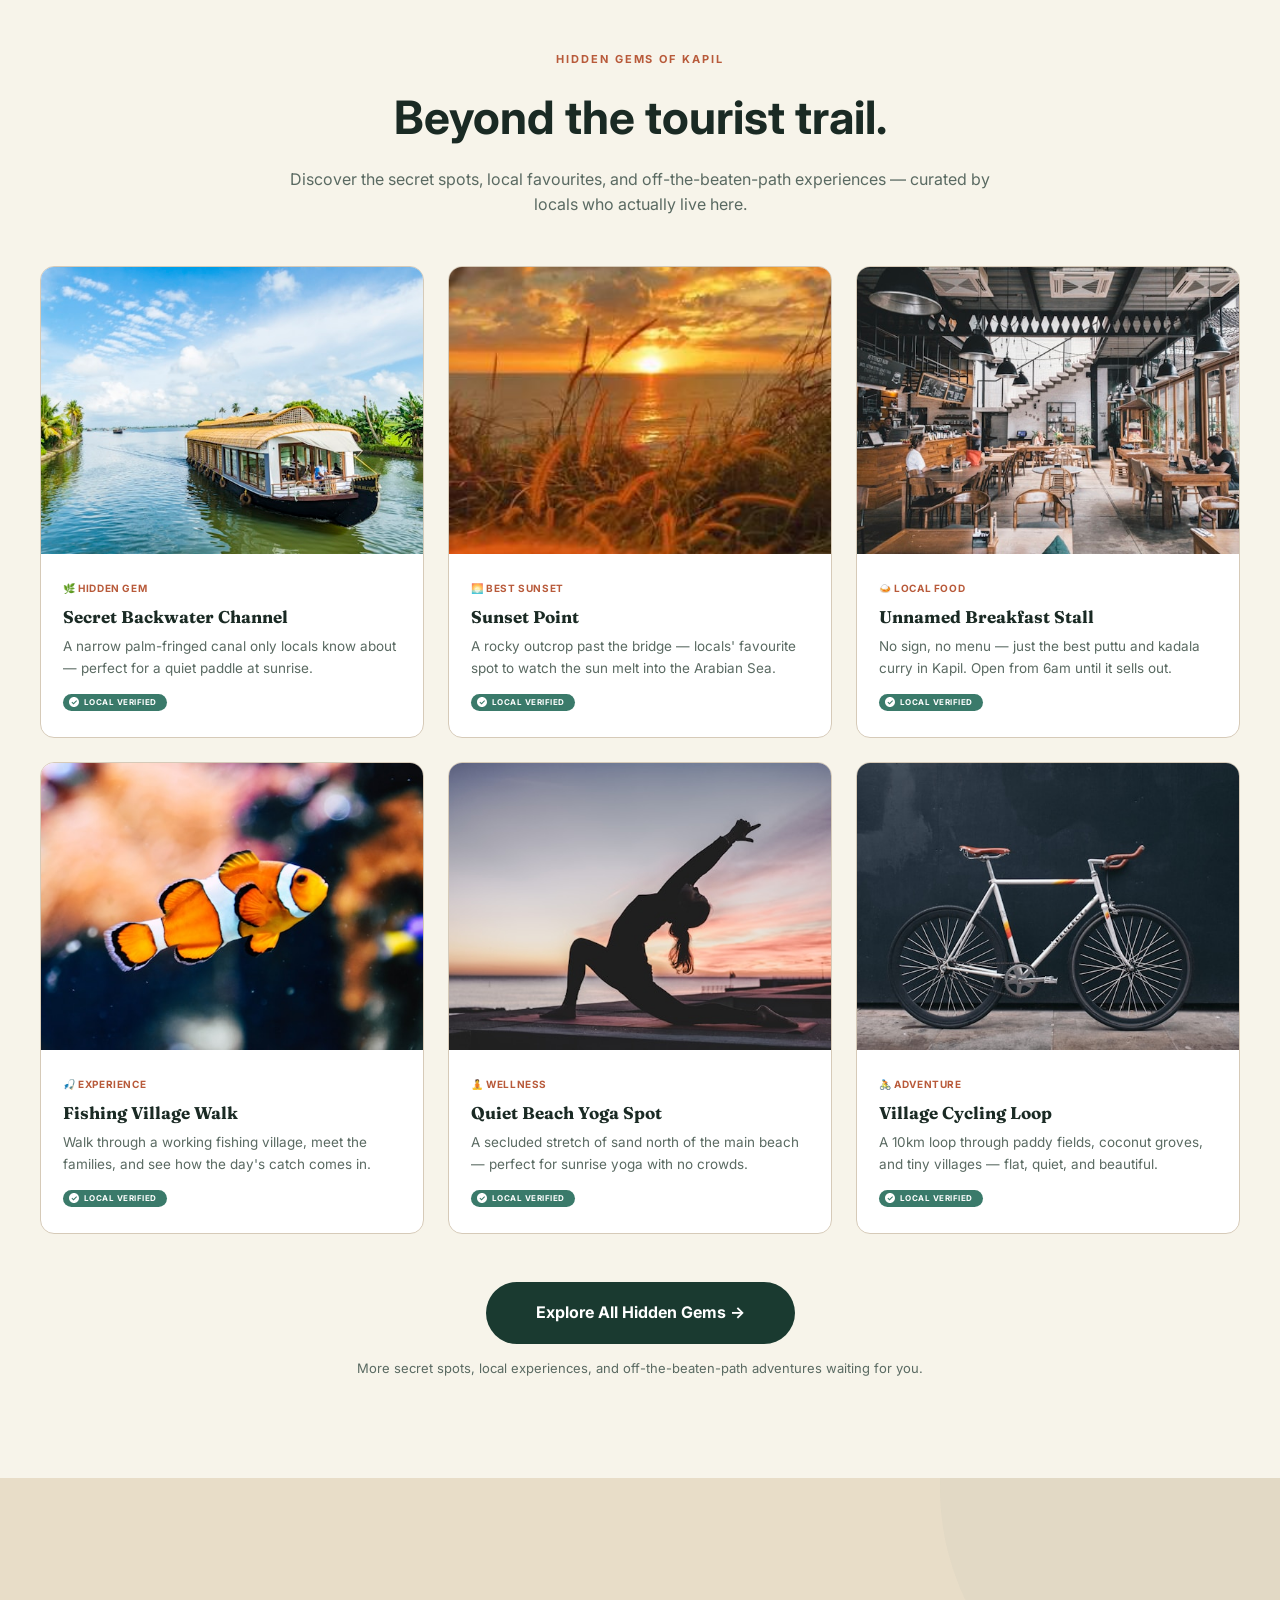
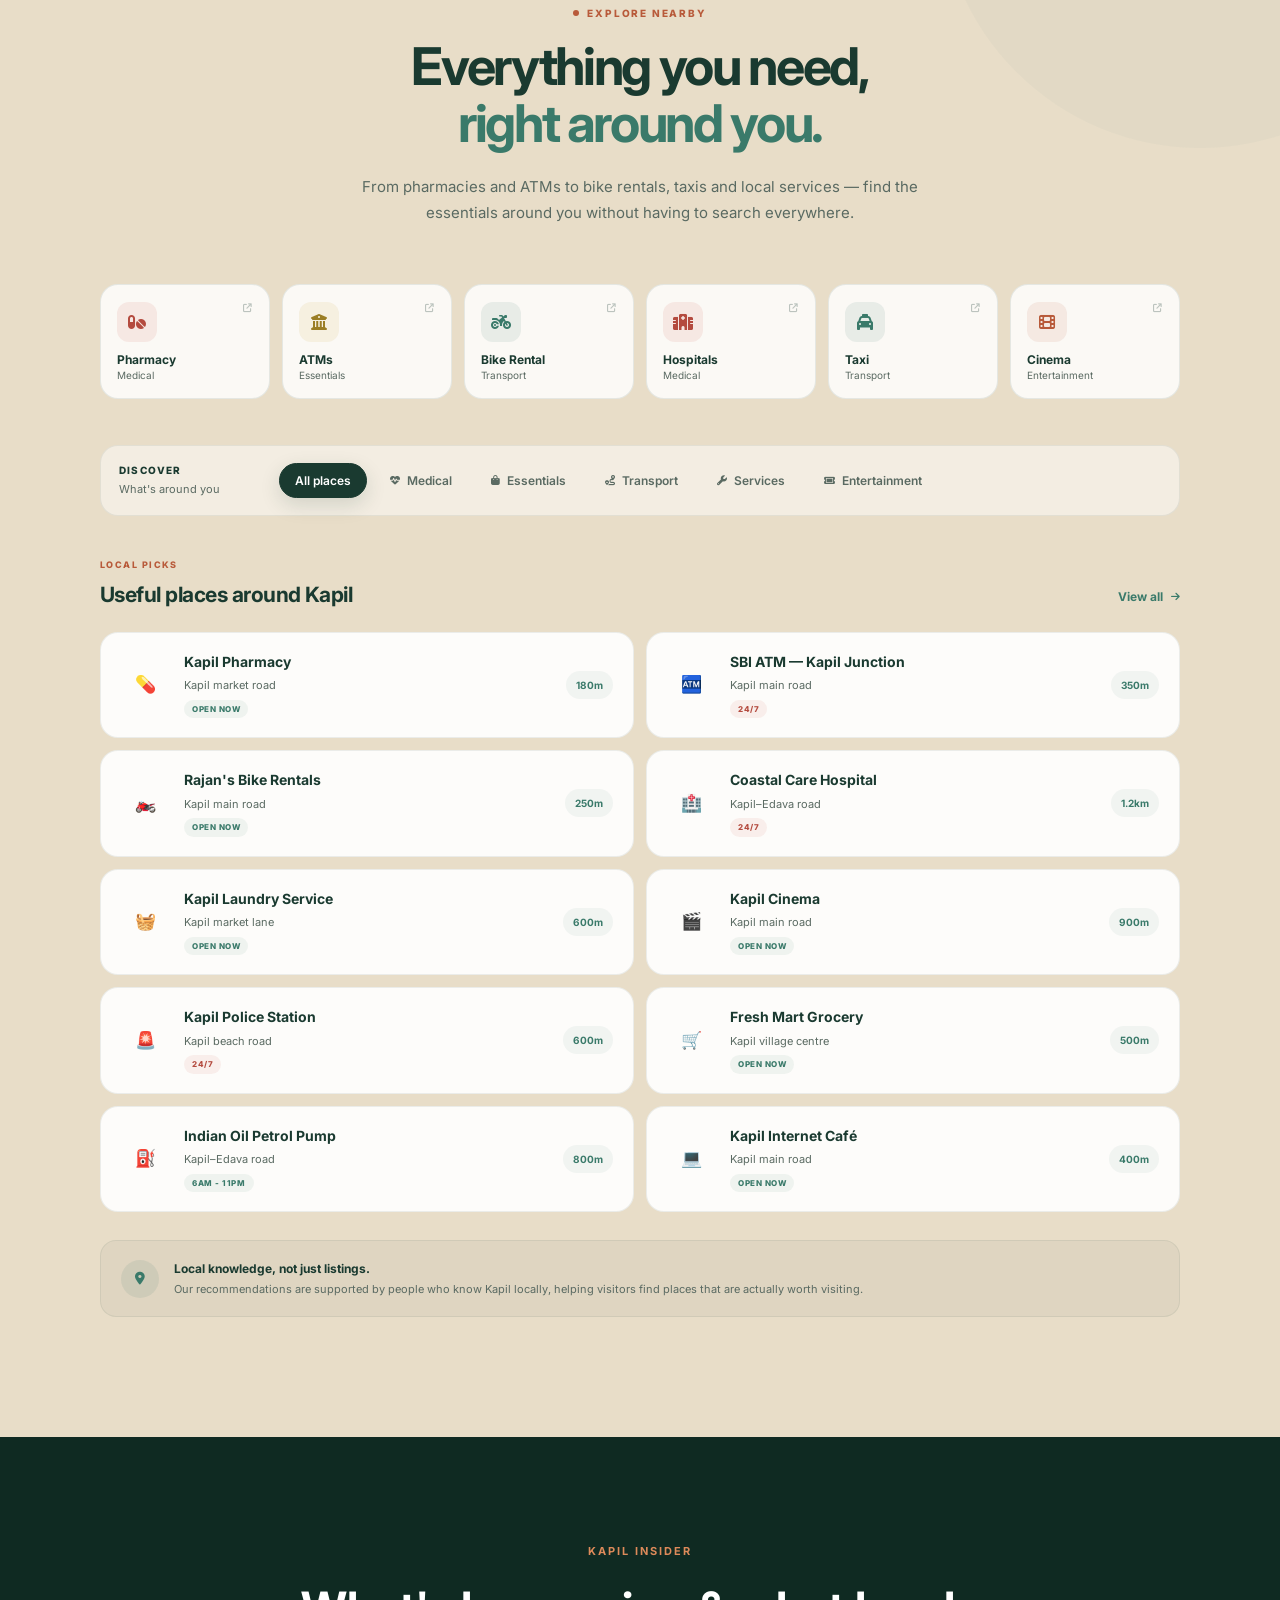
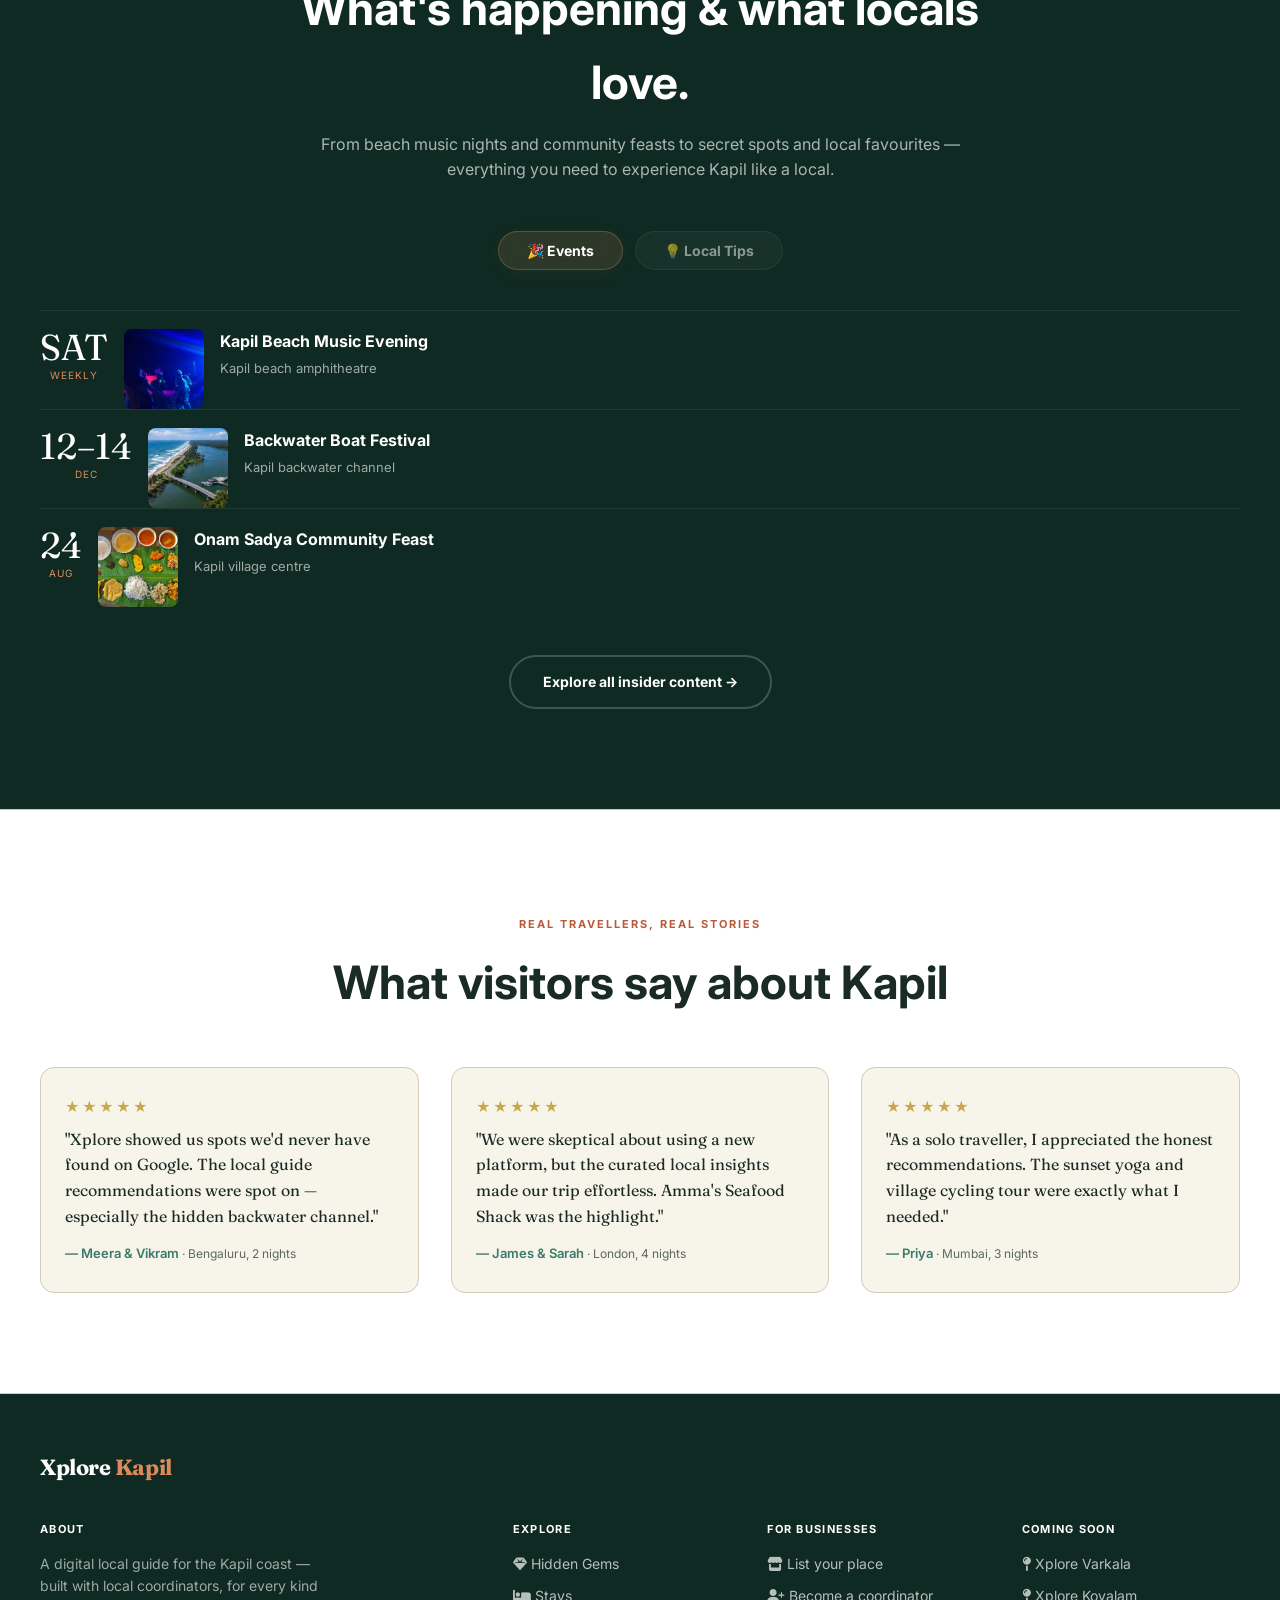
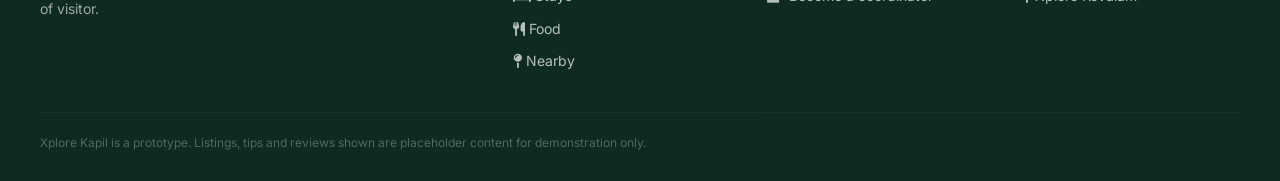
==== commit 7ddf31fd: "trip planner and neaby UI changes" ====
--- a/index.html
+++ b/index.html
@@ -49,6 +49,9 @@
   line-height: 1.6;
   overflow-x: hidden;
 }
+h1, h2, h3, h4, p, button, span {
+    font-family: inherit;
+}
 img { max-width: 100%; display: block; }
 a { color: inherit; text-decoration: none; }
 ul { list-style: none; padding: 0; margin: 0; }
@@ -904,544 +907,1668 @@
   -webkit-box-orient: vertical;
   overflow: hidden;
 }
-
 /* ============================================================
-   NEARBY — NEW DESIGN
+   XPLORE NEARBY
+   Premium Local Discovery Section
    ============================================================ */
-.quick-chips {
+
+.xplore-nearby-section {
+  background: var(--sand);
+  padding: 120px 0;
+  position: relative;
+  overflow: hidden;
+}
+
+.xplore-nearby-section::before {
+  content: "";
+  position: absolute;
+  width: 520px;
+  height: 520px;
+  border-radius: 50%;
+  background: rgba(58, 122, 106, 0.035);
+  top: -250px;
+  right: -180px;
+  pointer-events: none;
+}
+
+
+/* ---------- Intro ---------- */
+
+.xplore-section-intro {
+  max-width: 720px;
+  margin: 0 auto 58px;
+  text-align: center;
+  position: relative;
+  z-index: 1;
+}
+
+.xplore-eyebrow {
+  display: inline-flex;
+  align-items: center;
+  gap: 8px;
+  margin-bottom: 18px;
+
+  font-size: 10px;
+  font-weight: 800;
+  letter-spacing: 0.18em;
+  text-transform: uppercase;
+  color: var(--terracotta);
+}
+
+.eyebrow-dot {
+  width: 6px;
+  height: 6px;
+  border-radius: 50%;
+  background: var(--terracotta);
+}
+
+.xplore-section-intro h2 {
+  margin: 0;
+
+  font-family: var(--font-sans);
+  font-size: clamp(34px, 4.5vw, 52px);
+  font-weight: 700;
+  letter-spacing: -0.045em;
+  line-height: 1.08;
+  color: var(--deep);
+}
+
+.xplore-section-intro h2 span {
+  display: block;
+  color: var(--sea);
+}
+
+.xplore-section-intro p {
+  max-width: 620px;
+  margin: 22px auto 0;
+
+  font-family: var(--font-sans);
+  font-size: 15px;
+  line-height: 1.75;
+  color: var(--muted);
+}
+
+
+/* ---------- Quick Actions ---------- */
+
+.nearby-quick-actions {
+  display: grid;
+  grid-template-columns: repeat(6, 1fr);
+  gap: 12px;
+  max-width: 1080px;
+  margin: 0 auto 46px;
+}
+
+.nearby-action {
+  position: relative;
+
+  min-height: 112px;
+  padding: 17px 16px;
+
+  display: flex;
+  flex-direction: column;
+  align-items: flex-start;
+  justify-content: space-between;
+
+  text-align: left;
+
+  background: rgba(255, 255, 255, 0.82);
+  border: 1px solid rgba(30, 70, 59, 0.10);
+  border-radius: 18px;
+
+  cursor: pointer;
+
+  transition:
+    transform 0.35s var(--ease),
+    box-shadow 0.35s var(--ease),
+    border-color 0.35s var(--ease),
+    background 0.35s var(--ease);
+}
+
+.nearby-action:hover {
+  transform: translateY(-6px);
+  background: var(--white);
+  border-color: rgba(58, 122, 106, 0.25);
+  box-shadow: 0 18px 45px rgba(26, 58, 48, 0.10);
+}
+
+.nearby-action-icon {
+  width: 40px;
+  height: 40px;
+
+  display: flex;
+  align-items: center;
+  justify-content: center;
+
+  border-radius: 12px;
+
+  font-size: 16px;
+
+  transition: transform 0.35s var(--ease);
+}
+
+.nearby-action:hover .nearby-action-icon {
+  transform: scale(1.08);
+}
+
+.nearby-action-icon.medical {
+  background: rgba(192, 57, 43, 0.09);
+  color: #b44b3f;
+}
+
+.nearby-action-icon.finance {
+  background: rgba(201, 168, 76, 0.12);
+  color: #9b7e25;
+}
+
+.nearby-action-icon.transport {
+  background: rgba(58, 122, 106, 0.10);
+  color: var(--sea);
+}
+
+.nearby-action-icon.entertainment {
+  background: rgba(184, 90, 58, 0.10);
+  color: var(--terracotta);
+}
+
+.nearby-action > span:nth-child(2) {
+  display: flex;
+  flex-direction: column;
+  gap: 2px;
+  margin-top: 10px;
+}
+
+.nearby-action strong {
+  font-family: var(--font-sans);
+  font-size: 12px;
+  font-weight: 700;
+  color: var(--deep);
+}
+
+.nearby-action small {
+  font-family: var(--font-sans);
+  font-size: 10px;
+  color: var(--muted);
+}
+
+.nearby-action-arrow {
+  position: absolute;
+  top: 18px;
+  right: 17px;
+
+  font-size: 9px;
+  color: rgba(26, 58, 48, 0.28);
+
+  transition:
+    color 0.3s ease,
+    transform 0.3s ease;
+}
+
+.nearby-action:hover .nearby-action-arrow {
+  color: var(--sea);
+  transform: translate(2px, -2px);
+}
+
+
+/* ---------- Category Bar ---------- */
+
+.nearby-category-bar {
+  max-width: 1080px;
+  margin: 0 auto 42px;
+
+  padding: 16px 18px;
+
+  display: flex;
+  align-items: center;
+  gap: 25px;
+
+  background: rgba(255, 255, 255, 0.48);
+  border: 1px solid rgba(26, 58, 48, 0.08);
+  border-radius: 18px;
+}
+
+.nearby-category-label {
+  min-width: 135px;
+
+  display: flex;
+  flex-direction: column;
+  gap: 3px;
+}
+
+.nearby-category-label span {
+  font-size: 10px;
+  font-weight: 800;
+  letter-spacing: 0.12em;
+  text-transform: uppercase;
+  color: var(--deep);
+}
+
+.nearby-category-label small {
+  font-size: 11px;
+  color: var(--muted);
+}
+
+.nearby-category-pills {
   display: flex;
   flex-wrap: wrap;
-  gap: 12px;
-  justify-content: center;
-  margin-bottom: 40px;
-}
-
-.quick-chip {
-  display: flex;
-  flex-direction: column;
+  gap: 7px;
+}
+
+.nearby-pill {
+  padding: 9px 15px;
+
+  display: inline-flex;
   align-items: center;
-  gap: 6px;
-  padding: 16px 24px;
-  border-radius: var(--radius-lg);
-  background: var(--white);
-  border: 1.5px solid var(--line);
-  transition: all 0.3s var(--ease-bounce);
-  cursor: pointer;
-  min-width: 90px;
-  box-shadow: var(--shadow-sm);
-}
-
-.quick-chip:hover {
-  transform: translateY(-4px);
-  border-color: var(--sea);
-  box-shadow: var(--shadow);
-}
-
-.quick-chip .chip-icon {
-  font-size: 28px;
-  line-height: 1;
-}
-
-.quick-chip .chip-label {
+  gap: 7px;
+
+  border-radius: 999px;
+
+  background: transparent;
+  border: 1px solid transparent;
+
+  font-family: var(--font-sans);
   font-size: 12px;
   font-weight: 600;
-  color: var(--ink);
-}
-
-.quick-chip.active {
+  color: var(--muted);
+
+  cursor: pointer;
+
+  transition:
+    background 0.3s ease,
+    color 0.3s ease,
+    border-color 0.3s ease,
+    transform 0.3s ease;
+}
+
+.nearby-pill i {
+  font-size: 10px;
+}
+
+.nearby-pill:hover {
+  color: var(--deep);
+  background: rgba(255,255,255,0.75);
+}
+
+.nearby-pill.active {
+  color: var(--white);
+  background: var(--deep);
+  border-color: var(--deep);
+  box-shadow: 0 7px 20px rgba(26, 58, 48, 0.15);
+}
+
+
+/* ---------- Results Header ---------- */
+
+.nearby-results-header {
+  max-width: 1080px;
+  margin: 0 auto 20px;
+
+  display: flex;
+  align-items: flex-end;
+  justify-content: space-between;
+}
+
+.nearby-results-kicker {
+  display: block;
+
+  margin-bottom: 6px;
+
+  font-size: 9px;
+  font-weight: 800;
+  letter-spacing: 0.16em;
+  color: var(--terracotta);
+}
+
+.nearby-results-header h3 {
+  margin: 0;
+
+  font-family: var(--font-sans);
+  font-size: 21px;
+  font-weight: 700;
+  letter-spacing: -0.025em;
+  color: var(--deep);
+}
+
+.nearby-view-all {
+  display: inline-flex;
+  align-items: center;
+  gap: 8px;
+
+  padding: 8px 0;
+
+  background: transparent;
+  border: none;
+
+  font-family: var(--font-sans);
+  font-size: 12px;
+  font-weight: 700;
+  color: var(--sea);
+
+  cursor: pointer;
+}
+
+.nearby-view-all i {
+  font-size: 10px;
+  transition: transform 0.3s ease;
+}
+
+.nearby-view-all:hover i {
+  transform: translateX(4px);
+}
+
+
+/* ---------- Nearby Cards ---------- */
+
+.nearby-grid {
+  max-width: 1080px;
+  margin: 0 auto;
+
+  display: grid;
+  grid-template-columns: repeat(2, 1fr);
+  gap: 12px;
+}
+
+.nearby-card {
+  position: relative;
+
+  min-height: 100px;
+  padding: 18px 20px;
+
+  display: flex;
+  align-items: center;
+  gap: 15px;
+
+  background: rgba(255,255,255,0.90);
+  border: 1px solid rgba(26, 58, 48, 0.08);
+  border-radius: 18px;
+
+  cursor: pointer;
+
+  transition:
+    transform 0.35s var(--ease),
+    box-shadow 0.35s var(--ease),
+    border-color 0.35s ease;
+}
+
+.nearby-card:hover {
+  transform: translateY(-4px);
+  border-color: rgba(58, 122, 106, 0.25);
+  box-shadow: 0 16px 38px rgba(26,58,48,0.09);
+}
+
+.nearby-card .nc-icon {
+  width: 48px;
+  height: 48px;
+
+  display: flex;
+  align-items: center;
+  justify-content: center;
+
+  flex-shrink: 0;
+
+  border-radius: 14px;
+
+  font-size: 17px;
+
+  transition: transform 0.3s ease;
+}
+
+.nearby-card:hover .nc-icon {
+  transform: scale(1.06);
+}
+
+.nearby-card .nc-info {
+  flex: 1;
+  min-width: 0;
+}
+
+.nearby-card .nc-info h4 {
+  margin: 0 0 4px;
+
+  font-family: var(--font-sans);
+  font-size: 14px;
+  font-weight: 700;
+  color: var(--deep);
+}
+
+.nearby-card .nc-info p {
+  margin: 0;
+
+  font-family: var(--font-sans);
+  font-size: 11px;
+  line-height: 1.5;
+  color: var(--muted);
+
+  white-space: nowrap;
+  overflow: hidden;
+  text-overflow: ellipsis;
+}
+
+.nearby-card .nc-info .nc-tag {
+  display: inline-flex;
+
+  margin-top: 5px;
+  padding: 3px 8px;
+
+  border-radius: 999px;
+
+  font-family: var(--font-sans);
+  font-size: 8px;
+  font-weight: 800;
+  letter-spacing: 0.07em;
+  text-transform: uppercase;
+
+  color: var(--sea);
+  background: rgba(58,122,106,0.07);
+}
+
+.nearby-card .nc-info .nc-tag.emergency {
+  color: #b44b3f;
+  background: rgba(192,57,43,0.07);
+}
+
+.nearby-card .nc-dist {
+  padding: 6px 10px;
+
+  border-radius: 999px;
+
+  background: rgba(58,122,106,0.06);
+
+  font-family: var(--font-sans);
+  font-size: 10px;
+  font-weight: 700;
+
+  color: var(--sea);
+
+  white-space: nowrap;
+
+  transition:
+    background 0.3s ease,
+    color 0.3s ease;
+}
+
+.nearby-card:hover .nc-dist {
+  color: var(--white);
+  background: var(--sea);
+}
+
+
+/* ---------- Local Knowledge Note ---------- */
+
+.nearby-local-note {
+  max-width: 1080px;
+  margin: 28px auto 0;
+
+  display: flex;
+  align-items: center;
+  gap: 15px;
+
+  padding: 18px 20px;
+
+  background: rgba(26,58,48,0.045);
+  border: 1px solid rgba(26,58,48,0.07);
+  border-radius: 16px;
+}
+
+.local-note-icon {
+  width: 38px;
+  height: 38px;
+
+  flex-shrink: 0;
+
+  display: flex;
+  align-items: center;
+  justify-content: center;
+
+  border-radius: 50%;
+
+  color: var(--sea);
+  background: rgba(58,122,106,0.10);
+
+  font-size: 13px;
+}
+
+.nearby-local-note strong {
+  display: block;
+
+  margin-bottom: 3px;
+
+  font-family: var(--font-sans);
+  font-size: 12px;
+  font-weight: 700;
+  color: var(--deep);
+}
+
+.nearby-local-note p {
+  margin: 0;
+
+  font-family: var(--font-sans);
+  font-size: 11px;
+  line-height: 1.5;
+  color: var(--muted);
+}
+
+
+/* ============================================================
+   XPLORE AI TRIP PLANNER
+   ============================================================ */
+
+.xplore-planner {
+  position: relative;
+
+  padding: 130px 0;
+
+  background:
+    radial-gradient(
+      circle at 80% 20%,
+      rgba(58,122,106,0.055),
+      transparent 30%
+    ),
+    var(--ivory);
+
+  overflow: hidden;
+}
+
+.xplore-planner::before {
+  content: "";
+
+  position: absolute;
+
+  width: 600px;
+  height: 600px;
+
+  border: 1px solid rgba(58,122,106,0.06);
+  border-radius: 50%;
+
+  right: -300px;
+  bottom: -350px;
+
+  pointer-events: none;
+}
+
+
+/* ---------- Planner Intro ---------- */
+
+.planner-intro {
+  max-width: 700px;
+  margin: 0 auto 58px;
+
+  text-align: center;
+}
+
+.planner-eyebrow {
+  display: flex;
+  align-items: center;
+  justify-content: center;
+  gap: 10px;
+
+  margin-bottom: 20px;
+
+  font-family: var(--font-sans);
+  font-size: 9px;
+  font-weight: 800;
+  letter-spacing: 0.2em;
+  color: var(--terracotta);
+}
+
+.planner-eyebrow-line {
+  width: 22px;
+  height: 1px;
+  background: var(--terracotta);
+  opacity: 0.55;
+}
+
+.planner-intro h2 {
+  margin: 0;
+
+  font-family: var(--font-sans);
+  font-size: clamp(35px, 4.5vw, 54px);
+  font-weight: 700;
+  letter-spacing: -0.05em;
+  line-height: 1.08;
+
+  color: var(--deep);
+}
+
+.planner-intro h2 span {
+  display: block;
+  color: var(--sea);
+}
+
+.planner-intro p {
+  max-width: 590px;
+
+  margin: 22px auto 0;
+
+  font-family: var(--font-sans);
+  font-size: 15px;
+  line-height: 1.75;
+
+  color: var(--muted);
+}
+
+
+/* ---------- Builder ---------- */
+
+.trip-builder {
+  position: relative;
+  z-index: 1;
+
+  max-width: 1050px;
+
+  margin: 0 auto;
+
+  padding: 42px 46px;
+
+  background: rgba(255,255,255,0.94);
+
+  border: 1px solid rgba(26,58,48,0.08);
+  border-radius: 26px;
+
+  box-shadow:
+    0 25px 70px rgba(26,58,48,0.08),
+    0 2px 10px rgba(26,58,48,0.03);
+
+  backdrop-filter: blur(12px);
+}
+
+.trip-builder-top {
+  display: flex;
+  align-items: center;
+  justify-content: space-between;
+
+  padding-bottom: 30px;
+
+  border-bottom: 1px solid var(--line);
+}
+
+.trip-builder-kicker {
+  display: block;
+
+  margin-bottom: 6px;
+
+  font-family: var(--font-sans);
+  font-size: 9px;
+  font-weight: 800;
+  letter-spacing: 0.16em;
+
+  color: var(--terracotta);
+}
+
+.trip-builder-top h3 {
+  margin: 0;
+
+  font-family: var(--font-sans);
+  font-size: 24px;
+  font-weight: 700;
+  letter-spacing: -0.03em;
+
+  color: var(--deep);
+}
+
+
+/* ---------- Step Indicator ---------- */
+
+.trip-step-indicator {
+  display: flex;
+  align-items: center;
+  gap: 8px;
+}
+
+.trip-step {
+  width: 29px;
+  height: 29px;
+
+  display: flex;
+  align-items: center;
+  justify-content: center;
+
+  border-radius: 50%;
+
+  font-family: var(--font-sans);
+  font-size: 9px;
+  font-weight: 800;
+
+  color: var(--muted);
+
+  background: var(--ivory);
+  border: 1px solid var(--line);
+}
+
+.trip-step.active {
+  color: var(--white);
+  background: var(--deep);
+  border-color: var(--deep);
+}
+
+.trip-step-line {
+  width: 18px;
+  height: 1px;
+  background: var(--line);
+}
+
+
+/* ---------- Questions ---------- */
+
+.trip-question {
+  padding: 30px 0;
+
+  border-bottom: 1px solid var(--line);
+}
+
+.trip-question:last-of-type {
+  border-bottom: none;
+}
+
+.trip-question-heading {
+  display: flex;
+  align-items: flex-start;
+  gap: 13px;
+
+  margin-bottom: 20px;
+}
+
+.trip-question-number {
+  width: 28px;
+  height: 28px;
+
+  flex-shrink: 0;
+
+  display: flex;
+  align-items: center;
+  justify-content: center;
+
+  border-radius: 50%;
+
+  background: rgba(58,122,106,0.07);
+
+  font-family: var(--font-sans);
+  font-size: 9px;
+  font-weight: 800;
+
+  color: var(--sea);
+}
+
+.trip-question-label {
+  display: block;
+
+  margin-bottom: 4px;
+
+  font-family: var(--font-sans);
+  font-size: 10px;
+  font-weight: 800;
+  letter-spacing: 0.12em;
+
+  color: var(--deep);
+}
+
+.trip-question-heading small {
+  display: block;
+
+  font-family: var(--font-sans);
+  font-size: 11px;
+  color: var(--muted);
+}
+
+
+/* ---------- Options ---------- */
+
+.trip-options {
+  display: grid;
+  grid-template-columns: repeat(4, 1fr);
+  gap: 10px;
+}
+
+.trip-options.compact {
+  grid-template-columns: repeat(4, 1fr);
+}
+
+.trip-opt {
+  position: relative;
+
+  min-height: 68px;
+
+  padding: 12px 14px;
+
+  display: flex;
+  align-items: center;
+  gap: 10px;
+
+  text-align: left;
+
+  background: var(--white);
+  border: 1px solid var(--line);
+  border-radius: 15px;
+
+  cursor: pointer;
+
+  transition:
+    transform 0.3s var(--ease),
+    border-color 0.3s ease,
+    background 0.3s ease,
+    box-shadow 0.3s ease;
+}
+
+.trip-opt:hover {
+  transform: translateY(-3px);
+
+  border-color: rgba(58,122,106,0.35);
+
+  box-shadow: 0 10px 25px rgba(26,58,48,0.06);
+}
+
+.trip-opt-icon {
+  width: 36px;
+  height: 36px;
+
+  flex-shrink: 0;
+
+  display: flex;
+  align-items: center;
+  justify-content: center;
+
+  border-radius: 11px;
+
+  color: var(--sea);
+  background: rgba(58,122,106,0.07);
+
+  font-size: 13px;
+}
+
+.trip-opt > span:nth-child(2) {
+  min-width: 0;
+
+  display: flex;
+  flex-direction: column;
+  gap: 3px;
+}
+
+.trip-opt strong {
+  font-family: var(--font-sans);
+  font-size: 12px;
+  font-weight: 700;
+  color: var(--deep);
+}
+
+.trip-opt small {
+  font-family: var(--font-sans);
+  font-size: 9px;
+  color: var(--muted);
+}
+
+.trip-check {
+  position: absolute;
+
+  top: 10px;
+  right: 10px;
+
+  width: 16px;
+  height: 16px;
+
+  display: flex;
+  align-items: center;
+  justify-content: center;
+
+  border-radius: 50%;
+
+  font-size: 7px;
+
+  color: transparent;
+  background: transparent;
+}
+
+.trip-opt.active {
+  background: rgba(58,122,106,0.045);
   border-color: var(--sea);
-  background: rgba(58, 122, 106, 0.04);
-  box-shadow: 0 8px 24px rgba(58, 122, 106, 0.08);
-}
-
-.nearby-pills {
-  display: flex;
-  flex-wrap: wrap;
+
+  box-shadow:
+    inset 0 0 0 1px rgba(58,122,106,0.10),
+    0 8px 24px rgba(58,122,106,0.06);
+}
+
+.trip-opt.active .trip-opt-icon {
+  color: var(--white);
+  background: var(--sea);
+}
+
+.trip-opt.active .trip-check {
+  color: var(--white);
+  background: var(--sea);
+}
+
+
+/* ---------- Builder Footer ---------- */
+
+.trip-builder-footer {
+  padding-top: 28px;
+
+  display: flex;
+  align-items: center;
+  justify-content: space-between;
+  gap: 25px;
+}
+
+.trip-ai-note {
+  display: flex;
+  align-items: center;
   gap: 10px;
+}
+
+.trip-ai-icon {
+  width: 35px;
+  height: 35px;
+
+  flex-shrink: 0;
+
+  display: flex;
+  align-items: center;
   justify-content: center;
-  margin-bottom: 40px;
-}
-
-.nearby-pill {
-  padding: 10px 24px;
-  border-radius: 40px;
-  font-size: 14px;
-  font-weight: 600;
+
+  border-radius: 50%;
+
+  color: var(--terracotta);
+  background: rgba(184,90,58,0.08);
+
+  font-size: 12px;
+}
+
+.trip-ai-note span:last-child {
+  display: flex;
+  flex-direction: column;
+  gap: 2px;
+}
+
+.trip-ai-note strong {
+  font-family: var(--font-sans);
+  font-size: 10px;
+  font-weight: 800;
+  color: var(--deep);
+}
+
+.trip-ai-note small {
+  max-width: 350px;
+
+  font-family: var(--font-sans);
+  font-size: 9px;
+  line-height: 1.4;
   color: var(--muted);
-  background: var(--white);
-  border: 1.5px solid var(--line);
-  transition: all 0.3s var(--ease-bounce);
-  cursor: pointer;
-  box-shadow: var(--shadow-sm);
-}
-
-.nearby-pill:hover {
-  border-color: var(--sea);
-  color: var(--sea);
-  transform: translateY(-2px);
-  box-shadow: var(--shadow);
-}
-
-.nearby-pill.active {
+}
+
+
+/* ---------- Generate Button ---------- */
+
+.trip-generate {
+  position: relative;
+
+  min-width: 230px;
+
+  padding: 15px 21px;
+
+  display: inline-flex;
+  align-items: center;
+  justify-content: center;
+  gap: 13px;
+
+  border: none;
+  border-radius: 999px;
+
   background: var(--deep);
   color: var(--white);
-  border-color: var(--deep);
-  box-shadow: 0 8px 24px rgba(26, 58, 48, 0.15);
-}
-
-.nearby-grid {
-  display: grid;
-  grid-template-columns: repeat(2, 1fr);
-  gap: 24px;
-}
-
-@media (max-width: 768px) {
-  .nearby-grid { grid-template-columns: 1fr; }
-}
-
-.nearby-card {
-  background: var(--white);
-  border-radius: var(--radius-lg);
-  padding: 22px 24px;
-  border: 1px solid var(--line);
-  transition: all 0.4s var(--ease-bounce);
-  display: flex;
-  align-items: center;
-  gap: 16px;
+
+  font-family: var(--font-sans);
+  font-size: 12px;
+  font-weight: 700;
+
   cursor: pointer;
-  box-shadow: var(--shadow-sm);
-}
-
-.nearby-card:hover {
-  transform: translateY(-6px);
-  box-shadow: var(--shadow-lg);
-  border-color: var(--sea);
-}
-
-.nearby-card .nc-icon {
-  width: 52px;
-  height: 52px;
-  border-radius: 50%;
-  display: flex;
-  align-items: center;
-  justify-content: center;
-  font-size: 22px;
-  flex-shrink: 0;
-  transition: all 0.4s var(--ease);
-}
-
-.nearby-card:hover .nc-icon {
-  transform: scale(1.05) rotate(-5deg);
-}
-
-.nearby-card .nc-icon.medical { background: rgba(231, 76, 60, 0.08); color: #e74c3c; }
-.nearby-card:hover .nc-icon.medical { background: #e74c3c; color: white; }
-.nearby-card .nc-icon.essential { background: rgba(243, 156, 18, 0.08); color: #f39c12; }
-.nearby-card:hover .nc-icon.essential { background: #f39c12; color: white; }
-.nearby-card .nc-icon.transport { background: rgba(52, 152, 219, 0.08); color: #3498db; }
-.nearby-card:hover .nc-icon.transport { background: #3498db; color: white; }
-.nearby-card .nc-icon.service { background: rgba(142, 68, 173, 0.08); color: #8e44ad; }
-.nearby-card:hover .nc-icon.service { background: #8e44ad; color: white; }
-.nearby-card .nc-icon.entertainment { background: rgba(230, 126, 34, 0.08); color: #e67e22; }
-.nearby-card:hover .nc-icon.entertainment { background: #e67e22; color: white; }
-
-.nearby-card .nc-info { flex: 1; min-width: 0; }
-.nearby-card .nc-info h4 { font-size: 15px; font-weight: 700; margin-bottom: 2px; }
-.nearby-card .nc-info p { font-size: 13px; color: var(--muted); margin: 0; }
-.nearby-card .nc-info .nc-tag {
-  display: inline-block;
-  font-size: 9px;
-  font-weight: 700;
-  text-transform: uppercase;
-  letter-spacing: 0.06em;
-  color: var(--sea);
-  background: rgba(58, 122, 106, 0.06);
-  padding: 1px 12px;
-  border-radius: 20px;
-  margin-top: 3px;
-}
-.nearby-card .nc-info .nc-tag.emergency { color: #c0392b; background: rgba(192, 57, 43, 0.06); }
-
-.nearby-card .nc-dist {
-  font-size: 13px;
-  font-weight: 700;
-  color: var(--sea);
-  background: rgba(58, 122, 106, 0.04);
-  padding: 4px 16px;
-  border-radius: 30px;
-  white-space: nowrap;
-  transition: all 0.3s var(--ease);
-}
-
-.nearby-card:hover .nc-dist {
-  background: var(--sea);
-  color: var(--white);
-}
-
-/* ============================================================
-   TRIP PLANNER — AI DEMO
-   ============================================================ */
-.planner { background: var(--sand); }
-
-.trip-builder {
-  background: var(--white);
-  border-radius: var(--radius-xl);
-  padding: 40px 48px;
-  box-shadow: var(--shadow);
-  border: 1px solid var(--line);
-  margin-bottom: 40px;
-}
-@media (max-width: 768px) {
-  .trip-builder { padding: 28px 24px; }
-}
-
-.trip-row {
-  display: flex;
-  align-items: center;
-  gap: 20px;
-  padding: 16px 0;
-  border-bottom: 1px solid var(--line);
-}
-.trip-row:last-of-type { border-bottom: none; }
-
-.trip-label {
-  font-size: 13px;
-  font-weight: 700;
-  color: var(--muted);
-  text-transform: uppercase;
-  letter-spacing: 0.08em;
-  min-width: 80px;
-}
-
-.trip-options {
-  display: flex;
-  flex-wrap: wrap;
-  gap: 8px;
-  flex: 1;
-}
-
-.trip-opt {
-  padding: 8px 20px;
-  border-radius: 30px;
-  font-size: 13px;
-  font-weight: 600;
-  color: var(--muted);
-  border: 1.5px solid var(--line);
-  transition: all 0.3s var(--ease-bounce);
-  background: var(--white);
-  cursor: pointer;
-}
-
-.trip-opt:hover {
-  border-color: var(--sea);
-  color: var(--sea);
-  transform: translateY(-2px);
-}
-
-.trip-opt.active {
-  background: var(--deep);
-  color: var(--white);
-  border-color: var(--deep);
-  box-shadow: 0 4px 16px rgba(26, 58, 48, 0.12);
-}
-
-.trip-generate {
-  width: 100%;
-  padding: 16px;
-  border-radius: 60px;
-  background: linear-gradient(135deg, var(--deep), var(--sea));
-  color: var(--white);
-  font-size: 16px;
-  font-weight: 700;
-  border: none;
-  transition: all 0.3s var(--ease-bounce);
-  cursor: pointer;
-  margin-top: 20px;
-  display: flex;
-  align-items: center;
-  justify-content: center;
-  gap: 12px;
-  position: relative;
+
   overflow: hidden;
+
+  transition:
+    transform 0.3s var(--ease),
+    box-shadow 0.3s ease,
+    background 0.3s ease;
 }
 
 .trip-generate::before {
-  content: '';
+  content: "";
+
   position: absolute;
   inset: 0;
-  background: linear-gradient(135deg, var(--sea), var(--deep));
-  opacity: 0;
-  transition: opacity 0.3s var(--ease);
+
+  background: linear-gradient(
+    90deg,
+    var(--sea),
+    #4c8f7d
+  );
+
+  transform: translateX(-100%);
+
+  transition: transform 0.45s var(--ease);
+}
+
+.trip-generate span,
+.trip-generate i {
+  position: relative;
+  z-index: 1;
+}
+
+.trip-generate i {
+  font-size: 10px;
+
+  transition: transform 0.3s ease;
 }
 
 .trip-generate:hover {
-  transform: translateY(-3px) scale(1.01);
-  box-shadow: 0 12px 40px rgba(58, 122, 106, 0.2);
-}
-
-.trip-generate:hover::before { opacity: 1; }
-.trip-generate span, .trip-generate i { position: relative; z-index: 1; }
+  transform: translateY(-3px);
+
+  box-shadow:
+    0 15px 35px rgba(26,58,48,0.20);
+}
+
+.trip-generate:hover::before {
+  transform: translateX(0);
+}
+
+.trip-generate:hover i {
+  transform: translateX(4px);
+}
 
 .trip-generate:disabled {
   opacity: 0.6;
   cursor: not-allowed;
-  transform: none !important;
-}
-
-/* AI Loading */
+  transform: none;
+}
+
+
+/* ============================================================
+   AI LOADING
+   ============================================================ */
+
 .ai-loading {
+  max-width: 1050px;
+
+  margin: 35px auto 0;
+  padding: 65px 40px;
+
+  text-align: center;
+
   background: var(--white);
-  border-radius: var(--radius-xl);
-  padding: 60px 40px;
-  text-align: center;
+
+  border: 1px solid var(--line);
+  border-radius: 26px;
+
   box-shadow: var(--shadow);
-  border: 1px solid var(--line);
-  margin-bottom: 40px;
 }
 
 .ai-thinking {
   position: relative;
-  display: inline-block;
-  margin-bottom: 24px;
+
+  width: 90px;
+  height: 90px;
+
+  margin: 0 auto 25px;
+
+  display: flex;
+  align-items: center;
+  justify-content: center;
 }
 
 .ai-brain {
-  font-size: 48px;
-  color: var(--sea);
-  animation: brain-pulse 1.5s ease-in-out infinite;
   position: relative;
-  z-index: 2;
-}
-
-@keyframes brain-pulse {
-  0%, 100% { transform: scale(1); }
-  50% { transform: scale(1.15); }
+  z-index: 5;
+
+  width: 52px;
+  height: 52px;
+
+  display: flex;
+  align-items: center;
+  justify-content: center;
+
+  border-radius: 50%;
+
+  color: var(--white);
+  background: var(--deep);
+
+  box-shadow: 0 10px 30px rgba(26,58,48,0.15);
+
+  font-size: 17px;
+
+  animation: ai-core-pulse 1.8s ease-in-out infinite;
+}
+
+@keyframes ai-core-pulse {
+  0%, 100% {
+    transform: scale(1);
+  }
+
+  50% {
+    transform: scale(1.08);
+  }
 }
 
 .ai-pulse-ring {
   position: absolute;
+
   top: 50%;
   left: 50%;
+
+  width: 65px;
+  height: 65px;
+
+  border-radius: 50%;
+  border: 1px solid rgba(58,122,106,0.22);
+
   transform: translate(-50%, -50%);
-  width: 80px;
-  height: 80px;
-  border-radius: 50%;
-  border: 2px solid rgba(58, 122, 106, 0.1);
-  animation: pulse-ring 2s ease-out infinite;
-}
-
-.ai-pulse-ring:nth-child(2) { animation-delay: 0.5s; }
-.ai-pulse-ring:nth-child(3) { animation-delay: 1s; }
-
-@keyframes pulse-ring {
-  0% { transform: translate(-50%, -50%) scale(0.5); opacity: 1; }
-  100% { transform: translate(-50%, -50%) scale(1.8); opacity: 0; }
+
+  animation: planner-ring 2.4s ease-out infinite;
+}
+
+.ai-pulse-ring:nth-child(2) {
+  animation-delay: 0.7s;
+}
+
+.ai-pulse-ring:nth-child(3) {
+  animation-delay: 1.4s;
+}
+
+@keyframes planner-ring {
+  0% {
+    transform: translate(-50%, -50%) scale(0.7);
+    opacity: 0.8;
+  }
+
+  100% {
+    transform: translate(-50%, -50%) scale(2);
+    opacity: 0;
+  }
+}
+
+.ai-loading-copy > span {
+  display: block;
+
+  margin-bottom: 7px;
+
+  font-family: var(--font-sans);
+  font-size: 9px;
+  font-weight: 800;
+  letter-spacing: 0.16em;
+
+  color: var(--terracotta);
 }
 
 .ai-status {
-  font-size: 16px;
+  margin: 0;
+
+  font-family: var(--font-sans);
+  font-size: 15px;
   font-weight: 600;
-  color: var(--ink);
-  margin-bottom: 16px;
+
+  color: var(--deep);
 }
 
 .ai-dots {
+  margin-top: 8px;
+
+  font-size: 20px;
+  color: var(--sea);
+  letter-spacing: 3px;
+}
+
+.ai-dots span {
   display: inline-block;
-  font-size: 28px;
-  font-weight: 700;
-  color: var(--sea);
-  letter-spacing: 4px;
-}
-
-.ai-dots span {
+
   animation: dot-bounce 1.4s infinite;
-  display: inline-block;
-}
-
-.ai-dots span:nth-child(1) { animation-delay: 0s; }
-.ai-dots span:nth-child(2) { animation-delay: 0.2s; }
-.ai-dots span:nth-child(3) { animation-delay: 0.4s; }
+}
+
+.ai-dots span:nth-child(1) {
+  animation-delay: 0s;
+}
+
+.ai-dots span:nth-child(2) {
+  animation-delay: 0.2s;
+}
+
+.ai-dots span:nth-child(3) {
+  animation-delay: 0.4s;
+}
 
 @keyframes dot-bounce {
-  0%, 80%, 100% { transform: translateY(0); }
-  40% { transform: translateY(-10px); }
+  0%, 80%, 100% {
+    transform: translateY(0);
+  }
+
+  40% {
+    transform: translateY(-6px);
+  }
 }
 
 .ai-progress {
-  max-width: 400px;
-  margin: 0 auto;
-  height: 4px;
+  width: min(400px, 80%);
+
+  height: 3px;
+
+  margin: 20px auto 0;
+
+  overflow: hidden;
+
+  border-radius: 999px;
+
   background: var(--line);
-  border-radius: 4px;
-  overflow: hidden;
 }
 
 .ai-progress-bar {
   height: 100%;
+
   width: 0%;
-  background: linear-gradient(90deg, var(--sea), var(--sunset));
-  border-radius: 4px;
+
+  border-radius: inherit;
+
+  background: linear-gradient(
+    90deg,
+    var(--sea),
+    var(--terracotta)
+  );
+
   transition: width 0.3s var(--ease);
 }
 
-/* Generated Itinerary */
+
+/* ============================================================
+   GENERATED ITINERARY
+   ============================================================ */
+
 .itinerary {
+  max-width: 1050px;
+
+  margin: 35px auto 0;
+
+  padding: 42px 46px;
+
   background: var(--white);
-  border-radius: var(--radius-xl);
-  padding: 40px 48px;
+
+  border: 1px solid var(--line);
+  border-radius: 26px;
+
   box-shadow: var(--shadow);
-  border: 1px solid var(--line);
-  animation: slide-up 0.6s var(--ease-bounce);
-}
-
-@keyframes slide-up {
-  0% { opacity: 0; transform: translateY(30px) scale(0.98); }
-  100% { opacity: 1; transform: translateY(0) scale(1); }
-}
-
-@media (max-width: 768px) {
-  .itinerary { padding: 28px 24px; }
+
+  animation: itinerary-enter 0.6s var(--ease);
+}
+
+@keyframes itinerary-enter {
+  from {
+    opacity: 0;
+    transform: translateY(25px);
+  }
+
+  to {
+    opacity: 1;
+    transform: translateY(0);
+  }
 }
 
 .itinerary-header {
   text-align: center;
-  margin-bottom: 32px;
+
+  margin-bottom: 35px;
 }
 
 .itinerary-badge {
-  display: inline-block;
-  padding: 4px 16px;
-  border-radius: 30px;
-  background: rgba(221, 138, 90, 0.08);
-  color: var(--sunset);
-  font-size: 11px;
+  display: inline-flex;
+  align-items: center;
+  gap: 6px;
+
+  padding: 5px 12px;
+
+  border-radius: 999px;
+
+  color: var(--terracotta);
+  background: rgba(184,90,58,0.07);
+
+  font-family: var(--font-sans);
+  font-size: 8px;
+  font-weight: 800;
+  letter-spacing: 0.12em;
+}
+
+.itinerary-header h3 {
+  margin: 12px 0 5px;
+
+  font-family: var(--font-sans);
+  font-size: 27px;
   font-weight: 700;
-  text-transform: uppercase;
-  letter-spacing: 0.08em;
-  margin-bottom: 8px;
-}
-
-.itinerary-header h3 {
-  font-family: var(--font-serif);
-  font-size: 26px;
-  font-weight: 700;
+  letter-spacing: -0.035em;
+
+  color: var(--deep);
 }
 
 .itinerary-header p {
+  margin: 0;
+
+  font-family: var(--font-sans);
+  font-size: 12px;
   color: var(--muted);
-  font-size: 14px;
-  margin-top: 4px;
-}
+}
+
+
+/* ---------- Days ---------- */
 
 .itinerary-days {
   display: grid;
-  grid-template-columns: 1fr 1fr;
-  gap: 40px;
-}
-@media (max-width: 768px) {
-  .itinerary-days { grid-template-columns: 1fr; gap: 32px; }
+  grid-template-columns: repeat(2, 1fr);
+  gap: 14px;
 }
 
 .itinerary-day {
-  position: relative;
-  padding: 20px 24px;
+  padding: 22px;
+
   background: var(--ivory);
-  border-radius: var(--radius-lg);
+
   border: 1px solid var(--line);
+  border-radius: 18px;
 }
 
 .day-marker {
   display: flex;
   align-items: center;
-  gap: 12px;
-  margin-bottom: 16px;
+  gap: 10px;
+
+  margin-bottom: 20px;
 }
 
 .day-num {
-  font-family: var(--font-serif);
-  font-size: 32px;
+  font-family: var(--font-sans);
+  font-size: 26px;
+  font-weight: 800;
+  color: var(--terracotta);
+}
+
+.day-name {
+  font-family: var(--font-sans);
+  font-size: 14px;
   font-weight: 700;
-  color: var(--terracotta);
-  line-height: 1;
-}
-
-.day-name {
-  font-family: var(--font-serif);
-  font-size: 18px;
-  font-weight: 600;
-}
-
-.day-stops { padding-left: 4px; }
+  color: var(--deep);
+}
+
+.day-stops {
+  padding-left: 3px;
+}
 
 .day-stop {
   position: relative;
-  padding: 0 0 16px 20px;
-  border-left: 2px solid var(--line);
-}
-.day-stop:last-child { border-left: 2px solid transparent; padding-bottom: 0; }
+
+  padding: 0 0 17px 20px;
+
+  border-left: 1px solid rgba(26,58,48,0.14);
+}
+
+.day-stop:last-child {
+  border-left-color: transparent;
+  padding-bottom: 0;
+}
 
 .day-stop::before {
-  content: '';
+  content: "";
+
   position: absolute;
-  left: -5px;
-  top: 4px;
-  width: 10px;
-  height: 10px;
+
+  left: -4px;
+  top: 3px;
+
+  width: 7px;
+  height: 7px;
+
   border-radius: 50%;
+
   background: var(--terracotta);
-  border: 2px solid var(--ivory);
+
+  box-shadow: 0 0 0 3px var(--ivory);
 }
 
 .stop-time {
-  font-size: 10px;
-  font-weight: 700;
+  display: block;
+
+  margin-bottom: 3px;
+
+  font-family: var(--font-sans);
+  font-size: 8px;
+  font-weight: 800;
+  letter-spacing: 0.1em;
   text-transform: uppercase;
-  letter-spacing: 0.1em;
+
   color: var(--muted);
 }
 
 .stop-label {
   display: block;
-  font-family: var(--font-serif);
-  font-size: 15px;
-  font-weight: 600;
-  margin-top: 2px;
-  line-height: 1.3;
+
+  font-family: var(--font-sans);
+  font-size: 13px;
+  font-weight: 650;
+  line-height: 1.35;
+
+  color: var(--deep);
 }
 
 .stop-tag {
   display: inline-block;
-  font-size: 9px;
-  font-weight: 700;
+
+  margin-top: 5px;
+  padding: 3px 8px;
+
+  border-radius: 999px;
+
+  font-family: var(--font-sans);
+  font-size: 7px;
+  font-weight: 800;
+  letter-spacing: 0.07em;
   text-transform: uppercase;
-  letter-spacing: 0.06em;
-  padding: 1px 12px;
-  border-radius: 20px;
-  margin-top: 4px;
-}
-
-.stop-tag.stay { background: rgba(58, 122, 106, 0.08); color: var(--sea); }
-.stop-tag.activity { background: rgba(184, 90, 58, 0.08); color: var(--terracotta); }
-.stop-tag.food { background: rgba(221, 138, 90, 0.08); color: var(--sunset); }
-.stop-tag.attraction { background: rgba(201, 168, 76, 0.08); color: var(--gold); }
+}
+
+.stop-tag.stay {
+  color: var(--sea);
+  background: rgba(58,122,106,0.08);
+}
+
+.stop-tag.activity {
+  color: var(--terracotta);
+  background: rgba(184,90,58,0.08);
+}
+
+.stop-tag.food {
+  color: var(--sunset);
+  background: rgba(221,138,90,0.08);
+}
+
+.stop-tag.attraction {
+  color: var(--gold);
+  background: rgba(201,168,76,0.08);
+}
+
+
+/* ---------- Itinerary Footer ---------- */
 
 .itinerary-footer {
   display: flex;
-  gap: 16px;
   justify-content: center;
-  margin-top: 32px;
   flex-wrap: wrap;
+  gap: 10px;
+
+  margin-top: 30px;
 }
 
 .itinerary-footer .btn {
-  padding: 12px 32px;
-  font-size: 14px;
-}
-
-@media (max-width: 480px) {
-  .itinerary-footer .btn { width: 100%; justify-content: center; }
-}
-
+  padding: 11px 25px;
+
+  font-family: var(--font-sans);
+  font-size: 11px;
+}
+
+.itinerary-clear {
+  margin-top: 15px;
+
+  text-align: center;
+}
+
+.clear-btn {
+  border: none;
+  background: transparent;
+
+  font-family: var(--font-sans);
+  font-size: 10px;
+  color: var(--muted);
+
+  cursor: pointer;
+
+  transition: color 0.25s ease;
+}
+
+.clear-btn:hover {
+  color: var(--terracotta);
+}
+
+
+/* ============================================================
+   RESPONSIVE
+   ============================================================ */
+
+@media (max-width: 1000px) {
+
+  .nearby-quick-actions {
+    grid-template-columns: repeat(3, 1fr);
+  }
+
+  .trip-options,
+  .trip-options.compact {
+    grid-template-columns: repeat(2, 1fr);
+  }
+
+}
+
+
+@media (max-width: 768px) {
+
+  .xplore-nearby-section,
+  .xplore-planner {
+    padding: 85px 0;
+  }
+
+  .nearby-quick-actions {
+    grid-template-columns: repeat(2, 1fr);
+  }
+
+  .nearby-category-bar {
+    flex-direction: column;
+    align-items: flex-start;
+    gap: 14px;
+  }
+
+  .nearby-category-label {
+    min-width: 0;
+  }
+
+  .nearby-results-header {
+    align-items: center;
+  }
+
+  .nearby-grid {
+    grid-template-columns: 1fr;
+  }
+
+  .trip-builder {
+    padding: 30px 24px;
+    border-radius: 20px;
+  }
+
+  .trip-builder-top {
+    align-items: flex-start;
+  }
+
+  .trip-step-indicator {
+    display: none;
+  }
+
+  .trip-builder-footer {
+    flex-direction: column;
+    align-items: stretch;
+  }
+
+  .trip-ai-note {
+    justify-content: center;
+  }
+
+  .trip-generate {
+    width: 100%;
+  }
+
+  .itinerary {
+    padding: 30px 24px;
+    border-radius: 20px;
+  }
+
+  .itinerary-days {
+    grid-template-columns: 1fr;
+  }
+
+}
+
+
+@media (max-width: 520px) {
+
+  .xplore-section-intro h2,
+  .planner-intro h2 {
+    font-size: 34px;
+  }
+
+  .nearby-quick-actions {
+    grid-template-columns: repeat(2, 1fr);
+    gap: 8px;
+  }
+
+  .nearby-action {
+    min-height: 105px;
+  }
+
+  .nearby-category-pills {
+    width: 100%;
+    overflow-x: auto;
+    flex-wrap: nowrap;
+    padding-bottom: 3px;
+  }
+
+  .nearby-pill {
+    white-space: nowrap;
+  }
+
+  .nearby-results-header h3 {
+    font-size: 18px;
+  }
+
+  .nearby-view-all {
+    font-size: 10px;
+  }
+
+  .nearby-local-note {
+    align-items: flex-start;
+  }
+
+  .trip-options,
+  .trip-options.compact {
+    grid-template-columns: 1fr;
+  }
+
+  .trip-question {
+    padding: 25px 0;
+  }
+
+  .trip-opt {
+    min-height: 62px;
+  }
+
+  .ai-loading {
+    padding: 50px 25px;
+  }
+
+}
 /* ============================================================
    KAPIL INSIDER — Merged Events + Local Tips
    ============================================================ */
@@ -1745,11 +2872,11 @@
     <a href="#home" class="logo">Xplore <em>Kapil</em></a>
     <ul class="nav-links">
       <li><a href="#home">Home</a></li>
+      <li><a href="#planner-section">Trip Planner</a></li>
       <li><a href="#stays-section">Stays</a></li>
       <li><a href="#food-section">Food</a></li>
       <li><a href="#local-guide-section">Hidden Gems</a></li>
       <li><a href="#nearby-section">Nearby</a></li>
-      <li><a href="#planner-section">Trip Planner</a></li>
       <li><a href="#insider-section">Insider</a></li>
     </ul>
     <div class="nav-actions">
@@ -1767,11 +2894,11 @@
   </div>
   <div class="mobile-menu-links">
     <a href="#home">Home</a>
+    <a href="#planner-section">Trip Planner</a>
     <a href="#stays-section">Stays</a>
     <a href="#food-section">Food</a>
     <a href="#local-guide-section">Hidden Gems</a>
     <a href="#nearby-section">Nearby</a>
-    <a href="#planner-section">Trip Planner</a>
     <a href="#insider-section">Insider</a>
   </div>
 </div>
@@ -1779,8 +2906,8 @@
 <!-- ===== HERO ===== -->
 <section class="hero" id="home">
   <div class="hero-media">
-    <video autoplay muted loop playsinline preload="none" poster="assets/images/hero/hero-bg.png">
-      <source data-src="assets/videos/waves1.mp4" type="video/mp4" />
+    <video autoplay muted loop playsinline preload="metadata" poster="assets/images/hero/hero-bg.png">
+      <source src="assets/videos/Waves.mp4" type="video/mp4" />
     </video>
   </div>
   <div class="hero-orbs"><div class="orb"></div><div class="orb"></div><div class="orb"></div></div>
@@ -1856,6 +2983,357 @@
   </div>
 </section>
 
+
+<!-- ============================================================
+     SECTION 5: AI TRIP PLANNER
+     ============================================================ -->
+<section class="planner xplore-planner" id="planner-section">
+
+  <div class="container">
+
+    <div class="planner-intro reveal">
+
+      <div class="planner-eyebrow">
+        <span class="planner-eyebrow-line"></span>
+        AI TRIP PLANNER
+        <span class="planner-eyebrow-line"></span>
+      </div>
+
+      <h2>
+        Your Kapil trip,
+        <span>planned around you.</span>
+      </h2>
+
+      <p>
+        Tell us how you travel, how long you're staying and what you'd like
+        to spend. We'll build a personalised Kapil experience for you.
+      </p>
+
+    </div>
+
+
+    <!-- Trip Builder -->
+    <div class="trip-builder reveal">
+
+      <div class="trip-builder-top">
+
+        <div>
+          <span class="trip-builder-kicker">
+            CREATE YOUR ITINERARY
+          </span>
+
+          <h3>
+            Let's plan your escape.
+          </h3>
+        </div>
+
+        <div class="trip-step-indicator">
+          <span class="trip-step active">01</span>
+          <span class="trip-step-line"></span>
+          <span class="trip-step">02</span>
+          <span class="trip-step-line"></span>
+          <span class="trip-step">03</span>
+        </div>
+
+      </div>
+
+
+      <!-- Travel style -->
+      <div class="trip-question">
+
+        <div class="trip-question-heading">
+
+          <span class="trip-question-number">01</span>
+
+          <div>
+            <span class="trip-question-label">
+              WHO ARE YOU TRAVELLING WITH?
+            </span>
+            <small>
+              We'll tailor your recommendations to your travel style.
+            </small>
+          </div>
+
+        </div>
+
+        <div class="trip-options" data-group="travel">
+
+          <button class="trip-opt active" data-value="couple">
+            <span class="trip-opt-icon">
+              <i class="fas fa-heart"></i>
+            </span>
+            <span>
+              <strong>Couple</strong>
+              <small>Romantic escape</small>
+            </span>
+            <i class="fas fa-check trip-check"></i>
+          </button>
+
+          <button class="trip-opt" data-value="family">
+            <span class="trip-opt-icon">
+              <i class="fas fa-people-roof"></i>
+            </span>
+            <span>
+              <strong>Family</strong>
+              <small>Easy & comfortable</small>
+            </span>
+            <i class="fas fa-check trip-check"></i>
+          </button>
+
+          <button class="trip-opt" data-value="solo">
+            <span class="trip-opt-icon">
+              <i class="fas fa-person"></i>
+            </span>
+            <span>
+              <strong>Solo</strong>
+              <small>Find your own path</small>
+            </span>
+            <i class="fas fa-check trip-check"></i>
+          </button>
+
+          <button class="trip-opt" data-value="backpacker">
+            <span class="trip-opt-icon">
+              <i class="fas fa-backpack"></i>
+            </span>
+            <span>
+              <strong>Backpacker</strong>
+              <small>More adventure, less spend</small>
+            </span>
+            <i class="fas fa-check trip-check"></i>
+          </button>
+
+        </div>
+
+      </div>
+
+
+      <!-- Duration -->
+      <div class="trip-question">
+
+        <div class="trip-question-heading">
+
+          <span class="trip-question-number">02</span>
+
+          <div>
+            <span class="trip-question-label">
+              HOW LONG ARE YOU STAYING?
+            </span>
+            <small>
+              We'll balance your days without packing in too much.
+            </small>
+          </div>
+
+        </div>
+
+        <div class="trip-options compact" data-group="duration">
+
+          <button class="trip-opt active" data-value="2">
+            <span>
+              <strong>2 Days</strong>
+              <small>Quick escape</small>
+            </span>
+            <i class="fas fa-check trip-check"></i>
+          </button>
+
+          <button class="trip-opt" data-value="3">
+            <span>
+              <strong>3 Days</strong>
+              <small>Perfect weekend</small>
+            </span>
+            <i class="fas fa-check trip-check"></i>
+          </button>
+
+          <button class="trip-opt" data-value="5">
+            <span>
+              <strong>5 Days</strong>
+              <small>Slow exploration</small>
+            </span>
+            <i class="fas fa-check trip-check"></i>
+          </button>
+
+          <button class="trip-opt" data-value="7">
+            <span>
+              <strong>7 Days</strong>
+              <small>The full experience</small>
+            </span>
+            <i class="fas fa-check trip-check"></i>
+          </button>
+
+        </div>
+
+      </div>
+
+
+      <!-- Budget -->
+      <div class="trip-question">
+
+        <div class="trip-question-heading">
+
+          <span class="trip-question-number">03</span>
+
+          <div>
+            <span class="trip-question-label">
+              WHAT'S YOUR BUDGET?
+            </span>
+            <small>
+              Stay, food, experiences and getting around.
+            </small>
+          </div>
+
+        </div>
+
+        <div class="trip-options compact" data-group="budget">
+
+          <button class="trip-opt active" data-value="15000">
+            <span>
+              <strong>₹15,000</strong>
+              <small>Smart & affordable</small>
+            </span>
+            <i class="fas fa-check trip-check"></i>
+          </button>
+
+          <button class="trip-opt" data-value="25000">
+            <span>
+              <strong>₹25,000</strong>
+              <small>Comfortable</small>
+            </span>
+            <i class="fas fa-check trip-check"></i>
+          </button>
+
+          <button class="trip-opt" data-value="50000">
+            <span>
+              <strong>₹50,000</strong>
+              <small>Premium comfort</small>
+            </span>
+            <i class="fas fa-check trip-check"></i>
+          </button>
+
+          <button class="trip-opt" data-value="premium">
+            <span>
+              <strong>Premium</strong>
+              <small>No compromises</small>
+            </span>
+            <i class="fas fa-check trip-check"></i>
+          </button>
+
+        </div>
+
+      </div>
+
+
+      <!-- Generate -->
+      <div class="trip-builder-footer">
+
+        <div class="trip-ai-note">
+          <span class="trip-ai-icon">
+            <i class="fas fa-sparkles"></i>
+          </span>
+
+          <span>
+            <strong>Powered by Xplore</strong>
+            <small>
+              Your itinerary considers stays, food, activities and local essentials.
+            </small>
+          </span>
+        </div>
+
+        <button class="trip-generate" id="generateBtn">
+          <span>Build my itinerary</span>
+          <i class="fas fa-arrow-right"></i>
+        </button>
+
+      </div>
+
+    </div>
+
+
+    <!-- AI Loading -->
+    <div class="ai-loading" id="aiLoading" style="display:none;">
+
+      <div class="ai-thinking">
+
+        <div class="ai-brain">
+          <i class="fas fa-sparkles"></i>
+        </div>
+
+        <div class="ai-pulse-ring"></div>
+        <div class="ai-pulse-ring"></div>
+        <div class="ai-pulse-ring"></div>
+
+      </div>
+
+      <div class="ai-loading-copy">
+        <span>CREATING YOUR KAPIL ESCAPE</span>
+        <p class="ai-status" id="aiStatus">
+          Analyzing your preferences...
+        </p>
+      </div>
+
+      <div class="ai-dots">
+        <span>.</span>
+        <span>.</span>
+        <span>.</span>
+      </div>
+
+      <div class="ai-progress">
+        <div class="ai-progress-bar" id="progressBar"></div>
+      </div>
+
+    </div>
+
+
+    <!-- Generated Itinerary -->
+    <div class="itinerary generated" id="generatedItinerary" style="display:none;">
+
+      <div class="itinerary-header">
+
+        <span class="itinerary-badge">
+          <i class="fas fa-sparkles"></i>
+          AI GENERATED
+        </span>
+
+        <h3 id="itineraryTitle">
+          Your Kapil Escape
+        </h3>
+
+        <p id="itinerarySubtitle">
+          Personalized for you
+        </p>
+
+      </div>
+
+      <div class="itinerary-days" id="itineraryDays">
+        <!-- Generated by JavaScript -->
+      </div>
+
+      <div class="itinerary-footer">
+
+        <button class="btn btn-outline" id="regenerateBtn">
+          <i class="fas fa-rotate"></i>
+          Regenerate
+        </button>
+
+        <button class="btn btn-primary" id="saveItineraryBtn">
+          <i class="fas fa-download"></i>
+          Save Itinerary
+        </button>
+
+      </div>
+
+      <div class="itinerary-clear">
+
+        <button class="clear-btn" id="clearItineraryBtn">
+          <i class="fas fa-times-circle"></i>
+          Clear Results
+        </button>
+
+      </div>
+
+    </div>
+
+  </div>
+
+</section>
 <!-- ============================================================
    SECTION 1: POPULAR STAYS
    ============================================================ -->
@@ -2021,152 +3499,176 @@
 </section>
 
 <!-- ============================================================
-   SECTION 4: EXPLORE NEARBY
-   ============================================================ -->
-<section id="nearby-section" style="background:var(--sand); padding:100px 0;">
+     SECTION 4: EXPLORE NEARBY
+     ============================================================ -->
+<section id="nearby-section" class="xplore-nearby-section">
   <div class="container">
-    <div class="section-head reveal" style="text-align:center; max-width:700px; margin:0 auto 48px;">
-      <span class="eyebrow on-light">Explore Nearby</span>
-      <h2 style="font-size:clamp(32px, 4vw, 44px);">Everything you need,<br>right around you</h2>
-      <p style="font-size:16px; color:var(--muted);">Pharmacies, ATMs, bike rentals, hospitals, cinemas, and more — all mapped and ready for you. No more wandering around looking for essentials.</p>
+
+    <div class="xplore-section-intro reveal">
+      <div class="xplore-eyebrow">
+        <span class="eyebrow-dot"></span>
+        EXPLORE NEARBY
+      </div>
+
+      <h2>
+        Everything you need,
+        <span>right around you.</span>
+      </h2>
+
+      <p>
+        From pharmacies and ATMs to bike rentals, taxis and local services —
+        find the essentials around you without having to search everywhere.
+      </p>
     </div>
 
-    <!-- Quick Action Chips -->
-    <div class="quick-chips reveal" id="quickChips">
-      <button class="quick-chip" data-category="pharmacy">
-        <span class="chip-icon">💊</span>
-        <span class="chip-label">Pharmacy</span>
+    <!-- Quick categories -->
+    <div class="nearby-quick-actions reveal" id="quickChips">
+
+      <button class="nearby-action" data-category="pharmacy">
+        <span class="nearby-action-icon medical">
+          <i class="fas fa-pills"></i>
+        </span>
+        <span>
+          <strong>Pharmacy</strong>
+          <small>Medical</small>
+        </span>
+        <i class="fas fa-arrow-up-right-from-square nearby-action-arrow"></i>
       </button>
-      <button class="quick-chip" data-category="atm">
-        <span class="chip-icon">🏧</span>
-        <span class="chip-label">ATM</span>
+
+      <button class="nearby-action" data-category="atm">
+        <span class="nearby-action-icon finance">
+          <i class="fas fa-building-columns"></i>
+        </span>
+        <span>
+          <strong>ATMs</strong>
+          <small>Essentials</small>
+        </span>
+        <i class="fas fa-arrow-up-right-from-square nearby-action-arrow"></i>
       </button>
-      <button class="quick-chip" data-category="bike-rental">
-        <span class="chip-icon">🏍️</span>
-        <span class="chip-label">Bike Rental</span>
+
+      <button class="nearby-action" data-category="bike-rental">
+        <span class="nearby-action-icon transport">
+          <i class="fas fa-motorcycle"></i>
+        </span>
+        <span>
+          <strong>Bike Rental</strong>
+          <small>Transport</small>
+        </span>
+        <i class="fas fa-arrow-up-right-from-square nearby-action-arrow"></i>
       </button>
-      <button class="quick-chip" data-category="hospital">
-        <span class="chip-icon">🏥</span>
-        <span class="chip-label">Hospital</span>
+
+      <button class="nearby-action" data-category="hospital">
+        <span class="nearby-action-icon medical">
+          <i class="fas fa-hospital"></i>
+        </span>
+        <span>
+          <strong>Hospitals</strong>
+          <small>Medical</small>
+        </span>
+        <i class="fas fa-arrow-up-right-from-square nearby-action-arrow"></i>
       </button>
-      <button class="quick-chip" data-category="taxi">
-        <span class="chip-icon">🚕</span>
-        <span class="chip-label">Taxi</span>
+
+      <button class="nearby-action" data-category="taxi">
+        <span class="nearby-action-icon transport">
+          <i class="fas fa-taxi"></i>
+        </span>
+        <span>
+          <strong>Taxi</strong>
+          <small>Transport</small>
+        </span>
+        <i class="fas fa-arrow-up-right-from-square nearby-action-arrow"></i>
       </button>
-      <button class="quick-chip" data-category="cinema">
-        <span class="chip-icon">🎬</span>
-        <span class="chip-label">Cinema</span>
+
+      <button class="nearby-action" data-category="cinema">
+        <span class="nearby-action-icon entertainment">
+          <i class="fas fa-film"></i>
+        </span>
+        <span>
+          <strong>Cinema</strong>
+          <small>Entertainment</small>
+        </span>
+        <i class="fas fa-arrow-up-right-from-square nearby-action-arrow"></i>
+      </button>
+
+    </div>
+
+    <!-- Category navigation -->
+    <div class="nearby-category-bar reveal" id="nearbyPills">
+
+      <div class="nearby-category-label">
+        <span>Discover</span>
+        <small>What's around you</small>
+      </div>
+
+      <div class="nearby-category-pills">
+
+        <button class="nearby-pill active" data-cat="all">
+          All places
+        </button>
+
+        <button class="nearby-pill" data-cat="medical">
+          <i class="fas fa-heart-pulse"></i>
+          Medical
+        </button>
+
+        <button class="nearby-pill" data-cat="essentials">
+          <i class="fas fa-bag-shopping"></i>
+          Essentials
+        </button>
+
+        <button class="nearby-pill" data-cat="transport">
+          <i class="fas fa-route"></i>
+          Transport
+        </button>
+
+        <button class="nearby-pill" data-cat="services">
+          <i class="fas fa-wrench"></i>
+          Services
+        </button>
+
+        <button class="nearby-pill" data-cat="entertainment">
+          <i class="fas fa-ticket"></i>
+          Entertainment
+        </button>
+
+      </div>
+
+    </div>
+
+    <!-- Results -->
+    <div class="nearby-results-header reveal">
+      <div>
+        <span class="nearby-results-kicker">LOCAL PICKS</span>
+        <h3>Useful places around Kapil</h3>
+      </div>
+
+      <button class="nearby-view-all">
+        View all
+        <i class="fas fa-arrow-right"></i>
       </button>
     </div>
 
-    <!-- Category Pills -->
-    <div class="nearby-pills reveal" id="nearbyPills">
-      <button class="nearby-pill active" data-cat="all">All</button>
-      <button class="nearby-pill" data-cat="medical">💊 Medical</button>
-      <button class="nearby-pill" data-cat="essentials">🏧 Essentials</button>
-      <button class="nearby-pill" data-cat="transport">🚗 Transport</button>
-      <button class="nearby-pill" data-cat="services">🔧 Services</button>
-      <button class="nearby-pill" data-cat="entertainment">🎬 Entertainment</button>
-    </div>
-
-    <!-- Results Grid -->
     <div class="nearby-grid reveal" id="nearbyGrid">
       <!-- Cards rendered by JavaScript -->
     </div>
+
+    <div class="nearby-local-note reveal">
+      <div class="local-note-icon">
+        <i class="fas fa-location-dot"></i>
+      </div>
+
+      <div>
+        <strong>Local knowledge, not just listings.</strong>
+        <p>
+          Our recommendations are supported by people who know Kapil locally,
+          helping visitors find places that are actually worth visiting.
+        </p>
+      </div>
+    </div>
+
   </div>
 </section>
 
-<!-- ============================================================
-   SECTION 5: TRIP PLANNER (AI-POWERED DEMO)
-   ============================================================ -->
-<section class="planner" id="planner-section" style="padding:100px 0;">
-  <div class="container">
-    <div class="section-head reveal" style="text-align:center; max-width:700px; margin:0 auto 48px;">
-      <span class="eyebrow on-light">Trip Planner</span>
-      <h2 style="font-size:clamp(32px, 4vw, 44px);">Build your perfect<br>Kapil escape</h2>
-      <p style="font-size:16px; color:var(--muted);">Choose your travel style, duration, and budget — our AI will create a personalized itinerary just for you.</p>
-    </div>
-
-    <!-- Trip Builder -->
-    <div class="trip-builder reveal">
-      <div class="trip-row">
-        <div class="trip-label">Travel with</div>
-        <div class="trip-options" data-group="travel">
-          <button class="trip-opt active" data-value="couple">❤️ Couple</button>
-          <button class="trip-opt" data-value="family">👨‍👩‍👧‍👦 Family</button>
-          <button class="trip-opt" data-value="solo">🧘 Solo</button>
-          <button class="trip-opt" data-value="backpacker">🎒 Backpacker</button>
-        </div>
-      </div>
-
-      <div class="trip-row">
-        <div class="trip-label">Duration</div>
-        <div class="trip-options" data-group="duration">
-          <button class="trip-opt active" data-value="2">2 Days</button>
-          <button class="trip-opt" data-value="3">3 Days</button>
-          <button class="trip-opt" data-value="5">5 Days</button>
-          <button class="trip-opt" data-value="7">7 Days</button>
-        </div>
-      </div>
-
-      <div class="trip-row">
-        <div class="trip-label">Budget</div>
-        <div class="trip-options" data-group="budget">
-          <button class="trip-opt active" data-value="15000">₹15,000</button>
-          <button class="trip-opt" data-value="25000">₹25,000</button>
-          <button class="trip-opt" data-value="50000">₹50,000</button>
-          <button class="trip-opt" data-value="premium">✨ Premium</button>
-        </div>
-      </div>
-
-      <button class="trip-generate" id="generateBtn">
-        <i class="fas fa-wand-magic-sparkles"></i> Generate My Itinerary
-      </button>
-    </div>
-
-    <!-- AI Loading Animation -->
-    <div class="ai-loading" id="aiLoading" style="display:none;">
-      <div class="ai-thinking">
-        <div class="ai-brain"><i class="fas fa-brain"></i></div>
-        <div class="ai-pulse-ring"></div>
-        <div class="ai-pulse-ring" style="animation-delay: 0.5s;"></div>
-        <div class="ai-pulse-ring" style="animation-delay: 1s;"></div>
-        <div class="ai-dots"><span>.</span><span>.</span><span>.</span></div>
-      </div>
-      <p class="ai-status" id="aiStatus">Analyzing your preferences...</p>
-      <div class="ai-progress">
-        <div class="ai-progress-bar" id="progressBar"></div>
-      </div>
-    </div>
-
-    <!-- Generated Itinerary -->
-<div class="itinerary generated" id="generatedItinerary" style="display:none;">
-  <div class="itinerary-header">
-    <span class="itinerary-badge">🧠 AI Generated</span>
-    <h3 id="itineraryTitle">Your Kapil Escape</h3>
-    <p id="itinerarySubtitle">Personalized for you</p>
-  </div>
-
-  <div class="itinerary-days" id="itineraryDays">
-    <!-- Generated by JavaScript -->
-  </div>
-
-  <div class="itinerary-footer">
-    <button class="btn btn-outline" id="regenerateBtn" style="border-color:var(--line);">
-      <i class="fas fa-rotate"></i> Regenerate
-    </button>
-    <button class="btn btn-primary" id="saveItineraryBtn">
-      <i class="fas fa-download"></i> Save Itinerary
-    </button>
-  </div>
-
-  <div class="itinerary-clear">
-    <button class="clear-btn" id="clearItineraryBtn">
-      <i class="fas fa-times-circle"></i> Clear Results
-    </button>
-  </div>
-</div>
-</section>
 
 <!-- ============================================================
    SECTION 6: KAPIL INSIDER (Events + Local Tips)
@@ -2268,16 +3770,6 @@
 
 <script>
 
-  // Load video only after page loads
-  document.addEventListener('DOMContentLoaded', function() {
-    const video = document.querySelector('.hero-media video');
-    const source = video.querySelector('source');
-    if (source.dataset.src) {
-      source.src = source.dataset.src;
-      video.load();
-    }
-  });
-
 // ============================================================
 // NEARBY DATA & FILTER
 // ============================================================
@@ -2372,95 +3864,324 @@
   const aiStatus = document.getElementById('aiStatus');
 
   const itineraries = {
-    couple: {
-      title: 'Romantic Kapil Escape',
-      subtitle: 'A dreamy getaway for two',
-      days: [
-        {
-          name: 'Settle in',
-          stops: [
-            { time: 'Morning', label: 'Check in at Tide Line Cottage', tag: 'stay' },
-            { time: 'Afternoon', label: 'Sunset cruise on the backwaters', tag: 'activity' },
-            { time: 'Evening', label: 'Candlelight dinner at The Fisherman\'s Table', tag: 'food' }
-          ]
-        },
-        {
-          name: 'Go further',
-          stops: [
-            { time: 'Morning', label: 'Sunrise kayaking on the backwater', tag: 'activity' },
-            { time: 'Afternoon', label: 'Private beach picnic at Secret Cove', tag: 'attraction' },
-            { time: 'Evening', label: 'Sunset yoga, dinner at Amma\'s Seafood Shack', tag: 'food' }
-          ]
-        }
-      ]
-    },
-    family: {
-      title: 'Family Fun in Kapil',
-      subtitle: 'Memories that last a lifetime',
-      days: [
-        {
-          name: 'Settle in',
-          stops: [
-            { time: 'Morning', label: 'Check in at Palm Row Family Resort', tag: 'stay' },
-            { time: 'Afternoon', label: 'Backwater fishing trip with Rajan\'s crew', tag: 'activity' },
-            { time: 'Evening', label: 'Family dinner at Grandma\'s Kitchen', tag: 'food' }
-          ]
-        },
-        {
-          name: 'Go further',
-          stops: [
-            { time: 'Morning', label: 'Village cycling tour for all ages', tag: 'activity' },
-            { time: 'Afternoon', label: 'Beach games & coconut water break', tag: 'attraction' },
-            { time: 'Evening', label: 'Bonfire night with local stories', tag: 'food' }
-          ]
-        }
-      ]
-    },
-    solo: {
-      title: 'Solo Soulful Journey',
-      subtitle: 'Discover yourself in Kapil',
-      days: [
-        {
-          name: 'Settle in',
-          stops: [
-            { time: 'Morning', label: 'Check in at Wanderer\'s Wave Hostel', tag: 'stay' },
-            { time: 'Afternoon', label: 'Sunrise yoga on the beach', tag: 'activity' },
-            { time: 'Evening', label: 'Quiet dinner at Tide & Thyme Café', tag: 'food' }
-          ]
-        },
-        {
-          name: 'Go further',
-          stops: [
-            { time: 'Morning', label: 'Photography walk with local guide', tag: 'activity' },
-            { time: 'Afternoon', label: 'Explore hidden backwater channel', tag: 'attraction' },
-            { time: 'Evening', label: 'Sunset meditation, dinner at local stall', tag: 'food' }
-          ]
-        }
-      ]
-    },
-    backpacker: {
-      title: 'Backpacker\'s Adventure',
-      subtitle: 'Budget-friendly exploration',
-      days: [
-        {
-          name: 'Settle in',
-          stops: [
-            { time: 'Morning', label: 'Check in at Wanderer\'s Wave Hostel', tag: 'stay' },
-            { time: 'Afternoon', label: 'Self-guided village walking tour', tag: 'activity' },
-            { time: 'Evening', label: 'Budget dinner at Coconut Water Junction', tag: 'food' }
-          ]
-        },
-        {
-          name: 'Go further',
-          stops: [
-            { time: 'Morning', label: 'Sunrise kayaking (budget group)', tag: 'activity' },
-            { time: 'Afternoon', label: 'Cycle to hidden backwater channel', tag: 'attraction' },
-            { time: 'Evening', label: 'Local toddy shop experience', tag: 'food' }
-          ]
-        }
-      ]
-    }
-  };
+
+  // ============================================================
+  // COUPLE
+  // ============================================================
+  couple: {
+    title: 'Romantic Kapil Escape',
+    subtitle: 'A dreamy getaway for two',
+
+    days: [
+
+      {
+        name: 'Arrival & Sunset',
+        stops: [
+          { time: 'Morning', label: 'Check in at Tide Line Cottage', tag: 'stay' },
+          { time: 'Afternoon', label: 'Relax by Kapil Beach', tag: 'attraction' },
+          { time: 'Evening', label: 'Sunset at Kapil beach', tag: 'activity' },
+          { time: 'Dinner', label: 'Candlelight dinner at The Fisherman\'s Table', tag: 'food' }
+        ]
+      },
+
+      {
+        name: 'Backwater Romance',
+        stops: [
+          { time: 'Morning', label: 'Sunrise kayaking on the backwater', tag: 'activity' },
+          { time: 'Afternoon', label: 'Explore the hidden backwater channel', tag: 'attraction' },
+          { time: 'Evening', label: 'Sunset yoga on the beach', tag: 'activity' },
+          { time: 'Dinner', label: 'Seafood dinner at Amma\'s Seafood Shack', tag: 'food' }
+        ]
+      },
+
+      {
+        name: 'Village & Local Life',
+        stops: [
+          { time: 'Morning', label: 'Slow breakfast at Tide & Thyme Café', tag: 'food' },
+          { time: 'Late Morning', label: 'Village cycling tour', tag: 'activity' },
+          { time: 'Afternoon', label: 'Explore Kapil village and coconut gardens', tag: 'attraction' },
+          { time: 'Evening', label: 'Quiet beach walk', tag: 'attraction' }
+        ]
+      },
+
+      {
+        name: 'Beach Day',
+        stops: [
+          { time: 'Morning', label: 'Leisure breakfast at your stay', tag: 'food' },
+          { time: 'Late Morning', label: 'Relax at Kapil Beach', tag: 'attraction' },
+          { time: 'Afternoon', label: 'Beach picnic for two', tag: 'attraction' },
+          { time: 'Evening', label: 'Golden-hour photography walk', tag: 'activity' }
+        ]
+      },
+
+      {
+        name: 'Adventure Day',
+        stops: [
+          { time: 'Morning', label: 'Backwater fishing trip', tag: 'activity' },
+          { time: 'Afternoon', label: 'Local lunch at Grandma\'s Kitchen', tag: 'food' },
+          { time: 'Evening', label: 'Explore the quieter northern beach', tag: 'attraction' },
+          { time: 'Night', label: 'Relaxing evening at your stay', tag: 'stay' }
+        ]
+      },
+
+      {
+        name: 'Slow Kapil',
+        stops: [
+          { time: 'Morning', label: 'Breakfast with a sea view', tag: 'food' },
+          { time: 'Late Morning', label: 'Relaxed backwater exploration', tag: 'activity' },
+          { time: 'Afternoon', label: 'Free time for shopping and local cafés', tag: 'attraction' },
+          { time: 'Evening', label: 'Final sunset at the beach', tag: 'attraction' }
+        ]
+      },
+
+      {
+        name: 'Farewell',
+        stops: [
+          { time: 'Morning', label: 'Final beach walk', tag: 'attraction' },
+          { time: 'Late Morning', label: 'Breakfast at a local café', tag: 'food' },
+          { time: 'Afternoon', label: 'Last-minute Kapil exploration', tag: 'attraction' },
+          { time: 'Evening', label: 'Check out and depart', tag: 'stay' }
+        ]
+      }
+
+    ]
+  },
+
+
+  // ============================================================
+  // FAMILY
+  // ============================================================
+  family: {
+    title: 'Family Fun in Kapil',
+    subtitle: 'Memories that last a lifetime',
+
+    days: [
+
+      {
+        name: 'Arrival & Beach',
+        stops: [
+          { time: 'Morning', label: 'Check in at Palm Row Family Resort', tag: 'stay' },
+          { time: 'Afternoon', label: 'Pool and resort relaxation', tag: 'activity' },
+          { time: 'Evening', label: 'Family beach walk', tag: 'attraction' },
+          { time: 'Dinner', label: 'Dinner at Grandma\'s Kitchen', tag: 'food' }
+        ]
+      },
+
+      {
+        name: 'Backwater Adventure',
+        stops: [
+          { time: 'Morning', label: 'Backwater fishing trip', tag: 'activity' },
+          { time: 'Afternoon', label: 'Family lunch at a local restaurant', tag: 'food' },
+          { time: 'Evening', label: 'Relax by the backwaters', tag: 'attraction' }
+        ]
+      },
+
+      {
+        name: 'Village Exploration',
+        stops: [
+          { time: 'Morning', label: 'Village cycling tour', tag: 'activity' },
+          { time: 'Afternoon', label: 'Explore coconut gardens and paddy fields', tag: 'attraction' },
+          { time: 'Evening', label: 'Local snacks and refreshments', tag: 'food' }
+        ]
+      },
+
+      {
+        name: 'Beach Fun',
+        stops: [
+          { time: 'Morning', label: 'Family breakfast', tag: 'food' },
+          { time: 'Late Morning', label: 'Beach games and swimming', tag: 'activity' },
+          { time: 'Afternoon', label: 'Beach picnic', tag: 'food' },
+          { time: 'Evening', label: 'Sunset family photos', tag: 'attraction' }
+        ]
+      },
+
+      {
+        name: 'Nature Day',
+        stops: [
+          { time: 'Morning', label: 'Nature walk around Kapil', tag: 'activity' },
+          { time: 'Afternoon', label: 'Explore the hidden backwater channel', tag: 'attraction' },
+          { time: 'Evening', label: 'Family dinner', tag: 'food' }
+        ]
+      },
+
+      {
+        name: 'Relax & Discover',
+        stops: [
+          { time: 'Morning', label: 'Leisure breakfast at the resort', tag: 'food' },
+          { time: 'Afternoon', label: 'Free time at the resort pool', tag: 'activity' },
+          { time: 'Evening', label: 'Quiet beach walk', tag: 'attraction' }
+        ]
+      },
+
+      {
+        name: 'Farewell Day',
+        stops: [
+          { time: 'Morning', label: 'Final beach visit', tag: 'attraction' },
+          { time: 'Late Morning', label: 'Breakfast at a local café', tag: 'food' },
+          { time: 'Afternoon', label: 'Check out and depart', tag: 'stay' }
+        ]
+      }
+
+    ]
+  },
+
+
+  // ============================================================
+  // SOLO
+  // ============================================================
+  solo: {
+    title: 'Solo Soulful Journey',
+    subtitle: 'Discover yourself in Kapil',
+
+    days: [
+
+      {
+        name: 'Arrive & Unwind',
+        stops: [
+          { time: 'Morning', label: 'Check in and settle into your stay', tag: 'stay' },
+          { time: 'Afternoon', label: 'Explore Kapil Beach', tag: 'attraction' },
+          { time: 'Evening', label: 'Sunset meditation by the sea', tag: 'activity' },
+          { time: 'Dinner', label: 'Dinner at Tide & Thyme Café', tag: 'food' }
+        ]
+      },
+
+      {
+        name: 'Nature & Water',
+        stops: [
+          { time: 'Morning', label: 'Sunrise kayaking', tag: 'activity' },
+          { time: 'Afternoon', label: 'Explore the hidden backwater channel', tag: 'attraction' },
+          { time: 'Evening', label: 'Quiet beach walk', tag: 'attraction' }
+        ]
+      },
+
+      {
+        name: 'Local Life',
+        stops: [
+          { time: 'Morning', label: 'Local breakfast at the village centre', tag: 'food' },
+          { time: 'Late Morning', label: 'Village cycling tour', tag: 'activity' },
+          { time: 'Afternoon', label: 'Photography walk through the village', tag: 'activity' },
+          { time: 'Evening', label: 'Explore local cafés', tag: 'food' }
+        ]
+      },
+
+      {
+        name: 'Slow Travel',
+        stops: [
+          { time: 'Morning', label: 'Relaxed breakfast', tag: 'food' },
+          { time: 'Late Morning', label: 'Read and relax by the beach', tag: 'attraction' },
+          { time: 'Afternoon', label: 'Explore Kapil at your own pace', tag: 'attraction' },
+          { time: 'Evening', label: 'Sunset yoga on the beach', tag: 'activity' }
+        ]
+      },
+
+      {
+        name: 'Adventure',
+        stops: [
+          { time: 'Morning', label: 'Backwater fishing trip', tag: 'activity' },
+          { time: 'Afternoon', label: 'Local lunch at Grandma\'s Kitchen', tag: 'food' },
+          { time: 'Evening', label: 'Explore the quieter beach stretches', tag: 'attraction' }
+        ]
+      },
+
+      {
+        name: 'Hidden Kapil',
+        stops: [
+          { time: 'Morning', label: 'Discover local breakfast spots', tag: 'food' },
+          { time: 'Afternoon', label: 'Visit hidden local attractions', tag: 'attraction' },
+          { time: 'Evening', label: 'Sunset photography session', tag: 'activity' }
+        ]
+      },
+
+      {
+        name: 'Farewell',
+        stops: [
+          { time: 'Morning', label: 'Final sunrise walk', tag: 'attraction' },
+          { time: 'Late Morning', label: 'Breakfast at a local café', tag: 'food' },
+          { time: 'Afternoon', label: 'Check out and depart', tag: 'stay' }
+        ]
+      }
+
+    ]
+  },
+
+
+  // ============================================================
+  // BACKPACKER
+  // ============================================================
+  backpacker: {
+    title: 'Backpacker\'s Adventure',
+    subtitle: 'Budget-friendly exploration',
+
+    days: [
+
+      {
+        name: 'Arrival',
+        stops: [
+          { time: 'Morning', label: 'Check in and settle into your stay', tag: 'stay' },
+          { time: 'Afternoon', label: 'Explore Kapil on foot', tag: 'attraction' },
+          { time: 'Evening', label: 'Budget dinner at a local eatery', tag: 'food' }
+        ]
+      },
+
+      {
+        name: 'Water & Nature',
+        stops: [
+          { time: 'Morning', label: 'Budget group kayaking', tag: 'activity' },
+          { time: 'Afternoon', label: 'Explore the backwater channel', tag: 'attraction' },
+          { time: 'Evening', label: 'Local street food', tag: 'food' }
+        ]
+      },
+
+      {
+        name: 'Village Explorer',
+        stops: [
+          { time: 'Morning', label: 'Local breakfast with puttu and kadala curry', tag: 'food' },
+          { time: 'Late Morning', label: 'Village cycling tour', tag: 'activity' },
+          { time: 'Evening', label: 'Walk through Kapil village', tag: 'attraction' }
+        ]
+      },
+
+      {
+        name: 'Beach Day',
+        stops: [
+          { time: 'Morning', label: 'Early beach walk', tag: 'attraction' },
+          { time: 'Afternoon', label: 'Budget beach picnic', tag: 'food' },
+          { time: 'Evening', label: 'Sunset photography', tag: 'activity' }
+        ]
+      },
+
+      {
+        name: 'Local Experience',
+        stops: [
+          { time: 'Morning', label: 'Explore the local market', tag: 'attraction' },
+          { time: 'Afternoon', label: 'Try a traditional Kerala lunch', tag: 'food' },
+          { time: 'Evening', label: 'Meet local travellers and explore cafés', tag: 'activity' }
+        ]
+      },
+
+      {
+        name: 'Hidden Kapil',
+        stops: [
+          { time: 'Morning', label: 'Discover a quiet local breakfast spot', tag: 'food' },
+          { time: 'Afternoon', label: 'Cycle to the quieter backwater side', tag: 'activity' },
+          { time: 'Evening', label: 'Relax at the beach', tag: 'attraction' }
+        ]
+      },
+
+      {
+        name: 'Farewell',
+        stops: [
+          { time: 'Morning', label: 'Final sunrise walk', tag: 'attraction' },
+          { time: 'Late Morning', label: 'Last local breakfast', tag: 'food' },
+          { time: 'Afternoon', label: 'Check out and depart', tag: 'stay' }
+        ]
+      }
+
+    ]
+  }
+
+};
+
 
   const budgetTags = {
     '15000': 'Budget-friendly',
@@ -2537,7 +4258,7 @@
     const dayCount = Math.min(duration, template.days.length);
 
     for (let i = 0; i < dayCount; i++) {
-      const day = template.days[i] || template.days[0];
+      const day = template.days[i];
       const dayNum = String(i + 1).padStart(2, '0');
 
       let stopsHTML = day.stops.map(stop => `
